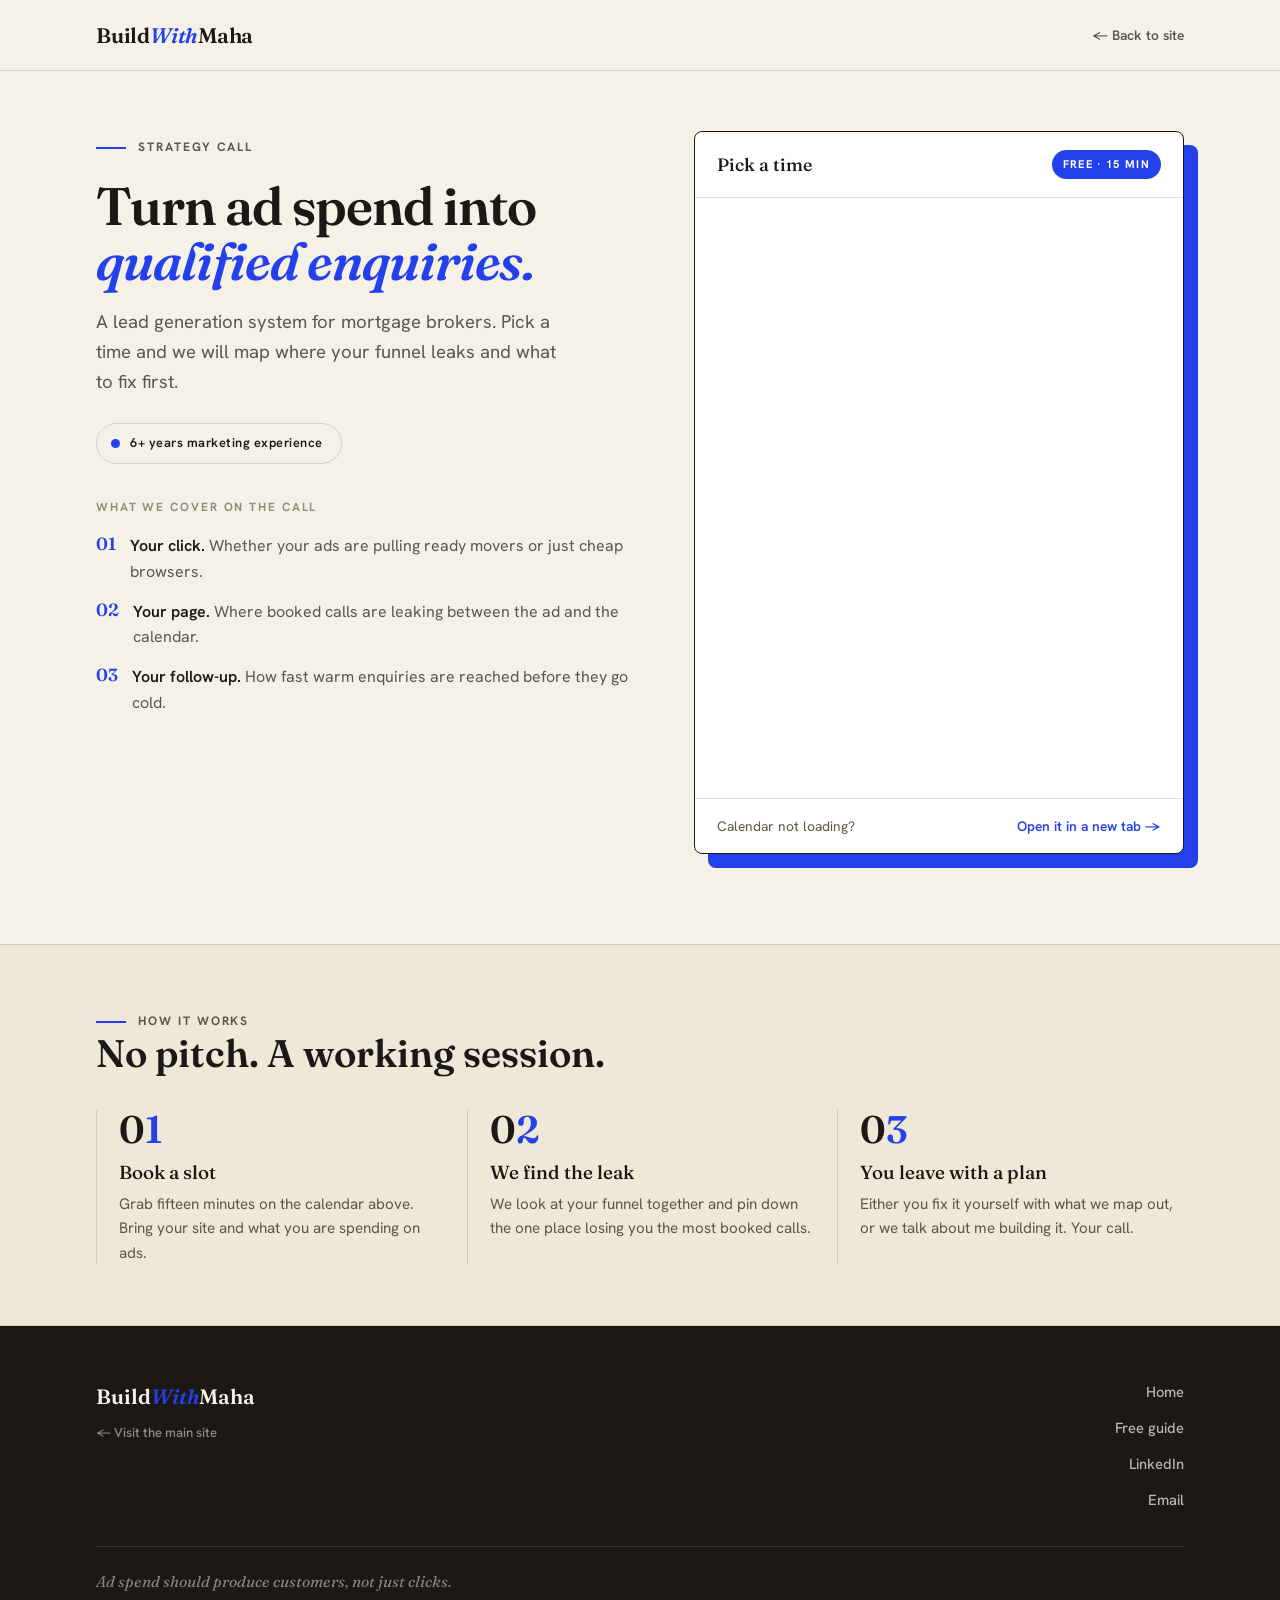
==== book/index.html @ 5791f084 "Add files via upload" ====
<!DOCTYPE html>
<html lang="en">
<head>
<meta charset="UTF-8">
<meta name="viewport" content="width=device-width, initial-scale=1.0">
<title>Book a Strategy Call | BuildWithMaha</title>
<meta name="description" content="Turn ad spend into qualified enquiries. Book a strategy call to map the lead generation system for your mortgage brokerage.">

<meta property="og:title" content="Book a Strategy Call | BuildWithMaha">
<meta property="og:description" content="Turn ad spend into qualified enquiries. A lead generation system for mortgage brokers.">
<meta property="og:image" content="assets/featured.png">
<meta property="og:type" content="website">

<link rel="preconnect" href="https://fonts.googleapis.com">
<link rel="preconnect" href="https://fonts.gstatic.com" crossorigin>
<link href="https://fonts.googleapis.com/css2?family=Fraunces:ital,wght@0,400;0,500;0,600;0,700;1,400;1,500;1,600&family=Hanken+Grotesk:wght@400;500;600;700&display=swap" rel="stylesheet">

<style>
:root{
  --paper:#F6F1E7; --paper-2:#EFE8D8;
  --ink:#1B1815; --ink-soft:#5C564C; --ink-faint:#938B7E;
  --cream:#F6F1E7; --blue:#2440EA; --line:rgba(27,24,21,0.14);
  --ease:cubic-bezier(.2,.7,.2,1);
}
*{margin:0;padding:0;box-sizing:border-box;}
html{scroll-behavior:smooth;}
body{ font-family:'Hanken Grotesk',sans-serif; color:var(--ink); background:var(--paper); -webkit-font-smoothing:antialiased; line-height:1.62;}
img{max-width:100%;display:block;}
a{color:inherit;}
.wrap{ max-width:1140px; margin:0 auto; padding:0 26px;}

.label{ font-family:'Hanken Grotesk'; font-weight:700; font-size:0.76rem; letter-spacing:.16em; text-transform:uppercase; color:var(--ink-soft); display:inline-flex; align-items:center; gap:12px;}
.label::before{ content:""; width:30px; height:2px; background:var(--blue); display:inline-block;}

h1,h2,h3,h4{ font-family:'Fraunces',serif; font-weight:500; color:var(--ink); line-height:1.1;}
em{ font-family:'Fraunces',serif; font-style:italic;}

.btn{ font-family:'Hanken Grotesk'; font-weight:600; font-size:0.95rem; padding:15px 28px; border:1px solid var(--ink); border-radius:6px; background:var(--ink); color:var(--cream); cursor:pointer; text-decoration:none; display:inline-block; transition:transform .35s var(--ease), box-shadow .35s var(--ease);}
.btn:hover{ box-shadow:6px 6px 0 var(--blue); transform:translate(-1px,-1px);}
.btn.blue{ background:var(--blue); border-color:var(--blue); color:#fff;}
.btn.blue:hover{ box-shadow:6px 6px 0 var(--ink);}
.btn.ghost{ background:transparent; color:var(--ink);}
.btn.ghost:hover{ box-shadow:6px 6px 0 var(--blue);}

/* NAV */
.nav{ border-bottom:1px solid var(--line); background:var(--paper);}
.nav .wrap{ display:flex; justify-content:space-between; align-items:center; height:70px;}
.brandmark{ font-family:'Fraunces',serif; font-weight:600; font-size:1.32rem; letter-spacing:-0.01em; color:var(--ink); text-decoration:none;}
.brandmark em{ color:var(--blue); font-style:italic;}
.nav-back{ font-family:'Hanken Grotesk'; font-weight:600; font-size:0.86rem; color:var(--ink-soft); text-decoration:none;}
.nav-back:hover{ color:var(--blue);}

/* HERO */
.hero{ padding:60px 0 26px;}
.hero-grid{ display:grid; grid-template-columns:1fr .9fr; gap:54px; align-items:start;}
.hero h1{ font-size:clamp(2.1rem,4.4vw,3.3rem); font-weight:600; letter-spacing:-0.02em; margin:20px 0 0; line-height:1.05;}
.hero h1 em{ color:var(--blue);}
.hero .sub{ font-size:1.16rem; color:var(--ink-soft); margin-top:18px; max-width:480px;}
.trust{ display:inline-flex; align-items:center; gap:10px; margin-top:26px; border:1px solid var(--line); border-radius:100px; padding:9px 18px 9px 14px; font-family:'Hanken Grotesk'; font-weight:600; font-size:0.8rem; letter-spacing:.04em; color:var(--ink);}
.trust .dot{ width:9px; height:9px; border-radius:50%; background:var(--blue);}

/* what you get */
.cover{ margin-top:34px;}
.cover .clab{ font-family:'Hanken Grotesk'; font-weight:700; font-size:0.74rem; letter-spacing:.16em; text-transform:uppercase; color:var(--ink-faint); margin-bottom:16px;}
.glist{ list-style:none; display:flex; flex-direction:column; gap:14px;}
.glist li{ display:flex; gap:14px; align-items:flex-start; font-size:1rem; color:var(--ink-soft);}
.glist li .n{ font-family:'Fraunces',serif; font-weight:600; font-size:1.1rem; color:var(--blue); line-height:1.3; flex-shrink:0;}
.glist li b{ color:var(--ink); font-weight:600;}

/* calendly card */
.cal-wrap{ }
.cal-card{ border:1px solid var(--ink); border-radius:8px; background:#fff; box-shadow:14px 14px 0 var(--blue); overflow:hidden; min-height:640px;}
.cal-head{ padding:18px 22px; border-bottom:1px solid var(--line); display:flex; justify-content:space-between; align-items:center; gap:12px;}
.cal-head .t{ font-family:'Fraunces',serif; font-weight:500; font-size:1.12rem;}
.cal-head .free{ font-family:'Hanken Grotesk'; font-weight:700; font-size:0.7rem; letter-spacing:.12em; text-transform:uppercase; color:#fff; background:var(--blue); padding:5px 11px; border-radius:100px;}
.calendly-inline-widget{ min-width:300px; height:600px;}
.cal-fallback{ padding:16px 22px; border-top:1px solid var(--line); font-family:'Hanken Grotesk'; font-size:0.86rem; color:var(--ink-soft); display:flex; align-items:center; justify-content:space-between; gap:14px; flex-wrap:wrap;}
.cal-fallback a{ color:var(--blue); font-weight:600; text-decoration:none;}

/* steps band */
.band{ background:var(--paper-2); border-top:1px solid var(--line); border-bottom:1px solid var(--line); padding:60px 0; margin-top:64px;}
.band h2{ font-size:clamp(1.7rem,3.6vw,2.4rem); font-weight:600;}
.steps{ display:grid; grid-template-columns:repeat(3,1fr); gap:24px; margin-top:36px;}
.step{ border-left:1px solid var(--line); padding-left:22px;}
.step .sn{ font-family:'Fraunces',serif; font-weight:600; font-size:2.4rem; line-height:1; color:var(--ink);}
.step .sn em{ color:var(--blue); font-style:normal;}
.step h4{ font-family:'Fraunces',serif; font-weight:500; font-size:1.18rem; margin:14px 0 8px;}
.step p{ font-family:'Hanken Grotesk'; font-size:0.95rem; color:var(--ink-soft);}

/* FOOTER */
.foot{ background:var(--ink); color:rgba(246,241,231,.72); padding:54px 0 46px;}
.foot .top{ display:flex; justify-content:space-between; align-items:flex-start; flex-wrap:wrap; gap:28px;}
.foot .fb{ font-family:'Fraunces',serif; font-weight:600; font-size:1.3rem; color:var(--cream); text-decoration:none;}
.foot .fb em{ color:var(--blue); font-style:italic;}
.foot .fb .vs{ display:block; font-family:'Hanken Grotesk'; font-weight:500; font-size:0.82rem; color:rgba(246,241,231,.55); margin-top:8px;}
.foot .links{ display:flex; flex-direction:column; gap:12px; font-family:'Hanken Grotesk'; font-weight:500; font-size:0.92rem; text-align:right;}
.foot .links a{ color:rgba(246,241,231,.72); text-decoration:none;}
.foot .links a:hover{ color:var(--blue);}
.foot .tagline{ font-family:'Fraunces',serif; font-style:italic; font-size:0.98rem; color:rgba(246,241,231,.5); border-top:1px solid rgba(246,241,231,.14); padding-top:22px; margin-top:34px;}

@media(max-width:880px){
  .hero-grid{ grid-template-columns:1fr; gap:38px;}
  .steps{ grid-template-columns:1fr; gap:18px;}
  .step{ border-left:none; border-top:1px solid var(--line); padding-left:0; padding-top:16px;}
  .cal-card{ box-shadow:8px 8px 0 var(--blue);}
  .foot .links{ text-align:left;}
}
</style>
</head>
<body>

<nav class="nav">
  <div class="wrap">
    <a href="/" class="brandmark">Build<em>With</em>Maha</a>
    <a href="/" class="nav-back">&larr; Back to site</a>
  </div>
</nav>

<header class="hero">
  <div class="wrap">
    <div class="hero-grid">
      <div>
        <span class="label">Strategy Call</span>
        <h1>Turn ad spend into <em>qualified enquiries.</em></h1>
        <p class="sub">A lead generation system for mortgage brokers. Pick a time and we will map where your funnel leaks and what to fix first.</p>
        <div class="trust"><span class="dot"></span> 6+ years marketing experience</div>

        <div class="cover">
          <div class="clab">What we cover on the call</div>
          <ul class="glist">
            <li><span class="n">01</span><div><b>Your click.</b> Whether your ads are pulling ready movers or just cheap browsers.</div></li>
            <li><span class="n">02</span><div><b>Your page.</b> Where booked calls are leaking between the ad and the calendar.</div></li>
            <li><span class="n">03</span><div><b>Your follow-up.</b> How fast warm enquiries are reached before they go cold.</div></li>
          </ul>
        </div>
      </div>

      <div class="cal-wrap">
        <div class="cal-card">
          <div class="cal-head">
            <span class="t">Pick a time</span>
            <span class="free">Free &middot; 15 min</span>
          </div>
          <!-- Calendly inline widget -->
          <div class="calendly-inline-widget" data-url="https://calendly.com/devminfo98/15-minute-growth-infrastructure-conversion-audit?hide_gdpr_banner=1&background_color=ffffff&text_color=1b1815&primary_color=2440ea"></div>
          <div class="cal-fallback">
            <span>Calendar not loading?</span>
            <a href="https://calendly.com/devminfo98/15-minute-growth-infrastructure-conversion-audit" target="_blank" rel="noopener">Open it in a new tab &rarr;</a>
          </div>
        </div>
      </div>
    </div>
  </div>
</header>

<section class="band">
  <div class="wrap">
    <span class="label">How it works</span>
    <h2>No pitch. A working session.</h2>
    <div class="steps">
      <div class="step">
        <div class="sn">0<em>1</em></div>
        <h4>Book a slot</h4>
        <p>Grab fifteen minutes on the calendar above. Bring your site and what you are spending on ads.</p>
      </div>
      <div class="step">
        <div class="sn">0<em>2</em></div>
        <h4>We find the leak</h4>
        <p>We look at your funnel together and pin down the one place losing you the most booked calls.</p>
      </div>
      <div class="step">
        <div class="sn">0<em>3</em></div>
        <h4>You leave with a plan</h4>
        <p>Either you fix it yourself with what we map out, or we talk about me building it. Your call.</p>
      </div>
    </div>
  </div>
</section>

<footer class="foot">
  <div class="wrap">
    <div class="top">
      <a href="/" class="fb">Build<em>With</em>Maha<span class="vs">&larr; Visit the main site</span></a>
      <div class="links">
        <a href="/">Home</a>
        <a href="/guide">Free guide</a>
        <a href="https://www.linkedin.com/in/buildwithmaha" target="_blank" rel="noopener">LinkedIn</a>
        <a href="mailto:devminfo98@gmail.com">Email</a>
      </div>
    </div>
    <div class="tagline">Ad spend should produce customers, not just clicks.</div>
  </div>
</footer>

<script type="text/javascript" src="https://assets.calendly.com/assets/external/widget.js" async></script>
</body>
</html>
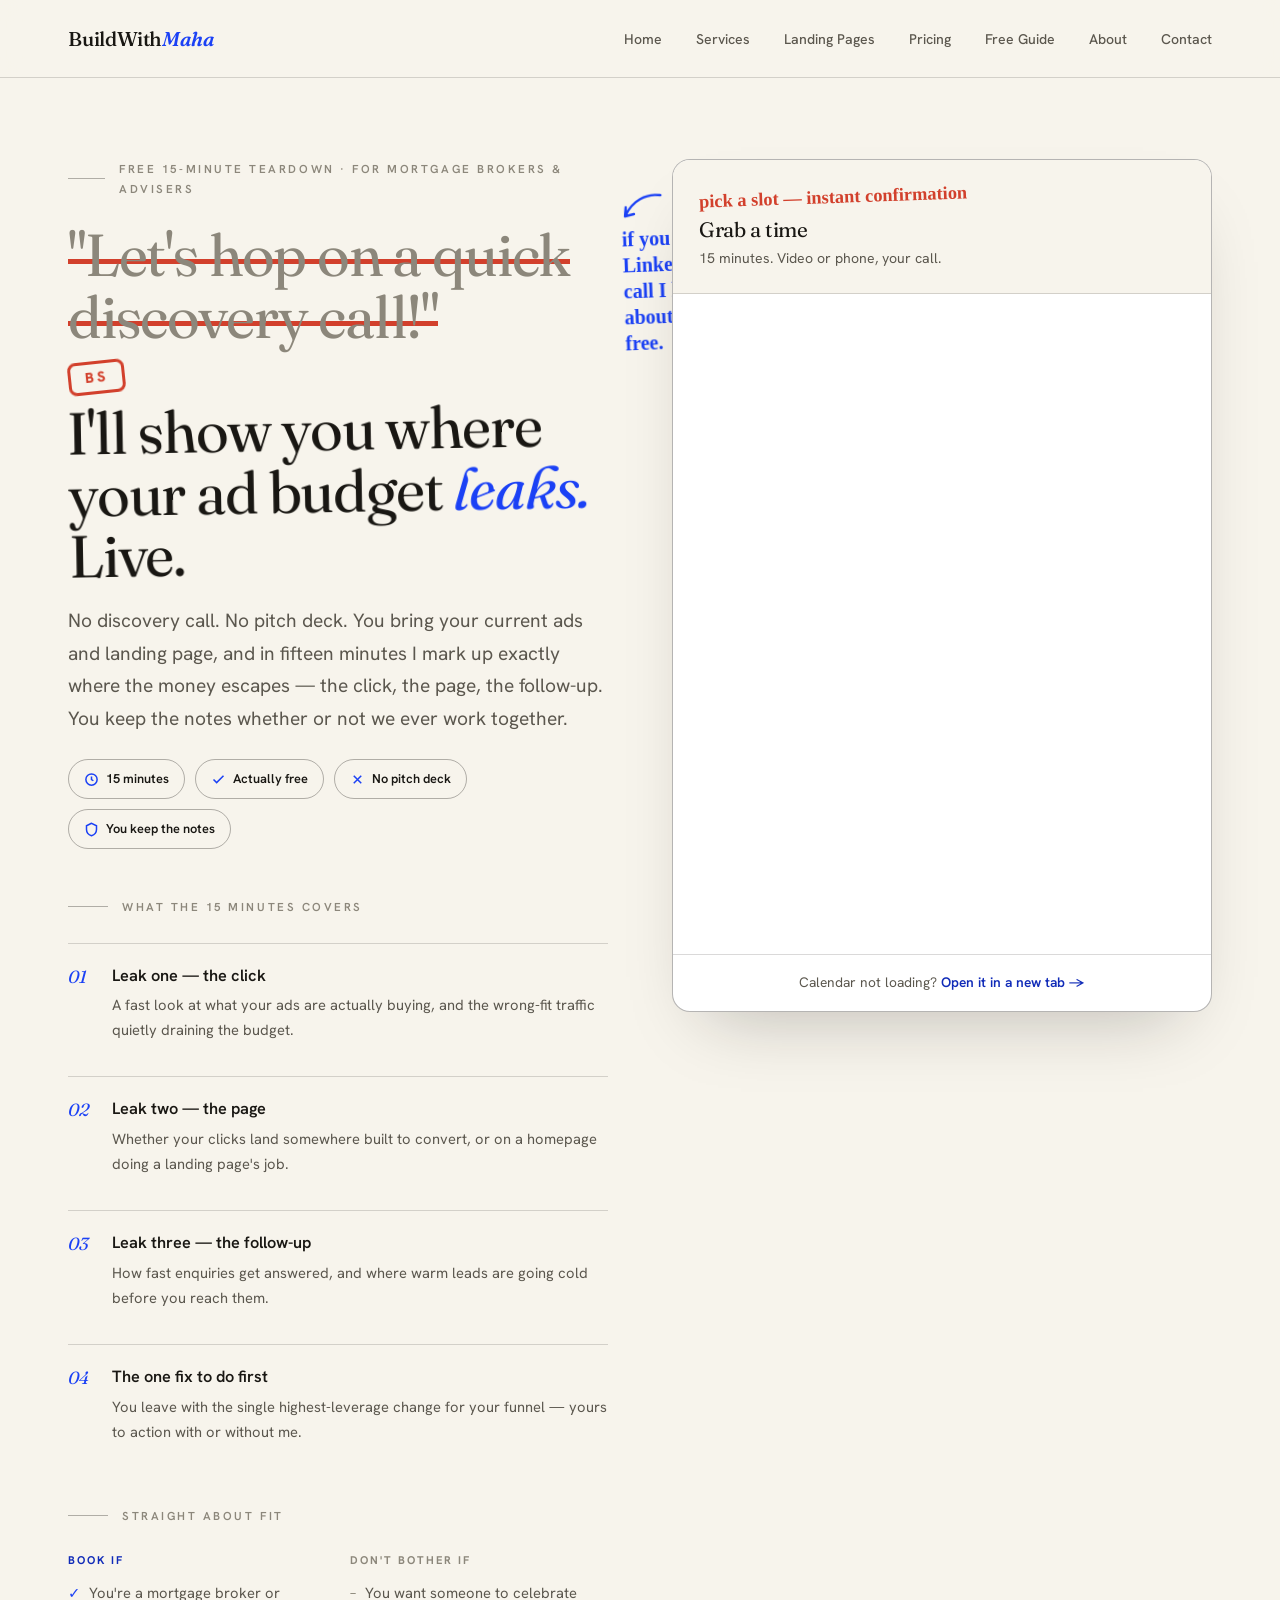
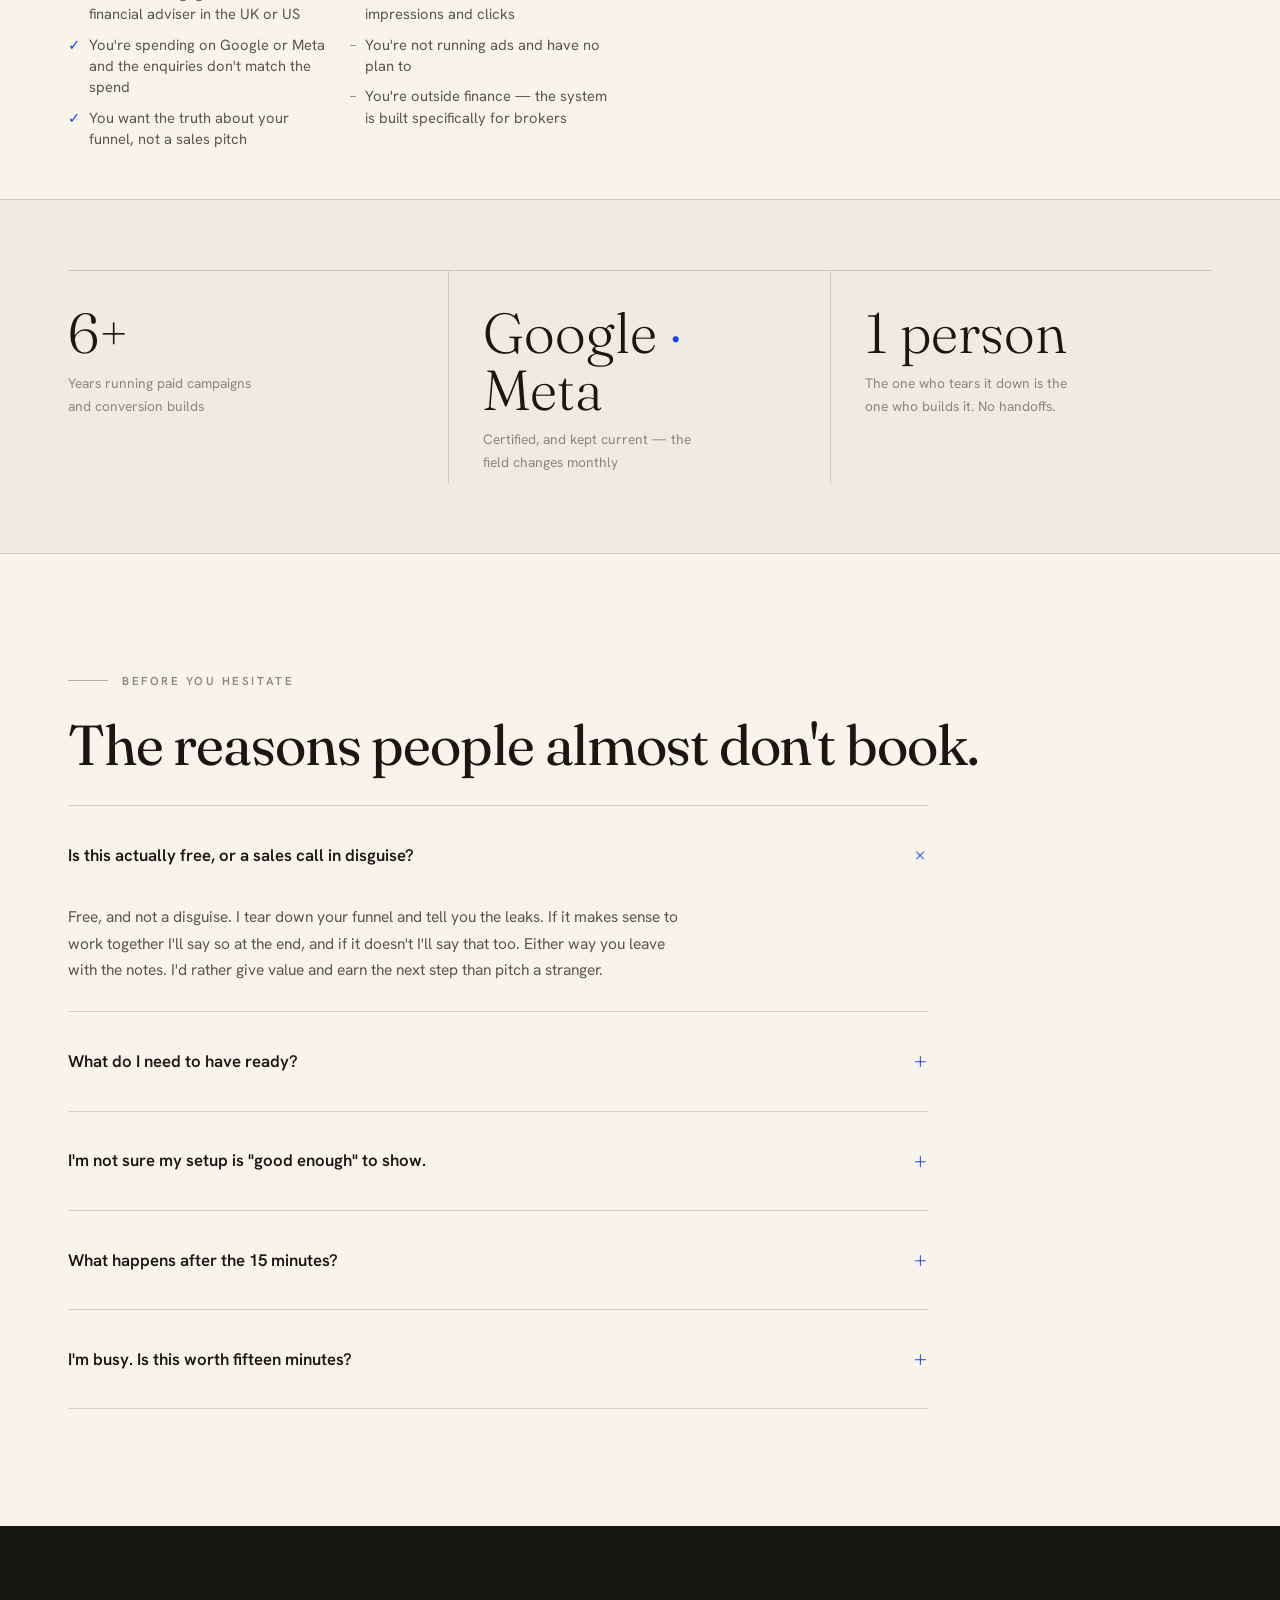
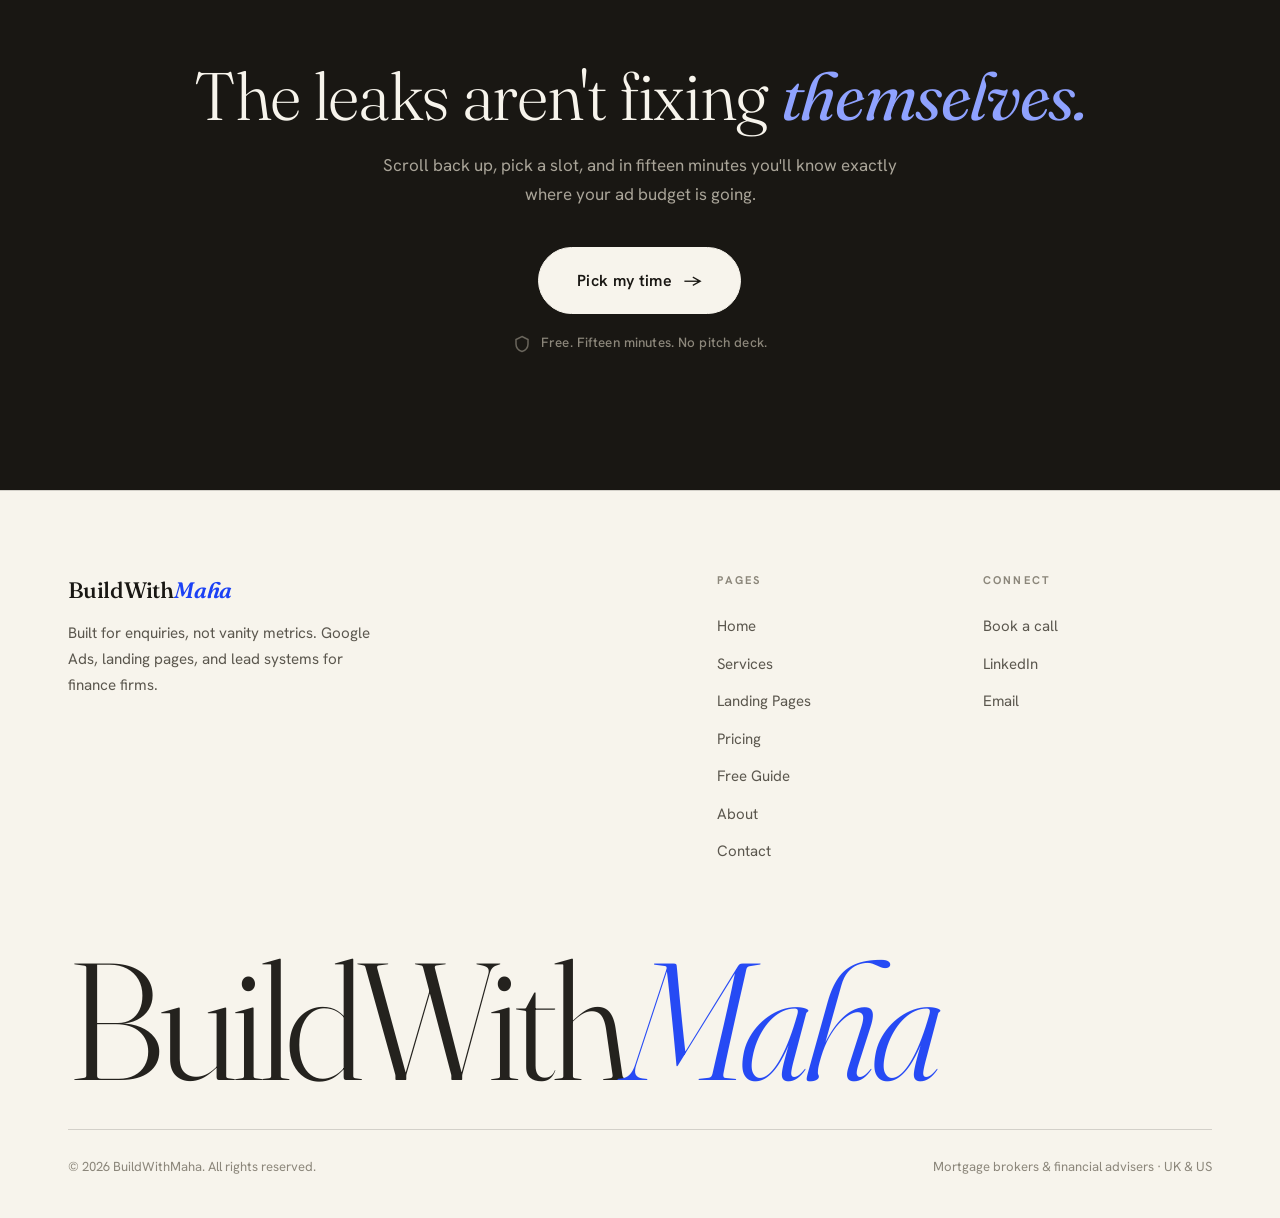
==== commit 941b92a7: "Add files via upload" ====
--- a/book/index.html
+++ b/book/index.html
@@ -2,196 +2,238 @@
 <html lang="en">
 <head>
 <meta charset="UTF-8">
-<meta name="viewport" content="width=device-width, initial-scale=1.0">
-<title>Book a Strategy Call | BuildWithMaha</title>
-<meta name="description" content="Turn ad spend into qualified enquiries. Book a strategy call to map the lead generation system for your mortgage brokerage.">
-
-<meta property="og:title" content="Book a Strategy Call | BuildWithMaha">
-<meta property="og:description" content="Turn ad spend into qualified enquiries. A lead generation system for mortgage brokers.">
-<meta property="og:image" content="assets/featured.png">
+<meta name="viewport" content="width=device-width, initial-scale=1">
+<title>Book your free 15-minute teardown — BuildWithMaha</title>
+<meta name="description" content="Book a free 15-minute teardown of your mortgage ad funnel. I'll show you exactly where your budget leaks — the click, the page, the follow-up — live on the call. No pitch deck.">
+
+<meta property="og:title" content="Book your free 15-minute funnel teardown — BuildWithMaha">
+<meta property="og:description" content="I'll show you exactly where your ad budget leaks, live on a 15-minute call. For mortgage brokers and advisers. No pitch, no pressure.">
 <meta property="og:type" content="website">
-
-<link rel="preconnect" href="https://fonts.googleapis.com">
-<link rel="preconnect" href="https://fonts.gstatic.com" crossorigin>
-<link href="https://fonts.googleapis.com/css2?family=Fraunces:ital,wght@0,400;0,500;0,600;0,700;1,400;1,500;1,600&family=Hanken+Grotesk:wght@400;500;600;700&display=swap" rel="stylesheet">
-
+<meta property="og:url" content="https://buildwithmaha.com/book">
+<meta name="twitter:card" content="summary_large_image">
+
+<link rel="stylesheet" href="/styles.css">
 <style>
-:root{
-  --paper:#F6F1E7; --paper-2:#EFE8D8;
-  --ink:#1B1815; --ink-soft:#5C564C; --ink-faint:#938B7E;
-  --cream:#F6F1E7; --blue:#2440EA; --line:rgba(27,24,21,0.14);
-  --ease:cubic-bezier(.2,.7,.2,1);
-}
-*{margin:0;padding:0;box-sizing:border-box;}
-html{scroll-behavior:smooth;}
-body{ font-family:'Hanken Grotesk',sans-serif; color:var(--ink); background:var(--paper); -webkit-font-smoothing:antialiased; line-height:1.62;}
-img{max-width:100%;display:block;}
-a{color:inherit;}
-.wrap{ max-width:1140px; margin:0 auto; padding:0 26px;}
-
-.label{ font-family:'Hanken Grotesk'; font-weight:700; font-size:0.76rem; letter-spacing:.16em; text-transform:uppercase; color:var(--ink-soft); display:inline-flex; align-items:center; gap:12px;}
-.label::before{ content:""; width:30px; height:2px; background:var(--blue); display:inline-block;}
-
-h1,h2,h3,h4{ font-family:'Fraunces',serif; font-weight:500; color:var(--ink); line-height:1.1;}
-em{ font-family:'Fraunces',serif; font-style:italic;}
-
-.btn{ font-family:'Hanken Grotesk'; font-weight:600; font-size:0.95rem; padding:15px 28px; border:1px solid var(--ink); border-radius:6px; background:var(--ink); color:var(--cream); cursor:pointer; text-decoration:none; display:inline-block; transition:transform .35s var(--ease), box-shadow .35s var(--ease);}
-.btn:hover{ box-shadow:6px 6px 0 var(--blue); transform:translate(-1px,-1px);}
-.btn.blue{ background:var(--blue); border-color:var(--blue); color:#fff;}
-.btn.blue:hover{ box-shadow:6px 6px 0 var(--ink);}
-.btn.ghost{ background:transparent; color:var(--ink);}
-.btn.ghost:hover{ box-shadow:6px 6px 0 var(--blue);}
-
-/* NAV */
-.nav{ border-bottom:1px solid var(--line); background:var(--paper);}
-.nav .wrap{ display:flex; justify-content:space-between; align-items:center; height:70px;}
-.brandmark{ font-family:'Fraunces',serif; font-weight:600; font-size:1.32rem; letter-spacing:-0.01em; color:var(--ink); text-decoration:none;}
-.brandmark em{ color:var(--blue); font-style:italic;}
-.nav-back{ font-family:'Hanken Grotesk'; font-weight:600; font-size:0.86rem; color:var(--ink-soft); text-decoration:none;}
-.nav-back:hover{ color:var(--blue);}
-
-/* HERO */
-.hero{ padding:60px 0 26px;}
-.hero-grid{ display:grid; grid-template-columns:1fr .9fr; gap:54px; align-items:start;}
-.hero h1{ font-size:clamp(2.1rem,4.4vw,3.3rem); font-weight:600; letter-spacing:-0.02em; margin:20px 0 0; line-height:1.05;}
-.hero h1 em{ color:var(--blue);}
-.hero .sub{ font-size:1.16rem; color:var(--ink-soft); margin-top:18px; max-width:480px;}
-.trust{ display:inline-flex; align-items:center; gap:10px; margin-top:26px; border:1px solid var(--line); border-radius:100px; padding:9px 18px 9px 14px; font-family:'Hanken Grotesk'; font-weight:600; font-size:0.8rem; letter-spacing:.04em; color:var(--ink);}
-.trust .dot{ width:9px; height:9px; border-radius:50%; background:var(--blue);}
-
-/* what you get */
-.cover{ margin-top:34px;}
-.cover .clab{ font-family:'Hanken Grotesk'; font-weight:700; font-size:0.74rem; letter-spacing:.16em; text-transform:uppercase; color:var(--ink-faint); margin-bottom:16px;}
-.glist{ list-style:none; display:flex; flex-direction:column; gap:14px;}
-.glist li{ display:flex; gap:14px; align-items:flex-start; font-size:1rem; color:var(--ink-soft);}
-.glist li .n{ font-family:'Fraunces',serif; font-weight:600; font-size:1.1rem; color:var(--blue); line-height:1.3; flex-shrink:0;}
-.glist li b{ color:var(--ink); font-weight:600;}
-
-/* calendly card */
-.cal-wrap{ }
-.cal-card{ border:1px solid var(--ink); border-radius:8px; background:#fff; box-shadow:14px 14px 0 var(--blue); overflow:hidden; min-height:640px;}
-.cal-head{ padding:18px 22px; border-bottom:1px solid var(--line); display:flex; justify-content:space-between; align-items:center; gap:12px;}
-.cal-head .t{ font-family:'Fraunces',serif; font-weight:500; font-size:1.12rem;}
-.cal-head .free{ font-family:'Hanken Grotesk'; font-weight:700; font-size:0.7rem; letter-spacing:.12em; text-transform:uppercase; color:#fff; background:var(--blue); padding:5px 11px; border-radius:100px;}
-.calendly-inline-widget{ min-width:300px; height:600px;}
-.cal-fallback{ padding:16px 22px; border-top:1px solid var(--line); font-family:'Hanken Grotesk'; font-size:0.86rem; color:var(--ink-soft); display:flex; align-items:center; justify-content:space-between; gap:14px; flex-wrap:wrap;}
-.cal-fallback a{ color:var(--blue); font-weight:600; text-decoration:none;}
-
-/* steps band */
-.band{ background:var(--paper-2); border-top:1px solid var(--line); border-bottom:1px solid var(--line); padding:60px 0; margin-top:64px;}
-.band h2{ font-size:clamp(1.7rem,3.6vw,2.4rem); font-weight:600;}
-.steps{ display:grid; grid-template-columns:repeat(3,1fr); gap:24px; margin-top:36px;}
-.step{ border-left:1px solid var(--line); padding-left:22px;}
-.step .sn{ font-family:'Fraunces',serif; font-weight:600; font-size:2.4rem; line-height:1; color:var(--ink);}
-.step .sn em{ color:var(--blue); font-style:normal;}
-.step h4{ font-family:'Fraunces',serif; font-weight:500; font-size:1.18rem; margin:14px 0 8px;}
-.step p{ font-family:'Hanken Grotesk'; font-size:0.95rem; color:var(--ink-soft);}
-
-/* FOOTER */
-.foot{ background:var(--ink); color:rgba(246,241,231,.72); padding:54px 0 46px;}
-.foot .top{ display:flex; justify-content:space-between; align-items:flex-start; flex-wrap:wrap; gap:28px;}
-.foot .fb{ font-family:'Fraunces',serif; font-weight:600; font-size:1.3rem; color:var(--cream); text-decoration:none;}
-.foot .fb em{ color:var(--blue); font-style:italic;}
-.foot .fb .vs{ display:block; font-family:'Hanken Grotesk'; font-weight:500; font-size:0.82rem; color:rgba(246,241,231,.55); margin-top:8px;}
-.foot .links{ display:flex; flex-direction:column; gap:12px; font-family:'Hanken Grotesk'; font-weight:500; font-size:0.92rem; text-align:right;}
-.foot .links a{ color:rgba(246,241,231,.72); text-decoration:none;}
-.foot .links a:hover{ color:var(--blue);}
-.foot .tagline{ font-family:'Fraunces',serif; font-style:italic; font-size:0.98rem; color:rgba(246,241,231,.5); border-top:1px solid rgba(246,241,231,.14); padding-top:22px; margin-top:34px;}
-
-@media(max-width:880px){
-  .hero-grid{ grid-template-columns:1fr; gap:38px;}
-  .steps{ grid-template-columns:1fr; gap:18px;}
-  .step{ border-left:none; border-top:1px solid var(--line); padding-left:0; padding-top:16px;}
-  .cal-card{ box-shadow:8px 8px 0 var(--blue);}
-  .foot .links{ text-align:left;}
-}
+  .book-hero{padding:clamp(60px,9vh,110px) 0 50px}
+  .book-grid{display:grid;grid-template-columns:1fr 1fr;gap:clamp(36px,5vw,72px);align-items:start}
+  .cal-card{
+    border:1px solid var(--hair-strong);background:#fff;border-radius:18px;overflow:hidden;
+    box-shadow:0 34px 70px -34px rgba(25,23,19,.28);position:sticky;top:100px;
+  }
+  .cal-head{padding:22px 26px;border-bottom:1px solid var(--hair);background:var(--paper)}
+  .cal-head .proof-tag{margin-bottom:4px}
+  .cal-head h3{font-size:1.3rem;margin:0}
+  .cal-head p{font-size:.88rem;color:var(--ink-soft);margin-top:4px}
+  .calendly-inline-widget{min-width:320px;height:660px}
+  .cal-fallback{padding:16px 26px;border-top:1px solid var(--hair);font-size:.86rem;color:var(--ink-soft);text-align:center}
+  .cal-fallback a{color:var(--accent-deep);font-weight:600}
+
+  .pill-row{display:flex;flex-wrap:wrap;gap:10px;margin:24px 0 0}
+  .pill{font-size:.8rem;font-weight:600;color:var(--ink);border:1px solid var(--hair-strong);
+    border-radius:999px;padding:8px 15px;display:inline-flex;gap:7px;align-items:center}
+  .pill svg{color:var(--accent)}
+
+  .cover{display:grid;gap:16px;margin-top:6px}
+  .cover-item{display:grid;grid-template-columns:30px 1fr;gap:14px;padding:18px 0;border-top:1px solid var(--hair)}
+  .cover-item .n{font-family:'Fraunces',serif;font-style:italic;color:var(--accent);font-size:1.1rem}
+  .cover-item h4{font-size:1.02rem;font-weight:600;margin-bottom:3px}
+  .cover-item p{font-size:.92rem;color:var(--ink-soft);margin:0}
+
+  .who{display:grid;grid-template-columns:1fr 1fr;gap:24px;margin-top:14px}
+  .who .col h5{font-size:.7rem;font-weight:700;letter-spacing:.18em;text-transform:uppercase;margin-bottom:12px}
+  .who .yes h5{color:var(--accent-deep)}
+  .who .no h5{color:var(--ink-faint)}
+  .who ul{list-style:none;display:grid;gap:9px}
+  .who li{font-size:.92rem;color:var(--ink-soft);display:flex;gap:9px;line-height:1.45}
+  .who .yes li::before{content:"✓";color:var(--accent);font-weight:800;flex:none}
+  .who .no li::before{content:"–";color:var(--ink-faint);flex:none}
+
+  @media (max-width:980px){
+    .book-grid{grid-template-columns:1fr}
+    .cal-card{position:relative;top:0;order:-1}
+    .who{grid-template-columns:1fr}
+  }
 </style>
 </head>
 <body>
 
-<nav class="nav">
-  <div class="wrap">
-    <a href="/" class="brandmark">Build<em>With</em>Maha</a>
-    <a href="/" class="nav-back">&larr; Back to site</a>
-  </div>
-</nav>
-
-<header class="hero">
-  <div class="wrap">
-    <div class="hero-grid">
-      <div>
-        <span class="label">Strategy Call</span>
-        <h1>Turn ad spend into <em>qualified enquiries.</em></h1>
-        <p class="sub">A lead generation system for mortgage brokers. Pick a time and we will map where your funnel leaks and what to fix first.</p>
-        <div class="trust"><span class="dot"></span> 6+ years marketing experience</div>
-
-        <div class="cover">
-          <div class="clab">What we cover on the call</div>
-          <ul class="glist">
-            <li><span class="n">01</span><div><b>Your click.</b> Whether your ads are pulling ready movers or just cheap browsers.</div></li>
-            <li><span class="n">02</span><div><b>Your page.</b> Where booked calls are leaking between the ad and the calendar.</div></li>
-            <li><span class="n">03</span><div><b>Your follow-up.</b> How fast warm enquiries are reached before they go cold.</div></li>
-          </ul>
-        </div>
-      </div>
-
-      <div class="cal-wrap">
-        <div class="cal-card">
-          <div class="cal-head">
-            <span class="t">Pick a time</span>
-            <span class="free">Free &middot; 15 min</span>
+<header class="nav">
+  <div class="wrap nav-inner">
+    <a class="logo" href="/">BuildWith<b>Maha</b></a>
+    <ul class="nav-links">
+      <li><a href="/">Home</a></li>
+      <li><a href="/services">Services</a></li>
+      <li><a href="/landing-pages">Landing Pages</a></li>
+      <li><a href="/pricing">Pricing</a></li>
+      <li><a href="/guide">Free Guide</a></li>
+      <li><a href="/about">About</a></li>
+      <li><a href="/contact">Contact</a></li>
+    </ul>
+    <button class="burger" aria-label="Menu">☰</button>
+  </div>
+</header>
+
+<section class="book-hero">
+  <div class="wrap">
+    <div class="book-grid">
+
+      <!-- LEFT: the pitch -->
+      <div class="page-gutter">
+        <span class="eyebrow">Free 15-minute teardown · for mortgage brokers &amp; advisers</span>
+        <h1 class="reveal struck-on-view" style="font-size:clamp(2.1rem,5.2vw,3.7rem);max-width:20ch">
+          <span class="strike">"Let's hop on a quick discovery call!"</span>
+          <span class="bs-stamp" aria-hidden="true">BS</span>
+          <span class="truth truth-delay serif">I'll show you where your ad budget <em>leaks.</em> Live.</span>
+        </h1>
+        <p class="lead reveal" style="margin-top:22px">No discovery call. No pitch deck. You bring your current ads and landing page, and in fifteen minutes I mark up exactly where the money escapes — the click, the page, the follow-up. You keep the notes whether or not we ever work together.</p>
+
+        <div class="pill-row reveal">
+          <span class="pill"><svg width="15" height="15" viewBox="0 0 24 24" fill="none" stroke="currentColor" stroke-width="2.4"><circle cx="12" cy="12" r="9"/><path d="M12 7v5l3 2"/></svg> 15 minutes</span>
+          <span class="pill"><svg width="15" height="15" viewBox="0 0 24 24" fill="none" stroke="currentColor" stroke-width="2.4"><path d="M20 6 9 17l-5-5"/></svg> Actually free</span>
+          <span class="pill"><svg width="15" height="15" viewBox="0 0 24 24" fill="none" stroke="currentColor" stroke-width="2.4"><path d="M18 6 6 18M6 6l12 12"/></svg> No pitch deck</span>
+          <span class="pill"><svg width="15" height="15" viewBox="0 0 24 24" fill="none" stroke="currentColor" stroke-width="2.4"><path d="M12 2 4 6v6c0 5 3.5 8.5 8 10 4.5-1.5 8-5 8-10V6z"/></svg> You keep the notes</span>
+        </div>
+
+        <div class="mnote gutter-r reveal" style="margin-top:30px">
+          <svg class="arrow" viewBox="0 0 42 30"><path d="M40 4 C26 2, 12 8, 4 24 M4 24 l1 -9 M4 24 l9 -2"/></svg>
+          if you came from my LinkedIn: this is the call I keep talking about. 15 mins, real, free.
+        </div>
+
+        <!-- WHAT WE COVER -->
+        <div style="margin-top:48px">
+          <span class="eyebrow reveal">What the 15 minutes covers</span>
+          <div class="cover">
+            <div class="cover-item reveal"><div class="n">01</div><div><h4>Leak one — the click</h4><p>A fast look at what your ads are actually buying, and the wrong-fit traffic quietly draining the budget.</p></div></div>
+            <div class="cover-item reveal"><div class="n">02</div><div><h4>Leak two — the page</h4><p>Whether your clicks land somewhere built to convert, or on a homepage doing a landing page's job.</p></div></div>
+            <div class="cover-item reveal"><div class="n">03</div><div><h4>Leak three — the follow-up</h4><p>How fast enquiries get answered, and where warm leads are going cold before you reach them.</p></div></div>
+            <div class="cover-item reveal"><div class="n">04</div><div><h4>The one fix to do first</h4><p>You leave with the single highest-leverage change for your funnel — yours to action with or without me.</p></div></div>
           </div>
-          <!-- Calendly inline widget -->
-          <div class="calendly-inline-widget" data-url="https://calendly.com/devminfo98/15-minute-growth-infrastructure-conversion-audit?hide_gdpr_banner=1&background_color=ffffff&text_color=1b1815&primary_color=2440ea"></div>
-          <div class="cal-fallback">
-            <span>Calendar not loading?</span>
-            <a href="https://calendly.com/devminfo98/15-minute-growth-infrastructure-conversion-audit" target="_blank" rel="noopener">Open it in a new tab &rarr;</a>
+        </div>
+
+        <!-- WHO IT'S FOR -->
+        <div style="margin-top:44px">
+          <span class="eyebrow reveal">Straight about fit</span>
+          <div class="who reveal">
+            <div class="col yes">
+              <h5>Book if</h5>
+              <ul>
+                <li>You're a mortgage broker or financial adviser in the UK or US</li>
+                <li>You're spending on Google or Meta and the enquiries don't match the spend</li>
+                <li>You want the truth about your funnel, not a sales pitch</li>
+              </ul>
+            </div>
+            <div class="col no">
+              <h5>Don't bother if</h5>
+              <ul>
+                <li>You want someone to celebrate impressions and clicks</li>
+                <li>You're not running ads and have no plan to</li>
+                <li>You're outside finance — the system is built specifically for brokers</li>
+              </ul>
+            </div>
           </div>
         </div>
       </div>
-    </div>
-  </div>
-</header>
-
-<section class="band">
-  <div class="wrap">
-    <span class="label">How it works</span>
-    <h2>No pitch. A working session.</h2>
-    <div class="steps">
-      <div class="step">
-        <div class="sn">0<em>1</em></div>
-        <h4>Book a slot</h4>
-        <p>Grab fifteen minutes on the calendar above. Bring your site and what you are spending on ads.</p>
-      </div>
-      <div class="step">
-        <div class="sn">0<em>2</em></div>
-        <h4>We find the leak</h4>
-        <p>We look at your funnel together and pin down the one place losing you the most booked calls.</p>
-      </div>
-      <div class="step">
-        <div class="sn">0<em>3</em></div>
-        <h4>You leave with a plan</h4>
-        <p>Either you fix it yourself with what we map out, or we talk about me building it. Your call.</p>
-      </div>
+
+      <!-- RIGHT: the calendar -->
+      <div class="cal-card reveal" id="bookCard">
+        <div class="cal-head">
+          <span class="proof-tag">pick a slot — instant confirmation</span>
+          <h3>Grab a time</h3>
+          <p>15 minutes. Video or phone, your call.</p>
+        </div>
+        <div class="calendly-inline-widget" data-url="https://calendly.com/devminfo98/15-minute-growth-infrastructure-conversion-audit?hide_gdpr_banner=1&primary_color=1b41f5"></div>
+        <div class="cal-fallback">
+          Calendar not loading? <a href="https://calendly.com/devminfo98/15-minute-growth-infrastructure-conversion-audit" target="_blank" rel="noopener">Open it in a new tab →</a>
+        </div>
+      </div>
+
     </div>
   </div>
 </section>
 
-<footer class="foot">
-  <div class="wrap">
-    <div class="top">
-      <a href="/" class="fb">Build<em>With</em>Maha<span class="vs">&larr; Visit the main site</span></a>
-      <div class="links">
-        <a href="/">Home</a>
-        <a href="/guide">Free guide</a>
-        <a href="https://www.linkedin.com/in/buildwithmaha" target="_blank" rel="noopener">LinkedIn</a>
-        <a href="mailto:devminfo98@gmail.com">Email</a>
-      </div>
-    </div>
-    <div class="tagline">Ad spend should produce customers, not just clicks.</div>
+<!-- TRUST STRIP -->
+<section class="section-deep section-tight">
+  <div class="wrap">
+    <div class="metrics reveal" style="margin-top:0">
+      <div class="metric">
+        <div class="num"><span data-count="6" data-suffix="+">0</span></div>
+        <p>Years running paid campaigns and conversion builds</p>
+      </div>
+      <div class="metric">
+        <div class="num">Google <span style="color:var(--accent)">·</span> Meta</div>
+        <p>Certified, and kept current — the field changes monthly</p>
+      </div>
+      <div class="metric">
+        <div class="num"><span data-count="1">0</span> person</div>
+        <p>The one who tears it down is the one who builds it. No handoffs.</p>
+      </div>
+    </div>
+  </div>
+</section>
+
+<!-- FAQ: kills the reasons people don't book -->
+<section>
+  <div class="wrap">
+    <span class="eyebrow reveal">Before you hesitate</span>
+    <h2 class="reveal">The reasons people almost don't book.</h2>
+    <div class="faq reveal" style="margin-top:30px">
+      <details open>
+        <summary>Is this actually free, or a sales call in disguise?</summary>
+        <div class="a">Free, and not a disguise. I tear down your funnel and tell you the leaks. If it makes sense to work together I'll say so at the end, and if it doesn't I'll say that too. Either way you leave with the notes. I'd rather give value and earn the next step than pitch a stranger.</div>
+      </details>
+      <details>
+        <summary>What do I need to have ready?</summary>
+        <div class="a">Just access to your current ads (Google or Meta) and the page they point to. If you've got an old account you're not sure about, bring it anyway — that's often where the clearest leak is hiding. Nothing to prepare or write up beforehand.</div>
+      </details>
+      <details>
+        <summary>I'm not sure my setup is "good enough" to show.</summary>
+        <div class="a">That's exactly the point of a teardown. The messier it is, the more there is to find and the more the call is worth to you. There's no judgement — I've seen every version of this, and the goal is to fix it, not grade it.</div>
+      </details>
+      <details>
+        <summary>What happens after the 15 minutes?</summary>
+        <div class="a">You'll know your three leaks and the first fix to make. If you want to handle it yourself, the notes are yours. If you'd rather I build it, we talk about which plan fits — starting from a one-time setup and a monthly retainer, with a first-lead-in-30-days guarantee. No pressure to decide on the call.</div>
+      </details>
+      <details>
+        <summary>I'm busy. Is this worth fifteen minutes?</summary>
+        <div class="a">If you're spending money on ads that aren't turning into booked clients, fifteen minutes to find out why is the highest-return quarter-hour in your week. And it's capped at fifteen — I respect the clock.</div>
+      </details>
+    </div>
+  </div>
+</section>
+
+<!-- FINAL CTA -->
+<div class="cta-band">
+  <div class="wrap reveal">
+    <h2 style="max-width:24ch;margin:0 auto">The leaks aren't fixing <em>themselves.</em></h2>
+    <p>Scroll back up, pick a slot, and in fifteen minutes you'll know exactly where your ad budget is going.</p>
+    <a class="btn btn-primary btn-big" href="#bookCard" onclick="document.getElementById('bookCard').scrollIntoView({behavior:'smooth'});return false;">Pick my time <span class="arr">→</span></a>
+    <div class="risk-note">
+      <svg width="18" height="18" viewBox="0 0 24 24" fill="none" stroke="currentColor" stroke-width="2"><path d="M12 2l8 4v6c0 5-3.5 8.5-8 10-4.5-1.5-8-5-8-10V6l8-4z"/></svg>
+      Free. Fifteen minutes. No pitch deck.
+    </div>
+  </div>
+</div>
+
+<footer class="ft">
+  <div class="wrap">
+    <div class="ft-top">
+      <div class="ft-tag">
+        <a class="logo" href="/" style="font-size:1.4rem">BuildWith<b>Maha</b></a>
+        <p style="margin-top:12px">Built for enquiries, not vanity metrics. Google Ads, landing pages, and lead systems for finance firms.</p>
+      </div>
+      <div class="ft-cols">
+        <div><h4>Pages</h4><a href="/">Home</a><a href="/services">Services</a><a href="/landing-pages">Landing Pages</a><a href="/pricing">Pricing</a><a href="/guide">Free Guide</a><a href="/about">About</a><a href="/contact">Contact</a></div>
+        <div><h4>Connect</h4><a href="/book">Book a call</a><a href="https://www.linkedin.com/in/buildwithmaha" target="_blank" rel="noopener">LinkedIn</a><a href="mailto:dev@buildwithmaha.com">Email</a></div>
+      </div>
+    </div>
+    <div class="wordmark">BuildWith<b>Maha</b></div>
+    <div class="ft-legal"><span>&copy; <span id="year">2026</span> BuildWithMaha. All rights reserved.</span><span>Mortgage brokers &amp; financial advisers · UK &amp; US</span></div>
   </div>
 </footer>
 
-<script type="text/javascript" src="https://assets.calendly.com/assets/external/widget.js" async></script>
+<div class="sticky-cta"><a class="btn btn-primary" href="#bookCard" onclick="document.getElementById('bookCard').scrollIntoView({behavior:'smooth'});return false;">Pick my time →</a></div>
+
+<script src="/script.js"></script>
+<script src="https://assets.calendly.com/assets/external/widget.js" async></script>
 </body>
 </html>
--- a/styles.css
+++ b/styles.css
@@ -0,0 +1,682 @@
+/* ============================================================
+   BuildWithMaha — design system v4 "Ridge"
+   Inspired by quiet, premium finance design:
+   hairline rules · generous air · one drawn line as signature
+   Fraunces (display) · Hanken Grotesk (body)
+   ============================================================ */
+
+@import url('https://fonts.googleapis.com/css2?family=Fraunces:ital,opsz,wght@0,9..144,300;0,9..144,400;0,9..144,500;0,9..144,600;1,9..144,300;1,9..144,400;1,9..144,500&family=Hanken+Grotesk:wght@400;500;600;700&display=swap');
+
+:root{
+  --paper:#F7F4EC;
+  --paper-deep:#EFEBE0;
+  --ink:#191713;
+  --ink-soft:#5B574E;
+  --ink-faint:#8C877B;
+  --accent:#1B41F5;
+  --accent-deep:#102BB8;
+  --hair:rgba(25,23,19,.16);
+  --hair-strong:rgba(25,23,19,.32);
+  --wrap:1240px;
+  --nav-h:78px;
+  --ease:cubic-bezier(.22,1,.36,1);
+}
+
+*{margin:0;padding:0;box-sizing:border-box}
+html{scroll-behavior:smooth}
+body{
+  background:var(--paper);color:var(--ink);
+  font-family:'Hanken Grotesk',system-ui,sans-serif;
+  font-size:17px;line-height:1.7;
+  -webkit-font-smoothing:antialiased;
+  overflow-x:hidden;
+}
+::selection{background:var(--accent);color:#fff}
+img{max-width:100%;display:block}
+a{color:inherit;text-decoration:none}
+
+.wrap{max-width:var(--wrap);margin:0 auto;padding:0 clamp(22px,4vw,48px)}
+
+/* ---------- type ---------- */
+h1,h2,h3,.serif{font-family:'Fraunces',serif;font-weight:400;line-height:1.04;letter-spacing:-.02em}
+h1{font-size:clamp(2.9rem,7.5vw,6rem)}
+h2{font-size:clamp(2rem,4.4vw,3.6rem);margin-bottom:26px}
+h3{font-size:clamp(1.25rem,2vw,1.6rem);line-height:1.25;margin-bottom:12px}
+h1 em,h2 em,.serif em{font-style:italic;font-weight:400;color:var(--accent)}
+.lead{font-size:clamp(1.05rem,1.5vw,1.3rem);color:var(--ink-soft);max-width:58ch;font-weight:400}
+.muted{color:var(--ink-soft)}
+
+.eyebrow{
+  display:flex;align-items:center;gap:14px;
+  font-size:.72rem;font-weight:600;letter-spacing:.22em;text-transform:uppercase;
+  color:var(--ink-faint);margin-bottom:26px;
+}
+.eyebrow::before{content:"";width:40px;height:1px;background:var(--hair-strong)}
+
+/* ---------- intro line ---------- */
+.curtain{
+  position:fixed;inset:0;z-index:3000;background:var(--paper);
+  display:flex;align-items:center;justify-content:center;flex-direction:column;gap:26px;
+  transition:opacity .8s ease .2s,visibility .8s;
+}
+.curtain .line{width:0;height:1px;background:var(--ink);animation:linegrow 1.1s var(--ease) .1s forwards}
+.curtain .serif{font-size:clamp(1.1rem,2.4vw,1.6rem);font-style:italic;opacity:0;animation:fadeup .8s var(--ease) .5s forwards}
+.curtain.done{opacity:0;visibility:hidden}
+@keyframes linegrow{to{width:min(420px,70vw)}}
+@keyframes fadeup{from{opacity:0;transform:translateY(12px)}to{opacity:1;transform:none}}
+
+/* ---------- nav ---------- */
+.nav{
+  position:sticky;top:0;z-index:1000;height:var(--nav-h);
+  background:color-mix(in srgb,var(--paper) 86%,transparent);
+  backdrop-filter:blur(12px);
+  border-bottom:1px solid var(--hair);
+  transition:height .3s var(--ease);
+}
+.nav-inner{display:flex;align-items:center;justify-content:space-between;height:100%}
+.logo{font-family:'Fraunces',serif;font-size:1.25rem;font-weight:500;letter-spacing:-.01em}
+.logo b{color:var(--accent);font-weight:600;font-style:italic}
+.nav-links{display:flex;align-items:center;gap:34px;list-style:none}
+.nav-links a{font-size:.88rem;font-weight:500;color:var(--ink-soft);position:relative;padding:4px 0;transition:color .25s}
+.nav-links a:hover,.nav-links a.active{color:var(--ink)}
+.nav-links a:not(.btn)::after{
+  content:"";position:absolute;left:0;bottom:0;height:1px;width:0;background:var(--accent);
+  transition:width .35s var(--ease);
+}
+.nav-links a:not(.btn):hover::after,.nav-links a.active:not(.btn)::after{width:100%}
+.burger{display:none;background:none;border:1px solid var(--hair-strong);border-radius:99px;
+  width:46px;height:40px;font-size:1rem;cursor:pointer;color:var(--ink)}
+
+/* ---------- buttons ---------- */
+.btn{
+  display:inline-flex;align-items:center;justify-content:center;gap:12px;
+  font-family:'Hanken Grotesk',sans-serif;font-weight:600;font-size:.92rem;letter-spacing:.02em;
+  padding:16px 30px;border-radius:999px;border:1px solid var(--ink);
+  cursor:pointer;position:relative;overflow:hidden;
+  transition:color .35s var(--ease),border-color .35s,transform .35s var(--ease);
+  will-change:transform;background:transparent;color:var(--ink);
+}
+.btn::before{
+  content:"";position:absolute;inset:0;background:var(--ink);border-radius:999px;
+  transform:scaleY(0);transform-origin:bottom;transition:transform .4s var(--ease);z-index:0;
+}
+.btn>*{position:relative;z-index:1}
+.btn:hover::before{transform:scaleY(1)}
+.btn:hover{color:var(--paper)}
+.btn-primary{background:var(--ink);color:var(--paper)}
+.btn-primary::before{background:var(--accent);transform:scaleY(0)}
+.btn-primary:hover{color:#fff;border-color:var(--accent)}
+.btn-ghost{background:transparent}
+.btn .arr{transition:transform .3s var(--ease)}
+.btn:hover .arr{transform:translateX(6px)}
+.btn-big{padding:19px 38px;font-size:1rem}
+
+.risk-note{
+  display:flex;align-items:center;gap:10px;margin-top:18px;
+  font-size:.84rem;font-weight:500;color:var(--ink-faint);letter-spacing:.01em;
+}
+.risk-note svg{flex:none;opacity:.7}
+
+/* ---------- hero ---------- */
+.hero{padding:clamp(80px,12vh,140px) 0 70px;position:relative}
+.hero .lead{margin-top:30px}
+.hero-cta{display:flex;flex-wrap:wrap;gap:18px;align-items:center;margin-top:42px}
+
+.kinetic .w{display:inline-block;overflow:hidden;vertical-align:bottom;padding-bottom:.08em;margin-bottom:-.08em}
+.kinetic .w>span{display:inline-block;transform:translateY(110%);transition:transform .9s var(--ease)}
+.kinetic.in .w>span{transform:none}
+
+.stamp{position:absolute;right:48px;top:96px;width:140px;height:140px;display:grid;place-items:center;opacity:.92}
+.stamp svg{position:absolute;inset:0;animation:spin 22s linear infinite}
+.stamp svg text{font-family:'Hanken Grotesk';font-size:10px;font-weight:600;letter-spacing:.26em;fill:var(--ink-faint)}
+.stamp .core{
+  width:58px;height:58px;border-radius:50%;background:var(--accent);color:#fff;
+  display:grid;place-items:center;font-size:1.2rem;transition:transform .3s var(--ease);
+}
+.stamp:hover .core{transform:scale(1.1)}
+@keyframes spin{to{transform:rotate(360deg)}}
+
+/* metrics: hairline columns */
+.metrics{
+  display:grid;grid-template-columns:repeat(3,1fr);margin-top:80px;
+  border-top:1px solid var(--hair);
+}
+.metric{padding:34px 34px 8px 0;border-right:1px solid var(--hair)}
+.metric:last-child{border-right:0}
+.metric:not(:first-child){padding-left:34px}
+.metric .num{font-family:'Fraunces',serif;font-weight:300;font-size:clamp(2.4rem,4.4vw,3.8rem);line-height:1}
+.metric .num em{font-style:normal;color:var(--accent)}
+.metric p{font-size:.86rem;color:var(--ink-faint);margin-top:10px;max-width:26ch}
+
+/* ---------- marquee: thin elegant ticker ---------- */
+.marquee{
+  border-top:1px solid var(--hair);border-bottom:1px solid var(--hair);
+  overflow:hidden;padding:18px 0;white-space:nowrap;background:var(--paper);
+}
+.marquee-track{display:inline-flex;gap:64px;animation:mq 36s linear infinite;will-change:transform}
+.marquee:hover .marquee-track{animation-play-state:paused}
+.marquee span{font-family:'Fraunces',serif;font-style:italic;font-size:1.05rem;color:var(--ink-soft)}
+.marquee b{color:var(--accent);font-style:normal;font-weight:400;font-size:.8rem;align-self:center}
+@keyframes mq{to{transform:translateX(-50%)}}
+
+/* ---------- sections ---------- */
+section{padding:clamp(90px,13vh,150px) 0}
+.section-tight{padding:70px 0}
+.section-deep{background:var(--paper-deep);border-top:1px solid var(--hair);border-bottom:1px solid var(--hair)}
+.section-ink{background:var(--ink);color:var(--paper)}
+.section-ink .lead,.section-ink .muted{color:#A9A498}
+
+/* ---------- the ridge (signature) ---------- */
+.ridge-wrap{position:relative;margin:50px 0 10px}
+.ridge{width:100%;height:auto;display:block;overflow:visible}
+.ridge .path{
+  fill:none;stroke:var(--ink);stroke-width:1.6;
+  stroke-linecap:round;stroke-linejoin:round;
+}
+.ridge .leakdot{fill:var(--accent);opacity:0;transition:opacity .6s}
+.ridge .leakdot.on{opacity:1}
+.ridge .leaklbl{
+  font-family:'Hanken Grotesk';font-size:11px;font-weight:600;letter-spacing:.18em;
+  fill:var(--ink-faint);opacity:0;transition:opacity .6s .15s;text-transform:uppercase;
+}
+.ridge .leaklbl.on{opacity:1}
+.ridge .traveler{fill:var(--accent)}
+
+/* ---------- leak rows: editorial list ---------- */
+.leak-row{
+  display:grid;grid-template-columns:110px 1fr;gap:clamp(20px,4vw,60px);align-items:start;
+  padding:52px 0;border-top:1px solid var(--hair);
+}
+.leak-row:last-of-type{border-bottom:1px solid var(--hair)}
+.leak-no{
+  font-family:'Fraunces',serif;font-weight:300;font-size:clamp(2.6rem,5vw,4.2rem);line-height:1;
+  color:var(--ink-faint);transition:color .5s var(--ease);font-style:italic;
+}
+.leak-row.lit .leak-no{color:var(--accent)}
+.leak-row h3{font-size:clamp(1.4rem,2.4vw,1.9rem)}
+.leak-row .fix{
+  display:inline-flex;align-items:center;gap:10px;margin-top:16px;
+  font-size:.86rem;font-weight:600;color:var(--ink);
+  border-bottom:1px solid var(--hair-strong);padding-bottom:3px;
+}
+.drip{display:none}
+
+/* ---------- funnel math: hairline ledger ---------- */
+.math-board{
+  display:grid;grid-template-columns:repeat(7,auto);gap:clamp(10px,2.5vw,34px);
+  align-items:center;justify-content:start;
+  border-top:1px solid var(--hair);border-bottom:1px solid var(--hair);
+  padding:44px 0;
+}
+.math-step{text-align:left}
+.math-step .num{font-family:'Fraunces',serif;font-weight:300;font-size:clamp(2rem,4.6vw,3.6rem);line-height:1}
+.math-step .num em{font-style:normal;color:var(--accent)}
+.math-step p{font-size:.74rem;font-weight:600;color:var(--ink-faint);margin-top:8px;letter-spacing:.16em;text-transform:uppercase}
+.math-arrow{font-family:'Fraunces',serif;font-size:1.6rem;color:var(--ink-faint);font-weight:300}
+
+/* ---------- cards: borderless, hairline-top, motion list ---------- */
+.grid{display:grid;gap:0}
+.grid-2{grid-template-columns:1fr 1fr;gap:clamp(28px,4vw,64px)}
+.grid-3{grid-template-columns:repeat(3,1fr);gap:clamp(24px,3vw,48px)}
+.card{
+  background:transparent;border:0;border-top:1px solid var(--hair);
+  padding:34px 0 10px;position:relative;
+  transition:transform .45s var(--ease);
+}
+.card::before{
+  content:"";position:absolute;top:-1px;left:0;height:1px;width:0;background:var(--accent);
+  transition:width .6s var(--ease);
+}
+.card:hover::before{width:100%}
+.card:hover{transform:translateY(-4px)}
+.card .num{
+  font-size:.72rem;font-weight:600;letter-spacing:.2em;
+  text-transform:uppercase;color:var(--ink-faint);margin-bottom:16px;
+}
+.card p{color:var(--ink-soft);font-size:.97rem}
+
+/* services index page: full-width motion rows */
+.svc-rows .card{padding:44px 0 36px;display:grid;grid-template-columns:160px 1fr;gap:clamp(18px,4vw,60px)}
+.svc-rows .card .num{margin:0;padding-top:8px}
+.svc-rows .card h3{font-size:clamp(1.4rem,2.4vw,1.9rem)}
+
+/* ---------- process steps ---------- */
+.steps{display:grid}
+.step{
+  display:grid;grid-template-columns:90px 1fr;gap:clamp(18px,3vw,44px);padding:40px 0;
+  border-top:1px solid var(--hair);counter-increment:step;
+}
+.steps{counter-reset:step}
+.step:last-child{border-bottom:1px solid var(--hair)}
+.step::before{
+  content:counter(step,decimal-leading-zero);
+  font-family:'Fraunces',serif;font-weight:300;font-style:italic;font-size:1.9rem;color:var(--ink-faint);
+}
+.step h3{font-size:1.25rem}
+.step p{color:var(--ink-soft);font-size:.97rem;margin-top:6px;max-width:62ch}
+
+/* ---------- pricing ---------- */
+.price-grid{display:grid;grid-template-columns:repeat(3,1fr);gap:0;border:1px solid var(--hair)}
+.price-card{
+  background:var(--paper);padding:clamp(30px,3.4vw,48px);display:flex;flex-direction:column;
+  border-right:1px solid var(--hair);position:relative;
+  transition:background .4s;
+}
+.price-card:last-child{border-right:0}
+.price-card:hover{background:#fff}
+.price-card.featured{background:var(--ink);color:var(--paper)}
+.price-card.featured:hover{background:#221F1A}
+.price-card.featured p,.price-card.featured li{color:#A9A498}
+.flag{
+  position:absolute;top:22px;right:22px;
+  font-size:.66rem;font-weight:700;letter-spacing:.18em;text-transform:uppercase;
+  color:var(--accent);border:1px solid var(--accent);border-radius:99px;padding:6px 13px;
+}
+.price-card.featured .flag{color:#8FA2FF;border-color:#8FA2FF}
+.price-card .tier{font-size:.72rem;font-weight:700;letter-spacing:.22em;text-transform:uppercase;color:var(--ink-faint);margin-bottom:18px}
+.price-card.featured .tier{color:#8FA2FF}
+.price{font-family:'Fraunces',serif;font-weight:300;font-size:clamp(2.4rem,3.4vw,3.2rem);line-height:1}
+.price small{font-family:'Hanken Grotesk';font-size:.9rem;font-weight:500;opacity:.6}
+.price-card ul{list-style:none;margin:28px 0 32px;display:grid;gap:13px;flex:1}
+.price-card li{display:flex;gap:12px;font-size:.93rem;color:var(--ink-soft);line-height:1.5}
+.price-card li::before{content:"—";color:var(--accent);flex:none}
+.price-card.featured li::before{color:#8FA2FF}
+.onboard-note{
+  border-top:1px solid var(--hair);border-bottom:1px solid var(--hair);
+  padding:22px 0;margin-bottom:54px;font-size:.97rem;color:var(--ink-soft);
+}
+.onboard-note b{color:var(--ink)}
+.guarantee{
+  margin-top:70px;border-top:1px solid var(--hair-strong);
+  padding-top:44px;display:grid;grid-template-columns:auto 1fr;gap:clamp(20px,3vw,44px);align-items:start;
+}
+.guarantee .badge{
+  width:66px;height:66px;border-radius:50%;border:1px solid var(--ink);
+  display:grid;place-items:center;font-size:1.4rem;color:var(--accent);
+}
+.guarantee h3{font-size:clamp(1.4rem,2.4vw,1.9rem)}
+.guarantee p{color:var(--ink-soft);font-size:.98rem;max-width:70ch}
+
+/* ---------- anatomy ---------- */
+.anatomy{display:grid;grid-template-columns:minmax(320px,440px) 1fr;gap:clamp(36px,5vw,80px);align-items:start}
+.phone{
+  position:sticky;top:110px;border:1px solid var(--hair-strong);border-radius:20px;
+  background:#fff;overflow:hidden;box-shadow:0 30px 60px -30px rgba(25,23,19,.25);
+}
+.phone-bar{border-bottom:1px solid var(--hair);color:var(--ink-faint);font-size:.72rem;font-weight:600;
+  letter-spacing:.08em;padding:11px 18px;display:flex;justify-content:space-between;background:var(--paper)}
+.ph-block{padding:20px 22px;border-bottom:1px dashed var(--hair);transition:background .4s,box-shadow .4s}
+.ph-block:last-child{border-bottom:0}
+.ph-block.hot{background:#EFF2FF;box-shadow:inset 3px 0 0 var(--accent)}
+.ph-block .tag{font-size:.62rem;font-weight:700;letter-spacing:.18em;text-transform:uppercase;color:var(--accent);margin-bottom:6px}
+.ph-h{font-family:'Fraunces',serif;font-weight:500;font-size:1.04rem;line-height:1.3}
+.ph-sub{font-size:.8rem;color:var(--ink-soft);margin-top:5px;line-height:1.55}
+.ph-btn{margin-top:12px;background:var(--ink);color:#fff;border-radius:99px;
+  font-size:.78rem;font-weight:700;padding:10px 18px;display:inline-block}
+.ph-field{margin-top:8px;border:1px solid var(--hair-strong);border-radius:8px;background:var(--paper);
+  font-size:.78rem;color:var(--ink-faint);padding:9px 13px}
+.ph-proof{display:flex;gap:8px;margin-top:8px;font-size:.74rem;color:var(--ink-soft);align-items:center}
+.anatomy-notes .note{padding:36px 0;border-top:1px solid var(--hair)}
+.anatomy-notes .note .num{font-family:'Fraunces',serif;font-style:italic;font-weight:400;color:var(--accent);font-size:1.1rem;margin-bottom:10px}
+.fivesec{display:grid;grid-template-columns:repeat(3,1fr);gap:clamp(24px,3vw,48px);margin-top:40px}
+
+/* ---------- FAQ ---------- */
+.faq{display:grid;max-width:860px}
+.faq details{border-top:1px solid var(--hair)}
+.faq details:last-child{border-bottom:1px solid var(--hair)}
+.faq summary{
+  cursor:pointer;list-style:none;display:flex;justify-content:space-between;gap:18px;
+  align-items:center;padding:26px 0;font-weight:600;font-size:1.05rem;
+  transition:color .25s;
+}
+.faq summary:hover{color:var(--accent)}
+.faq summary::-webkit-details-marker{display:none}
+.faq summary::after{content:"+";font-family:'Fraunces',serif;font-weight:300;font-size:1.7rem;color:var(--accent);transition:transform .35s var(--ease)}
+.faq details[open] summary::after{transform:rotate(45deg)}
+.faq .a{padding:0 0 28px;color:var(--ink-soft);font-size:.97rem;max-width:68ch}
+
+/* ---------- CTA band ---------- */
+.cta-band{
+  background:var(--ink);color:var(--paper);
+  padding:clamp(100px,15vh,160px) 0;text-align:center;position:relative;overflow:hidden;
+}
+.cta-band h2{color:var(--paper);font-size:clamp(2.2rem,5.4vw,4.2rem);font-weight:300}
+.cta-band h2 em{color:#8FA2FF}
+.cta-band p{color:#A9A498;max-width:52ch;margin:20px auto 38px}
+.cta-band .btn-primary{background:var(--paper);color:var(--ink);border-color:var(--paper)}
+.cta-band .btn-primary::before{background:var(--accent)}
+.cta-band .btn-primary:hover{color:#fff;border-color:var(--accent)}
+.cta-band .risk-note{justify-content:center;color:#8C877B}
+
+/* ---------- forms ---------- */
+.form{display:grid;gap:26px;max-width:620px}
+.form label{font-size:.74rem;font-weight:700;letter-spacing:.16em;text-transform:uppercase;color:var(--ink-faint);display:block;margin-bottom:9px}
+.form input,.form select,.form textarea{
+  width:100%;padding:14px 2px;border:0;border-bottom:1px solid var(--hair-strong);border-radius:0;
+  background:transparent;font-family:inherit;font-size:1.02rem;color:var(--ink);
+  transition:border-color .3s;
+}
+.form input:focus,.form select:focus,.form textarea:focus{outline:none;border-bottom-color:var(--accent)}
+.form textarea{min-height:110px;resize:vertical}
+
+/* ---------- footer ---------- */
+.ft{border-top:1px solid var(--hair);padding:80px 0 40px;overflow:hidden}
+.ft-top{display:grid;grid-template-columns:1.2fr 1fr;gap:56px}
+.ft-tag p{color:var(--ink-soft);font-size:.95rem;max-width:36ch}
+.ft-cols{display:grid;grid-template-columns:1fr 1fr;gap:36px}
+.ft-cols h4{font-size:.7rem;font-weight:700;letter-spacing:.2em;text-transform:uppercase;margin-bottom:18px;color:var(--ink-faint)}
+.ft-cols a{display:block;padding:6px 0;font-size:.94rem;color:var(--ink-soft);transition:color .25s,transform .25s var(--ease)}
+.ft-cols a:hover{color:var(--accent);transform:translateX(5px)}
+.wordmark{
+  font-family:'Fraunces',serif;font-weight:300;letter-spacing:-.04em;
+  font-size:clamp(3.6rem,13vw,11rem);line-height:.95;margin:70px 0 30px;
+  color:var(--ink);user-select:none;white-space:nowrap;opacity:.95;
+}
+.wordmark b{color:var(--accent);font-weight:300;font-style:italic}
+.ft-legal{display:flex;justify-content:space-between;gap:16px;flex-wrap:wrap;
+  font-size:.82rem;color:var(--ink-faint);border-top:1px solid var(--hair);padding-top:26px}
+
+/* ---------- sticky mobile CTA ---------- */
+.sticky-cta{
+  position:fixed;left:16px;right:16px;bottom:16px;z-index:1500;
+  display:none;justify-content:center;
+  transform:translateY(150%);transition:transform .5s var(--ease);
+}
+.sticky-cta.show{transform:none}
+.sticky-cta .btn{width:100%;max-width:480px;box-shadow:0 18px 40px -16px rgba(25,23,19,.45)}
+
+/* ---------- reveal framework ---------- */
+.reveal{opacity:0;transform:translateY(34px);transition:opacity 1s var(--ease),transform 1s var(--ease)}
+.reveal.in{opacity:1;transform:none}
+.reveal-l{opacity:0;transform:translateX(-34px);transition:opacity 1s var(--ease),transform 1s var(--ease)}
+.reveal-l.in{opacity:1;transform:none}
+[data-stagger]>*{opacity:0;transform:translateY(30px);transition:opacity .9s var(--ease),transform .9s var(--ease)}
+[data-stagger].in>*{opacity:1;transform:none}
+[data-stagger].in>*:nth-child(1){transition-delay:.06s}
+[data-stagger].in>*:nth-child(2){transition-delay:.18s}
+[data-stagger].in>*:nth-child(3){transition-delay:.3s}
+[data-stagger].in>*:nth-child(4){transition-delay:.42s}
+[data-stagger].in>*:nth-child(5){transition-delay:.54s}
+[data-stagger].in>*:nth-child(6){transition-delay:.66s}
+[data-stagger].in>*:nth-child(7){transition-delay:.78s}
+
+/* parallax helper */
+[data-prlx]{will-change:transform}
+
+/* ---------- responsive ---------- */
+@media (max-width:980px){
+  .grid-3{grid-template-columns:1fr 1fr}
+  .price-grid{grid-template-columns:1fr;border:0;gap:1px;background:var(--hair)}
+  .price-card{border:0}
+  .anatomy{grid-template-columns:1fr}
+  .phone{position:relative;top:0;max-width:440px;margin:0 auto}
+  .math-board{grid-template-columns:1fr 1fr;gap:30px}
+  .math-arrow{display:none}
+  .stamp{display:none}
+  .svc-rows .card{grid-template-columns:1fr;gap:10px}
+}
+@media (max-width:760px){
+  section{padding:72px 0}
+  .hero{padding:64px 0 50px}
+  .grid-2,.grid-3{grid-template-columns:1fr}
+  .metrics{grid-template-columns:1fr}
+  .metric{border-right:0;border-bottom:1px solid var(--hair);padding:26px 0}
+  .metric:last-child{border-bottom:0}
+  .metric:not(:first-child){padding-left:0}
+  .nav-links{
+    position:fixed;inset:var(--nav-h) 0 auto 0;background:var(--paper);
+    border-bottom:1px solid var(--hair-strong);flex-direction:column;align-items:flex-start;
+    padding:28px;gap:20px;display:none;
+  }
+  .nav-links.open{display:flex}
+  .burger{display:block}
+  .ft-top{grid-template-columns:1fr}
+  .fivesec{grid-template-columns:1fr}
+  .guarantee{grid-template-columns:1fr}
+  .leak-row{grid-template-columns:1fr;gap:10px}
+  .sticky-cta{display:flex}
+  .step{grid-template-columns:54px 1fr;gap:18px}
+}
+
+/* ---------- reduced motion ---------- */
+@media (prefers-reduced-motion:reduce){
+  *,*::before,*::after{animation:none!important;transition:none!important}
+  .reveal,.reveal-l,[data-stagger]>*{opacity:1;transform:none}
+  .kinetic .w>span{transform:none}
+  .curtain{display:none}
+  html{scroll-behavior:auto}
+  .ridge .path{stroke-dashoffset:0!important;stroke-dasharray:none!important}
+  .ridge .leakdot,.ridge .leaklbl{opacity:1}
+}
+
+a:focus-visible,button:focus-visible,input:focus-visible,textarea:focus-visible,select:focus-visible,summary:focus-visible{
+  outline:2px solid var(--accent);outline-offset:4px;border-radius:4px;
+}
+
+/* ============================================================
+   v5 "REDLINE" — the site as a live teardown
+   red proofreader marks · handwritten truth · BS stamps
+   ============================================================ */
+@import url('https://fonts.googleapis.com/css2?family=Caveat:wght@500;600;700&display=swap');
+
+:root{
+  --red:#D2402C;
+  --pen:#1B41F5;
+}
+
+.hand{font-family:'Caveat',cursive;font-weight:600;color:var(--pen);letter-spacing:0}
+
+/* ---------- strikethrough that draws itself ---------- */
+.strike{
+  position:relative;display:inline;
+  background-image:linear-gradient(var(--red),var(--red));
+  background-repeat:no-repeat;
+  background-position:0 60%;
+  background-size:0% .09em;
+  transition:background-size .55s cubic-bezier(.6,0,.3,1),color .5s .3s;
+  padding-bottom:.02em;
+}
+.struck .strike{background-size:100% .09em;color:var(--ink-faint)}
+.strike::after{display:none}
+
+/* sequential strikes inside one block */
+.struck .strike:nth-of-type(1){transition-delay:.15s,.3s}
+.struck .strike:nth-of-type(2){transition-delay:.55s,.7s}
+.struck .strike:nth-of-type(3){transition-delay:.95s,1.1s}
+.struck .strike:nth-of-type(4){transition-delay:1.35s,1.5s}
+.struck .strike:nth-of-type(5){transition-delay:1.75s,1.9s}
+
+/* the handwritten correction that follows a strike */
+.truth{
+  display:block;opacity:0;transform:translateY(14px) rotate(-1deg);
+  transition:opacity .7s var(--ease),transform .7s var(--ease);
+}
+.struck .truth{opacity:1;transform:rotate(-1deg)}
+.truth-delay{transition-delay:1s}
+.struck .truth-delay{transition-delay:1.9s}
+
+/* ---------- BS stamp ---------- */
+.bs-stamp{
+  display:table;margin:14px 0 4px;font-family:'Hanken Grotesk';font-weight:800;
+  font-size:.9rem;letter-spacing:.2em;color:var(--red);
+  border:3px solid var(--red);border-radius:8px;padding:6px 14px;
+  transform:rotate(-6deg) scale(1.4);opacity:0;text-transform:uppercase;
+}
+.struck .bs-stamp,.in .bs-stamp{
+  animation:stamp .4s cubic-bezier(.5,1.7,.4,1) forwards;
+}
+.struck .bs-stamp{animation-delay:1.2s}
+@keyframes stamp{
+  0%{transform:rotate(-6deg) scale(1.4);opacity:0}
+  60%{transform:rotate(-6deg) scale(.94);opacity:1}
+  100%{transform:rotate(-6deg) scale(1);opacity:1}
+}
+
+/* ---------- margin notes (the reviewer reading along) ---------- */
+.page-gutter{position:relative}
+.mnote{
+  font-family:'Caveat',cursive;font-weight:600;font-size:1.25rem;line-height:1.3;
+  color:var(--pen);max-width:200px;
+  opacity:0;transform:translateY(12px) rotate(-2deg);
+  transition:opacity .8s var(--ease) .2s,transform .8s var(--ease) .2s;
+}
+.mnote.in{opacity:1;transform:rotate(-2deg)}
+.mnote .arrow{display:block;width:42px;height:30px;margin-bottom:4px}
+.mnote .arrow path{fill:none;stroke:var(--pen);stroke-width:2.4;stroke-linecap:round}
+@media (min-width:1280px){
+  .mnote.gutter-r{position:absolute;right:calc((100vw - var(--wrap))/2 * -1 + 28px);right:-215px;top:0}
+  .mnote.gutter-l{position:absolute;left:-215px;top:0}
+}
+@media (max-width:1279px){
+  .mnote{margin:18px 0 6px}
+}
+
+/* ---------- BS/Truth ledger ---------- */
+.bst{border-top:1px solid var(--hair)}
+.bst-row{
+  display:grid;grid-template-columns:1fr 1fr;gap:clamp(24px,4vw,70px);
+  padding:46px 0;border-bottom:1px solid var(--hair);
+}
+.bst-row .side-label{
+  font-size:.68rem;font-weight:700;letter-spacing:.24em;text-transform:uppercase;margin-bottom:14px;
+}
+.bst-row .bs .side-label{color:var(--red)}
+.bst-row .tr .side-label{color:var(--pen)}
+.bst-row .bs p{
+  font-family:'Fraunces',serif;font-size:clamp(1.15rem,2vw,1.5rem);font-style:italic;
+  color:var(--ink-faint);line-height:1.4;
+}
+.bst-row .tr p{font-size:1.02rem;color:var(--ink);line-height:1.65}
+.bst-row .tr p b{color:var(--pen)}
+@media (max-width:760px){.bst-row{grid-template-columns:1fr;gap:18px}}
+
+/* ---------- redline circle (drawn around a word) ---------- */
+.circled{position:relative;display:inline-block}
+.circled svg{
+  position:absolute;inset:-14% -8%;width:116%;height:128%;overflow:visible;pointer-events:none;
+}
+.circled svg path{
+  fill:none;stroke:var(--red);stroke-width:2.6;stroke-linecap:round;
+  stroke-dasharray:1000;stroke-dashoffset:1000;
+}
+.in .circled svg path,.struck .circled svg path{
+  transition:stroke-dashoffset 1s cubic-bezier(.6,0,.3,1) .4s;stroke-dashoffset:0;
+}
+
+/* ---------- proof annotations on UI pieces ---------- */
+.proof-tag{
+  font-family:'Caveat',cursive;font-weight:600;font-size:1.15rem;color:var(--red);
+  transform:rotate(-2deg);display:inline-block;
+}
+
+/* curtain v5 */
+.curtain .pen-line{width:0;height:2px;background:var(--red);animation:linegrow 1s var(--ease) .15s forwards;transform:rotate(-.6deg)}
+.curtain .hand{font-size:clamp(1.4rem,3.4vw,2.2rem);opacity:0;animation:fadeup .7s var(--ease) .55s forwards}
+
+@media (prefers-reduced-motion:reduce){
+  .strike::after{width:102%}
+  .strike{color:var(--ink-faint)}
+  .truth,.mnote{opacity:1;transform:none}
+  .bs-stamp{opacity:1;transform:rotate(-8deg) scale(1);animation:none}
+  .circled svg path{stroke-dashoffset:0}
+}
+
+/* ============================================================
+   v5.3 — mobile animation + positioning polish
+   ============================================================ */
+@media (max-width:1279px){
+  /* margin notes become a real annotation card, not loose text */
+  .mnote{
+    position:relative!important;right:auto!important;left:auto!important;top:auto!important;
+    max-width:none;transform:none!important;
+    margin:22px 0 6px;padding:14px 16px 14px 18px;
+    border-left:2px solid var(--pen);background:color-mix(in srgb,var(--pen) 5%,transparent);
+    border-radius:0 12px 12px 0;font-size:1.15rem;line-height:1.35;
+    clear:both;
+  }
+  .mnote.in{transform:none!important}
+  .mnote .arrow{display:none}
+  .mnote::before{
+    content:"\270E";position:absolute;left:-1px;top:-14px;
+    font-family:'Hanken Grotesk';font-size:.8rem;color:var(--pen);
+    background:var(--paper);padding:0 4px;
+  }
+}
+
+@media (max-width:760px){
+  /* hero: let long struck lines breathe + scale the BS stamp down */
+  .hero h1{font-size:clamp(2rem,8.5vw,2.9rem)!important;line-height:1.12}
+  .hero .truth{font-size:clamp(2.1rem,9vw,3rem)!important}
+  .bs-stamp{font-size:.74rem;padding:5px 11px;border-width:2px}
+
+  /* strikes: thicker line so it reads at small sizes */
+  .strike::after{height:.11em;min-height:3px}
+
+  /* BS/Truth ledger: clearer divide between the two sides on one column */
+  .bst-row{position:relative;padding:34px 0}
+  .bst-row .tr{border-top:1px dashed var(--hair);padding-top:20px}
+
+  /* leak rows: number sits inline, smaller, coloured */
+  .leak-no{font-size:2.4rem}
+  .leak-row{padding:36px 0}
+
+  /* ridge: give the drawn line more height so dips are visible on a narrow screen */
+  .ridge-wrap{margin:34px -8px 6px;overflow:visible}
+  .ridge{min-height:150px}
+
+  /* math ledger: 2x2 grid reads better than a cramped row */
+  .math-board{grid-template-columns:1fr 1fr;gap:24px 18px;padding:34px 0}
+  .math-step{text-align:center}
+
+  /* services rows: tighten the stacked meta blocks */
+  .svc{padding:40px 0}
+  .svc .meta{gap:14px}
+
+  /* guide opt-in: not sticky on mobile (it was already relative), add breathing room */
+  .optin{margin-top:8px}
+
+  /* sticky CTA shouldn't cover the footer legal text */
+  .ft{padding-bottom:96px}
+
+  /* curtain text smaller so it never wraps awkwardly */
+  .curtain .hand{font-size:clamp(1.2rem,5.5vw,1.7rem);padding:0 24px;text-align:center}
+
+  /* reduce parallax drift on mobile (feels jittery on touch scroll) */
+  [data-prlx]{transform:none!important}
+
+  /* tap targets: comfortable min height */
+  .nav-links a,.faq summary{min-height:44px;display:flex;align-items:center}
+  .btn{min-height:48px}
+}
+
+/* mobile nav: animate the dropdown instead of hard show/hide */
+@media (max-width:760px){
+  .nav-links{
+    display:flex!important;
+    max-height:0;overflow:hidden;padding-top:0;padding-bottom:0;
+    transition:max-height .4s var(--ease),padding .4s var(--ease);
+    pointer-events:none;
+  }
+  .nav-links.open{max-height:80vh;padding-top:28px;padding-bottom:28px;pointer-events:auto}
+  .nav-links li{opacity:0;transform:translateX(-12px);transition:opacity .3s,transform .3s}
+  .nav-links.open li{opacity:1;transform:none}
+  .nav-links.open li:nth-child(1){transition-delay:.05s}
+  .nav-links.open li:nth-child(2){transition-delay:.10s}
+  .nav-links.open li:nth-child(3){transition-delay:.15s}
+  .nav-links.open li:nth-child(4){transition-delay:.20s}
+  .nav-links.open li:nth-child(5){transition-delay:.25s}
+  .nav-links.open li:nth-child(6){transition-delay:.30s}
+  .nav-links.open li:nth-child(7){transition-delay:.35s}
+  .nav-links.open li:nth-child(8){transition-delay:.40s}
+  .burger.x{background:var(--ink);color:var(--paper)}
+  /* the CTA button keeps its own colours inside the mobile menu */
+  .nav-links .nav-cta a.btn,.nav-links a.btn-primary{color:var(--paper)!important}
+  .nav-links .nav-cta a.btn:hover,.nav-links a.btn-primary:hover{color:#fff!important}
+  .nav-links .nav-cta{margin-top:10px}
+}
+
+/* honour reduced motion for all the above */
+@media (prefers-reduced-motion:reduce){
+  .nav-links li{opacity:1;transform:none}
+  [data-prlx]{transform:none!important}
+}
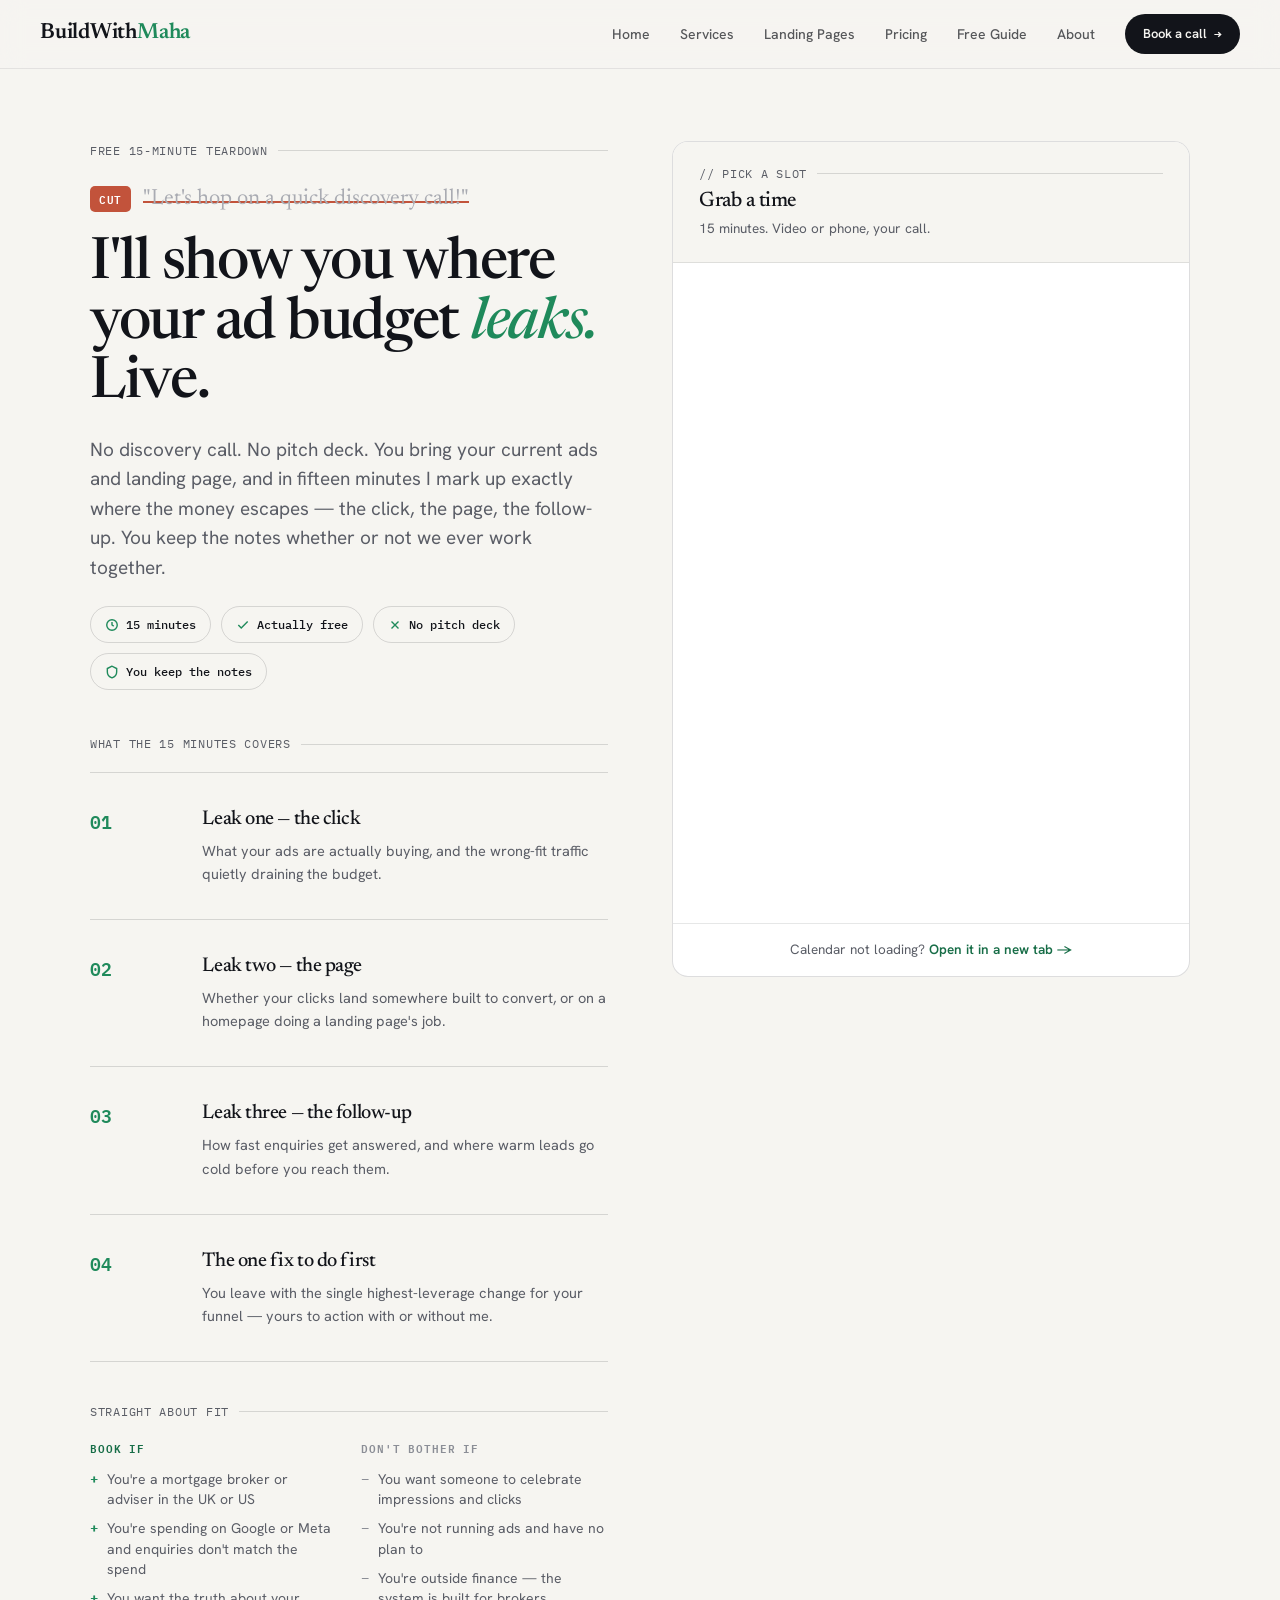
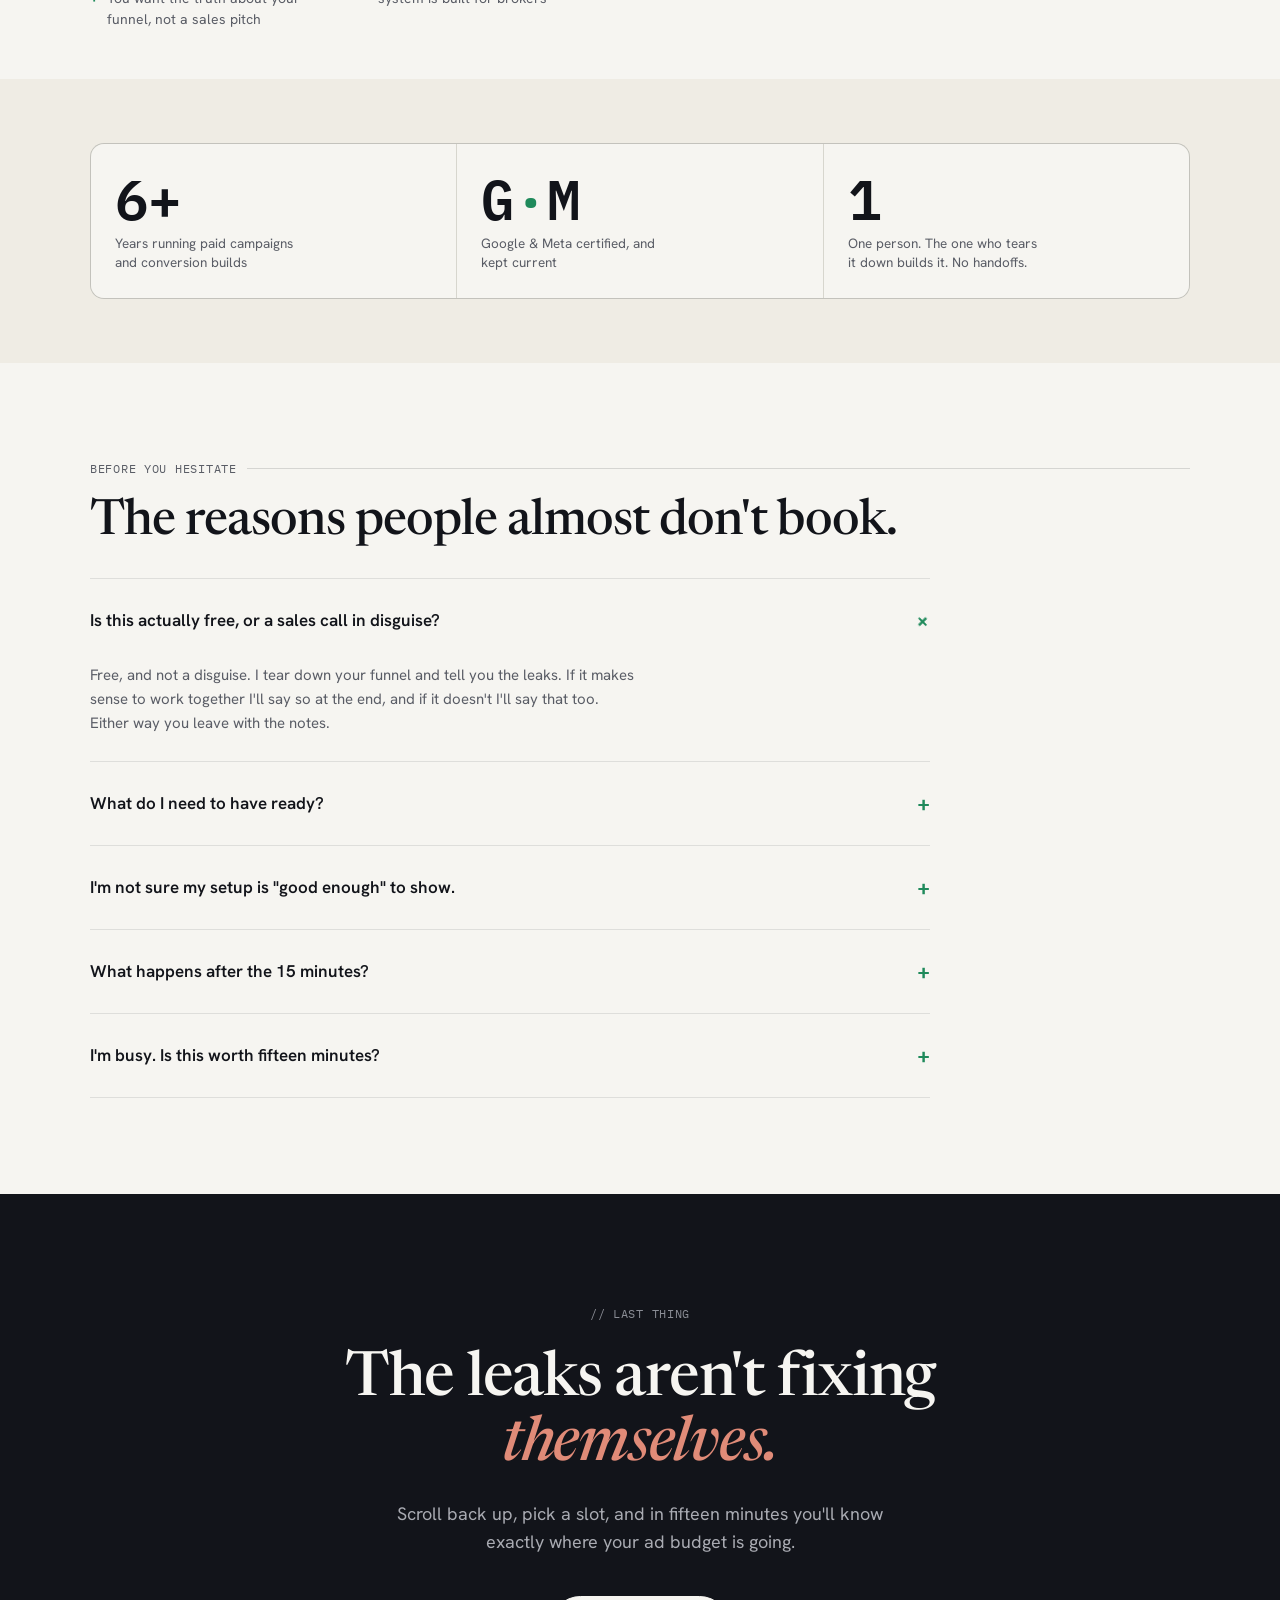
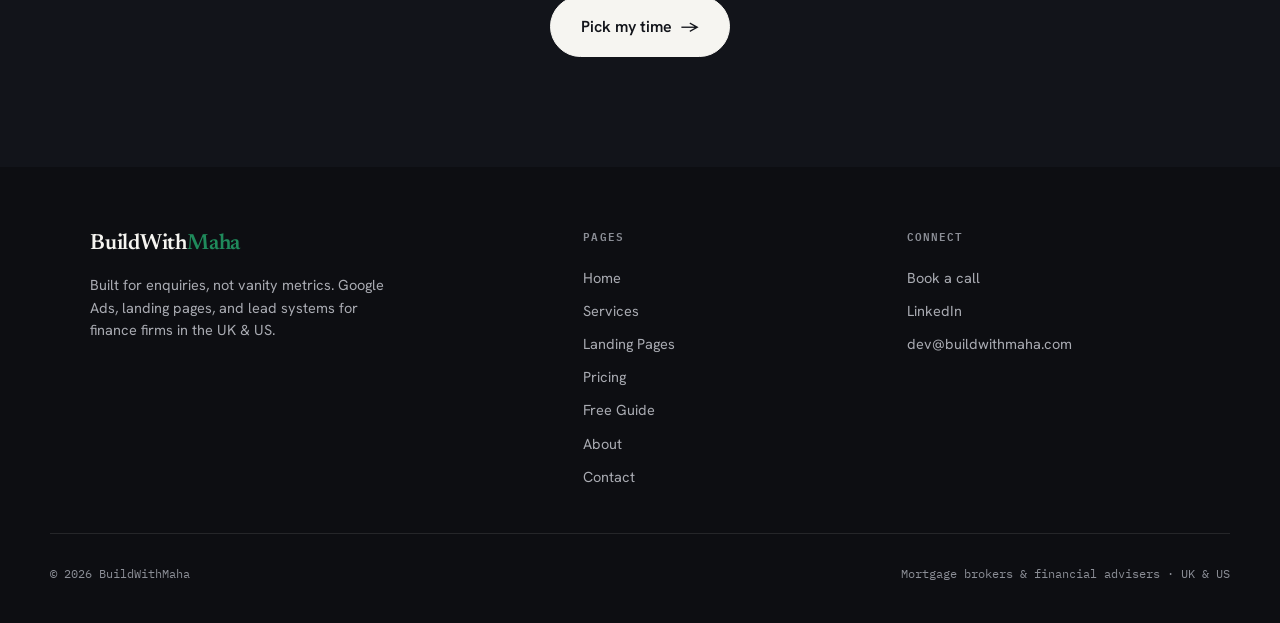
==== commit ad088a94: "Add files via upload" ====
--- a/book/index.html
+++ b/book/index.html
@@ -1,239 +1,107 @@
 <!DOCTYPE html>
-<html lang="en">
-<head>
-<meta charset="UTF-8">
-<meta name="viewport" content="width=device-width, initial-scale=1">
-<title>Book your free 15-minute teardown — BuildWithMaha</title>
-<meta name="description" content="Book a free 15-minute teardown of your mortgage ad funnel. I'll show you exactly where your budget leaks — the click, the page, the follow-up — live on the call. No pitch deck.">
-
+<html lang="en"><head>
+<meta charset="UTF-8"><meta name="viewport" content="width=device-width, initial-scale=1">
+<title>Book your free 15-minute teardown — BuildWithMaha</title><meta name="description" content="Book a free 15-minute teardown of your mortgage ad funnel. I'll show you exactly where your budget leaks, live on the call. No pitch deck.">
 <meta property="og:title" content="Book your free 15-minute funnel teardown — BuildWithMaha">
 <meta property="og:description" content="I'll show you exactly where your ad budget leaks, live on a 15-minute call. For mortgage brokers and advisers. No pitch, no pressure.">
-<meta property="og:type" content="website">
 <meta property="og:url" content="https://buildwithmaha.com/book">
-<meta name="twitter:card" content="summary_large_image">
+<link rel="stylesheet" href="/styles.css"><style>
+.book-grid{display:grid;grid-template-columns:1fr 1fr;gap:clamp(36px,5vw,68px);align-items:start}
+.cal-card{border:1px solid var(--line-2);background:#fff;border-radius:16px;overflow:hidden;position:sticky;top:90px}
+.cal-head{padding:22px 26px;border-bottom:1px solid var(--line);background:var(--paper)}
+.cal-head h3{font-size:21px;margin:0}.cal-head p{font-size:13.5px;color:var(--ink-soft);margin-top:4px}
+.calendly-inline-widget{width:100%;min-width:0;height:660px}
+.cal-fallback{padding:15px 26px;border-top:1px solid var(--line);font-size:13.5px;color:var(--ink-soft);text-align:center}
+.cal-fallback a{color:var(--green-deep);font-weight:600}
+.pill-row{display:flex;flex-wrap:wrap;gap:10px;margin-top:24px}
+.pill{font-family:'IBM Plex Mono',monospace;font-size:12px;font-weight:500;color:var(--ink);border:1px solid var(--line-2);border-radius:999px;padding:8px 14px;display:inline-flex;gap:7px;align-items:center}
+.pill svg{color:var(--green)}
+.who{display:grid;grid-template-columns:1fr 1fr;gap:24px;margin-top:14px}
+.who h5{font-family:'IBM Plex Mono',monospace;font-size:11px;font-weight:600;letter-spacing:.08em;text-transform:uppercase;margin-bottom:12px}
+.who .yes h5{color:var(--green-deep)}.who .no h5{color:var(--ink-faint)}
+.who ul{list-style:none;display:grid;gap:9px}
+.who li{font-size:14px;color:var(--ink-soft);display:flex;gap:9px;line-height:1.45}
+.who .yes li::before{content:"+";color:var(--green);font-weight:700;font-family:'IBM Plex Mono',monospace}
+.who .no li::before{content:"\2013";color:var(--ink-faint);font-family:'IBM Plex Mono',monospace}
+@media (max-width:900px){.book-grid{grid-template-columns:1fr}.cal-card{position:relative;top:0;order:-1}.who{grid-template-columns:1fr}}
+</style></head><body>
+<nav class="nav">
+  <a class="logo" href="/">BuildWith<b>Maha</b></a>
+  <ul class="nav-links">
+    <li><a href="/">Home</a></li>
+    <li><a href="/services">Services</a></li>
+    <li><a href="/landing-pages">Landing Pages</a></li>
+    <li><a href="/pricing">Pricing</a></li>
+    <li><a href="/guide">Free Guide</a></li>
+    <li><a href="/about">About</a></li>
+    <li class="nav-cta"><a href="/book">Book a call <span class="m">&rarr;</span></a></li>
+  </ul>
+  <button class="burger" aria-label="Menu">&#9776;</button>
+</nav>
 
-<link rel="stylesheet" href="/styles.css">
-<style>
-  .book-hero{padding:clamp(60px,9vh,110px) 0 50px}
-  .book-grid{display:grid;grid-template-columns:1fr 1fr;gap:clamp(36px,5vw,72px);align-items:start}
-  .cal-card{
-    border:1px solid var(--hair-strong);background:#fff;border-radius:18px;overflow:hidden;
-    box-shadow:0 34px 70px -34px rgba(25,23,19,.28);position:sticky;top:100px;
-  }
-  .cal-head{padding:22px 26px;border-bottom:1px solid var(--hair);background:var(--paper)}
-  .cal-head .proof-tag{margin-bottom:4px}
-  .cal-head h3{font-size:1.3rem;margin:0}
-  .cal-head p{font-size:.88rem;color:var(--ink-soft);margin-top:4px}
-  .calendly-inline-widget{min-width:320px;height:660px}
-  .cal-fallback{padding:16px 26px;border-top:1px solid var(--hair);font-size:.86rem;color:var(--ink-soft);text-align:center}
-  .cal-fallback a{color:var(--accent-deep);font-weight:600}
-
-  .pill-row{display:flex;flex-wrap:wrap;gap:10px;margin:24px 0 0}
-  .pill{font-size:.8rem;font-weight:600;color:var(--ink);border:1px solid var(--hair-strong);
-    border-radius:999px;padding:8px 15px;display:inline-flex;gap:7px;align-items:center}
-  .pill svg{color:var(--accent)}
-
-  .cover{display:grid;gap:16px;margin-top:6px}
-  .cover-item{display:grid;grid-template-columns:30px 1fr;gap:14px;padding:18px 0;border-top:1px solid var(--hair)}
-  .cover-item .n{font-family:'Fraunces',serif;font-style:italic;color:var(--accent);font-size:1.1rem}
-  .cover-item h4{font-size:1.02rem;font-weight:600;margin-bottom:3px}
-  .cover-item p{font-size:.92rem;color:var(--ink-soft);margin:0}
-
-  .who{display:grid;grid-template-columns:1fr 1fr;gap:24px;margin-top:14px}
-  .who .col h5{font-size:.7rem;font-weight:700;letter-spacing:.18em;text-transform:uppercase;margin-bottom:12px}
-  .who .yes h5{color:var(--accent-deep)}
-  .who .no h5{color:var(--ink-faint)}
-  .who ul{list-style:none;display:grid;gap:9px}
-  .who li{font-size:.92rem;color:var(--ink-soft);display:flex;gap:9px;line-height:1.45}
-  .who .yes li::before{content:"✓";color:var(--accent);font-weight:800;flex:none}
-  .who .no li::before{content:"–";color:var(--ink-faint);flex:none}
-
-  @media (max-width:980px){
-    .book-grid{grid-template-columns:1fr}
-    .cal-card{position:relative;top:0;order:-1}
-    .who{grid-template-columns:1fr}
-  }
-</style>
-</head>
-<body>
-
-<header class="nav">
-  <div class="wrap nav-inner">
-    <a class="logo" href="/">BuildWith<b>Maha</b></a>
-    <ul class="nav-links">
-      <li><a href="/">Home</a></li>
-      <li><a href="/services">Services</a></li>
-      <li><a href="/landing-pages">Landing Pages</a></li>
-      <li><a href="/pricing">Pricing</a></li>
-      <li><a href="/guide">Free Guide</a></li>
-      <li><a href="/about">About</a></li>
-      <li><a href="/contact">Contact</a></li>
-    </ul>
-    <button class="burger" aria-label="Menu">☰</button>
-  </div>
-</header>
-
-<section class="book-hero">
-  <div class="wrap">
-    <div class="book-grid">
-
-      <!-- LEFT: the pitch -->
-      <div class="page-gutter">
-        <span class="eyebrow">Free 15-minute teardown · for mortgage brokers &amp; advisers</span>
-        <h1 class="reveal struck-on-view" style="font-size:clamp(2.1rem,5.2vw,3.7rem);max-width:20ch">
-          <span class="strike">"Let's hop on a quick discovery call!"</span>
-          <span class="bs-stamp" aria-hidden="true">BS</span>
-          <span class="truth truth-delay serif">I'll show you where your ad budget <em>leaks.</em> Live.</span>
-        </h1>
-        <p class="lead reveal" style="margin-top:22px">No discovery call. No pitch deck. You bring your current ads and landing page, and in fifteen minutes I mark up exactly where the money escapes — the click, the page, the follow-up. You keep the notes whether or not we ever work together.</p>
-
-        <div class="pill-row reveal">
-          <span class="pill"><svg width="15" height="15" viewBox="0 0 24 24" fill="none" stroke="currentColor" stroke-width="2.4"><circle cx="12" cy="12" r="9"/><path d="M12 7v5l3 2"/></svg> 15 minutes</span>
-          <span class="pill"><svg width="15" height="15" viewBox="0 0 24 24" fill="none" stroke="currentColor" stroke-width="2.4"><path d="M20 6 9 17l-5-5"/></svg> Actually free</span>
-          <span class="pill"><svg width="15" height="15" viewBox="0 0 24 24" fill="none" stroke="currentColor" stroke-width="2.4"><path d="M18 6 6 18M6 6l12 12"/></svg> No pitch deck</span>
-          <span class="pill"><svg width="15" height="15" viewBox="0 0 24 24" fill="none" stroke="currentColor" stroke-width="2.4"><path d="M12 2 4 6v6c0 5 3.5 8.5 8 10 4.5-1.5 8-5 8-10V6z"/></svg> You keep the notes</span>
-        </div>
-
-        <div class="mnote gutter-r reveal" style="margin-top:30px">
-          <svg class="arrow" viewBox="0 0 42 30"><path d="M40 4 C26 2, 12 8, 4 24 M4 24 l1 -9 M4 24 l9 -2"/></svg>
-          if you came from my LinkedIn: this is the call I keep talking about. 15 mins, real, free.
-        </div>
-
-        <!-- WHAT WE COVER -->
-        <div style="margin-top:48px">
-          <span class="eyebrow reveal">What the 15 minutes covers</span>
-          <div class="cover">
-            <div class="cover-item reveal"><div class="n">01</div><div><h4>Leak one — the click</h4><p>A fast look at what your ads are actually buying, and the wrong-fit traffic quietly draining the budget.</p></div></div>
-            <div class="cover-item reveal"><div class="n">02</div><div><h4>Leak two — the page</h4><p>Whether your clicks land somewhere built to convert, or on a homepage doing a landing page's job.</p></div></div>
-            <div class="cover-item reveal"><div class="n">03</div><div><h4>Leak three — the follow-up</h4><p>How fast enquiries get answered, and where warm leads are going cold before you reach them.</p></div></div>
-            <div class="cover-item reveal"><div class="n">04</div><div><h4>The one fix to do first</h4><p>You leave with the single highest-leverage change for your funnel — yours to action with or without me.</p></div></div>
-          </div>
-        </div>
-
-        <!-- WHO IT'S FOR -->
-        <div style="margin-top:44px">
-          <span class="eyebrow reveal">Straight about fit</span>
-          <div class="who reveal">
-            <div class="col yes">
-              <h5>Book if</h5>
-              <ul>
-                <li>You're a mortgage broker or financial adviser in the UK or US</li>
-                <li>You're spending on Google or Meta and the enquiries don't match the spend</li>
-                <li>You want the truth about your funnel, not a sales pitch</li>
-              </ul>
-            </div>
-            <div class="col no">
-              <h5>Don't bother if</h5>
-              <ul>
-                <li>You want someone to celebrate impressions and clicks</li>
-                <li>You're not running ads and have no plan to</li>
-                <li>You're outside finance — the system is built specifically for brokers</li>
-              </ul>
-            </div>
-          </div>
-        </div>
+<section class="hero" style="padding-bottom:50px"><div class="wrap"><div class="book-grid">
+  <div>
+    <div class="eyebrow">Free 15-minute teardown</div>
+    <div class="struck-on-view">
+      <div class="cut-line"><span class="cut-tag">Cut</span><span class="cut-text">"Let's hop on a quick discovery call!"</span></div>
+    </div>
+    <h1 style="font-size:clamp(34px,5vw,58px);max-width:16ch;margin-top:18px">I'll show you where your ad budget <em>leaks.</em> Live.</h1>
+    <p class="lead" style="margin-top:22px">No discovery call. No pitch deck. You bring your current ads and landing page, and in fifteen minutes I mark up exactly where the money escapes &mdash; the click, the page, the follow-up. You keep the notes whether or not we ever work together.</p>
+    <div class="pill-row">
+      <span class="pill"><svg width="14" height="14" viewBox="0 0 24 24" fill="none" stroke="currentColor" stroke-width="2.4"><circle cx="12" cy="12" r="9"/><path d="M12 7v5l3 2"/></svg> 15 minutes</span>
+      <span class="pill"><svg width="14" height="14" viewBox="0 0 24 24" fill="none" stroke="currentColor" stroke-width="2.4"><path d="M20 6 9 17l-5-5"/></svg> Actually free</span>
+      <span class="pill"><svg width="14" height="14" viewBox="0 0 24 24" fill="none" stroke="currentColor" stroke-width="2.4"><path d="M18 6 6 18M6 6l12 12"/></svg> No pitch deck</span>
+      <span class="pill"><svg width="14" height="14" viewBox="0 0 24 24" fill="none" stroke="currentColor" stroke-width="2.4"><path d="M12 2 4 6v6c0 5 3.5 8.5 8 10 4.5-1.5 8-5 8-10V6z"/></svg> You keep the notes</span>
+    </div>
+    <div style="margin-top:44px">
+      <div class="eyebrow reveal">What the 15 minutes covers</div>
+      <div class="steps">
+        <div class="step reveal"><div class="sn">01</div><div><h3>Leak one &mdash; the click</h3><p>What your ads are actually buying, and the wrong-fit traffic quietly draining the budget.</p></div></div>
+        <div class="step reveal"><div class="sn">02</div><div><h3>Leak two &mdash; the page</h3><p>Whether your clicks land somewhere built to convert, or on a homepage doing a landing page's job.</p></div></div>
+        <div class="step reveal"><div class="sn">03</div><div><h3>Leak three &mdash; the follow-up</h3><p>How fast enquiries get answered, and where warm leads go cold before you reach them.</p></div></div>
+        <div class="step reveal"><div class="sn">04</div><div><h3>The one fix to do first</h3><p>You leave with the single highest-leverage change for your funnel &mdash; yours to action with or without me.</p></div></div>
       </div>
-
-      <!-- RIGHT: the calendar -->
-      <div class="cal-card reveal" id="bookCard">
-        <div class="cal-head">
-          <span class="proof-tag">pick a slot — instant confirmation</span>
-          <h3>Grab a time</h3>
-          <p>15 minutes. Video or phone, your call.</p>
-        </div>
-        <div class="calendly-inline-widget" data-url="https://calendly.com/devminfo98/15-minute-growth-infrastructure-conversion-audit?hide_gdpr_banner=1&primary_color=1b41f5"></div>
-        <div class="cal-fallback">
-          Calendar not loading? <a href="https://calendly.com/devminfo98/15-minute-growth-infrastructure-conversion-audit" target="_blank" rel="noopener">Open it in a new tab →</a>
-        </div>
-      </div>
-
     </div>
-  </div>
-</section>
-
-<!-- TRUST STRIP -->
-<section class="section-deep section-tight">
-  <div class="wrap">
-    <div class="metrics reveal" style="margin-top:0">
-      <div class="metric">
-        <div class="num"><span data-count="6" data-suffix="+">0</span></div>
-        <p>Years running paid campaigns and conversion builds</p>
-      </div>
-      <div class="metric">
-        <div class="num">Google <span style="color:var(--accent)">·</span> Meta</div>
-        <p>Certified, and kept current — the field changes monthly</p>
-      </div>
-      <div class="metric">
-        <div class="num"><span data-count="1">0</span> person</div>
-        <p>The one who tears it down is the one who builds it. No handoffs.</p>
+    <div style="margin-top:40px">
+      <div class="eyebrow reveal">Straight about fit</div>
+      <div class="who reveal">
+        <div class="yes"><h5>Book if</h5><ul><li>You're a mortgage broker or adviser in the UK or US</li><li>You're spending on Google or Meta and enquiries don't match the spend</li><li>You want the truth about your funnel, not a sales pitch</li></ul></div>
+        <div class="no"><h5>Don't bother if</h5><ul><li>You want someone to celebrate impressions and clicks</li><li>You're not running ads and have no plan to</li><li>You're outside finance &mdash; the system is built for brokers</li></ul></div>
       </div>
     </div>
   </div>
-</section>
-
-<!-- FAQ: kills the reasons people don't book -->
-<section>
-  <div class="wrap">
-    <span class="eyebrow reveal">Before you hesitate</span>
-    <h2 class="reveal">The reasons people almost don't book.</h2>
-    <div class="faq reveal" style="margin-top:30px">
-      <details open>
-        <summary>Is this actually free, or a sales call in disguise?</summary>
-        <div class="a">Free, and not a disguise. I tear down your funnel and tell you the leaks. If it makes sense to work together I'll say so at the end, and if it doesn't I'll say that too. Either way you leave with the notes. I'd rather give value and earn the next step than pitch a stranger.</div>
-      </details>
-      <details>
-        <summary>What do I need to have ready?</summary>
-        <div class="a">Just access to your current ads (Google or Meta) and the page they point to. If you've got an old account you're not sure about, bring it anyway — that's often where the clearest leak is hiding. Nothing to prepare or write up beforehand.</div>
-      </details>
-      <details>
-        <summary>I'm not sure my setup is "good enough" to show.</summary>
-        <div class="a">That's exactly the point of a teardown. The messier it is, the more there is to find and the more the call is worth to you. There's no judgement — I've seen every version of this, and the goal is to fix it, not grade it.</div>
-      </details>
-      <details>
-        <summary>What happens after the 15 minutes?</summary>
-        <div class="a">You'll know your three leaks and the first fix to make. If you want to handle it yourself, the notes are yours. If you'd rather I build it, we talk about which plan fits — starting from a one-time setup and a monthly retainer, with a first-lead-in-30-days guarantee. No pressure to decide on the call.</div>
-      </details>
-      <details>
-        <summary>I'm busy. Is this worth fifteen minutes?</summary>
-        <div class="a">If you're spending money on ads that aren't turning into booked clients, fifteen minutes to find out why is the highest-return quarter-hour in your week. And it's capped at fifteen — I respect the clock.</div>
-      </details>
-    </div>
+  <div class="cal-card reveal" id="bookCard">
+    <div class="cal-head"><div class="eyebrow" style="margin-bottom:6px">// pick a slot</div><h3>Grab a time</h3><p>15 minutes. Video or phone, your call.</p></div>
+    <div class="calendly-inline-widget" data-url="https://calendly.com/devminfo98/15-minute-growth-infrastructure-conversion-audit?hide_gdpr_banner=1&primary_color=1f8a5b"></div>
+    <div class="cal-fallback">Calendar not loading? <a href="https://calendly.com/devminfo98/15-minute-growth-infrastructure-conversion-audit" target="_blank" rel="noopener">Open it in a new tab &rarr;</a></div>
   </div>
-</section>
-
-<!-- FINAL CTA -->
-<div class="cta-band">
-  <div class="wrap reveal">
-    <h2 style="max-width:24ch;margin:0 auto">The leaks aren't fixing <em>themselves.</em></h2>
-    <p>Scroll back up, pick a slot, and in fifteen minutes you'll know exactly where your ad budget is going.</p>
-    <a class="btn btn-primary btn-big" href="#bookCard" onclick="document.getElementById('bookCard').scrollIntoView({behavior:'smooth'});return false;">Pick my time <span class="arr">→</span></a>
-    <div class="risk-note">
-      <svg width="18" height="18" viewBox="0 0 24 24" fill="none" stroke="currentColor" stroke-width="2"><path d="M12 2l8 4v6c0 5-3.5 8.5-8 10-4.5-1.5-8-5-8-10V6l8-4z"/></svg>
-      Free. Fifteen minutes. No pitch deck.
-    </div>
+</div></div></section>
+<section class="section-band" style="padding:64px 0"><div class="wrap"><div class="stats reveal" style="margin-top:0">
+  <div class="stat"><div class="n"><span data-count="6" data-suffix="+">0</span></div><p>Years running paid campaigns and conversion builds</p></div>
+  <div class="stat"><div class="n">G<span style="color:var(--green)">&middot;</span>M</div><p>Google &amp; Meta certified, and kept current</p></div>
+  <div class="stat"><div class="n"><span data-count="1">0</span></div><p>One person. The one who tears it down builds it. No handoffs.</p></div>
+</div></div></section>
+<section><div class="wrap">
+  <div class="eyebrow reveal">Before you hesitate</div>
+  <h2 class="reveal">The reasons people almost don't book.</h2>
+  <div class="faq reveal">
+    <details open><summary>Is this actually free, or a sales call in disguise?</summary><div class="a">Free, and not a disguise. I tear down your funnel and tell you the leaks. If it makes sense to work together I'll say so at the end, and if it doesn't I'll say that too. Either way you leave with the notes.</div></details>
+    <details><summary>What do I need to have ready?</summary><div class="a">Just access to your current ads (Google or Meta) and the page they point to. If you've got an old account you're unsure about, bring it &mdash; that's often where the clearest leak is hiding.</div></details>
+    <details><summary>I'm not sure my setup is "good enough" to show.</summary><div class="a">That's exactly the point of a teardown. The messier it is, the more there is to find. No judgement &mdash; the goal is to fix it, not grade it.</div></details>
+    <details><summary>What happens after the 15 minutes?</summary><div class="a">You'll know your three leaks and the first fix to make. If you want to handle it yourself, the notes are yours. If you'd rather I build it, we talk about which plan fits. No pressure to decide on the call.</div></details>
+    <details><summary>I'm busy. Is this worth fifteen minutes?</summary><div class="a">If you're spending money on ads that aren't turning into booked clients, fifteen minutes to find out why is the highest-return quarter-hour in your week. And it's capped at fifteen.</div></details>
   </div>
-</div>
-
+</div></section>
+<div class="cta-band"><div class="wrap reveal"><div class="kicker">// last thing</div><h2 style="max-width:18ch;margin-left:auto;margin-right:auto">The leaks aren't fixing <em>themselves.</em></h2><p>Scroll back up, pick a slot, and in fifteen minutes you'll know exactly where your ad budget is going.</p><a class="btn btn-primary btn-big" href="#bookCard" onclick="document.getElementById('bookCard').scrollIntoView({behavior:'smooth'});return false;">Pick my time <span class="arr">&rarr;</span></a></div></div>
 <footer class="ft">
-  <div class="wrap">
-    <div class="ft-top">
-      <div class="ft-tag">
-        <a class="logo" href="/" style="font-size:1.4rem">BuildWith<b>Maha</b></a>
-        <p style="margin-top:12px">Built for enquiries, not vanity metrics. Google Ads, landing pages, and lead systems for finance firms.</p>
-      </div>
-      <div class="ft-cols">
-        <div><h4>Pages</h4><a href="/">Home</a><a href="/services">Services</a><a href="/landing-pages">Landing Pages</a><a href="/pricing">Pricing</a><a href="/guide">Free Guide</a><a href="/about">About</a><a href="/contact">Contact</a></div>
-        <div><h4>Connect</h4><a href="/book">Book a call</a><a href="https://www.linkedin.com/in/buildwithmaha" target="_blank" rel="noopener">LinkedIn</a><a href="mailto:dev@buildwithmaha.com">Email</a></div>
-      </div>
-    </div>
-    <div class="wordmark">BuildWith<b>Maha</b></div>
-    <div class="ft-legal"><span>&copy; <span id="year">2026</span> BuildWithMaha. All rights reserved.</span><span>Mortgage brokers &amp; financial advisers · UK &amp; US</span></div>
+  <div class="wrap ft-top">
+    <div class="ft-tag"><div class="logo">BuildWith<b>Maha</b></div><p>Built for enquiries, not vanity metrics. Google Ads, landing pages, and lead systems for finance firms in the UK &amp; US.</p></div>
+    <div><h4>Pages</h4><a href="/">Home</a><a href="/services">Services</a><a href="/landing-pages">Landing Pages</a><a href="/pricing">Pricing</a><a href="/guide">Free Guide</a><a href="/about">About</a><a href="/contact">Contact</a></div>
+    <div><h4>Connect</h4><a href="/book">Book a call</a><a href="https://www.linkedin.com/in/buildwithmaha" target="_blank" rel="noopener">LinkedIn</a><a href="mailto:dev@buildwithmaha.com">dev@buildwithmaha.com</a></div>
   </div>
+  <div class="ft-legal"><span>&copy; <span id="year">2026</span> BuildWithMaha</span><span>Mortgage brokers &amp; financial advisers &middot; UK &amp; US</span></div>
 </footer>
-
-<div class="sticky-cta"><a class="btn btn-primary" href="#bookCard" onclick="document.getElementById('bookCard').scrollIntoView({behavior:'smooth'});return false;">Pick my time →</a></div>
-
+<div class="sticky-cta"><a class="btn btn-primary" href="#bookCard" onclick="document.getElementById('bookCard').scrollIntoView({behavior:'smooth'});return false;">Pick my time &rarr;</a></div>
 <script src="/script.js"></script>
 <script src="https://assets.calendly.com/assets/external/widget.js" async></script>
-</body>
-</html>
+</body></html>
--- a/styles.css
+++ b/styles.css
@@ -1,682 +1,386 @@
 /* ============================================================
-   BuildWithMaha — design system v4 "Ridge"
-   Inspired by quiet, premium finance design:
-   hairline rules · generous air · one drawn line as signature
-   Fraunces (display) · Hanken Grotesk (body)
+   BuildWithMaha — design system v6 "Ledger"
+   From uploaded reference. Newsreader serif · IBM Plex Mono ·
+   Hanken Grotesk · warm paper · green accent · terracotta cut.
    ============================================================ */
 
-@import url('https://fonts.googleapis.com/css2?family=Fraunces:ital,opsz,wght@0,9..144,300;0,9..144,400;0,9..144,500;0,9..144,600;1,9..144,300;1,9..144,400;1,9..144,500&family=Hanken+Grotesk:wght@400;500;600;700&display=swap');
+@import url('https://fonts.googleapis.com/css2?family=Newsreader:ital,opsz,wght@0,6..72,400;0,6..72,500;0,6..72,600;1,6..72,400;1,6..72,500&family=Hanken+Grotesk:wght@400;500;600;700;800&family=IBM+Plex+Mono:wght@400;500;600&display=swap');
 
 :root{
-  --paper:#F7F4EC;
-  --paper-deep:#EFEBE0;
-  --ink:#191713;
-  --ink-soft:#5B574E;
-  --ink-faint:#8C877B;
-  --accent:#1B41F5;
-  --accent-deep:#102BB8;
-  --hair:rgba(25,23,19,.16);
-  --hair-strong:rgba(25,23,19,.32);
-  --wrap:1240px;
-  --nav-h:78px;
+  --paper:#F6F5F1;
+  --paper-2:#efece4;        /* band */
+  --ink:#12141A;
+  --ink-2:#26282f;
+  --ink-soft:#5a5d66;
+  --ink-faint:#8b8e96;
+  --ink-fainter:#a9abb2;
+  --green:#1f8a5b;          /* accent */
+  --green-deep:#176d47;
+  --terra:#c2533b;          /* the cut / strike */
+  --terra-soft:#e08b78;
+  --footer:#0d0e12;
+  --line:rgba(18,20,26,0.1);
+  --line-2:rgba(18,20,26,0.14);
+  --wrap:1180px;
+  --nav-h:69px;
   --ease:cubic-bezier(.22,1,.36,1);
 }
 
-*{margin:0;padding:0;box-sizing:border-box}
+*{box-sizing:border-box;margin:0;padding:0}
 html{scroll-behavior:smooth}
 body{
   background:var(--paper);color:var(--ink);
   font-family:'Hanken Grotesk',system-ui,sans-serif;
-  font-size:17px;line-height:1.7;
-  -webkit-font-smoothing:antialiased;
+  font-size:16.5px;line-height:1.6;-webkit-font-smoothing:antialiased;
   overflow-x:hidden;
 }
-::selection{background:var(--accent);color:#fff}
+::selection{background:var(--ink);color:var(--paper)}
 img{max-width:100%;display:block}
 a{color:inherit;text-decoration:none}
 
-.wrap{max-width:var(--wrap);margin:0 auto;padding:0 clamp(22px,4vw,48px)}
+.wrap{max-width:var(--wrap);margin:0 auto;padding:0 40px}
 
 /* ---------- type ---------- */
-h1,h2,h3,.serif{font-family:'Fraunces',serif;font-weight:400;line-height:1.04;letter-spacing:-.02em}
-h1{font-size:clamp(2.9rem,7.5vw,6rem)}
-h2{font-size:clamp(2rem,4.4vw,3.6rem);margin-bottom:26px}
-h3{font-size:clamp(1.25rem,2vw,1.6rem);line-height:1.25;margin-bottom:12px}
-h1 em,h2 em,.serif em{font-style:italic;font-weight:400;color:var(--accent)}
-.lead{font-size:clamp(1.05rem,1.5vw,1.3rem);color:var(--ink-soft);max-width:58ch;font-weight:400}
+h1,h2,h3,.serif{font-family:'Newsreader',serif;font-weight:500;line-height:1.04;letter-spacing:-0.022em}
+h1{font-size:clamp(40px,6.4vw,82px);line-height:1.02}
+h2{font-size:clamp(30px,4vw,50px);line-height:1.05;letter-spacing:-0.02em;margin-bottom:16px}
+h3{font-size:clamp(19px,2.2vw,24px);line-height:1.2;margin-bottom:8px}
+h1 em,h2 em,h3 em,.serif em{font-style:italic;color:var(--green);font-weight:500}
+.lead{font-size:clamp(16px,1.6vw,19px);line-height:1.55;color:var(--ink-soft);max-width:56ch}
 .muted{color:var(--ink-soft)}
-
+.mono{font-family:'IBM Plex Mono',monospace}
+
+/* section label: mono uppercase + trailing rule */
 .eyebrow{
-  display:flex;align-items:center;gap:14px;
-  font-size:.72rem;font-weight:600;letter-spacing:.22em;text-transform:uppercase;
-  color:var(--ink-faint);margin-bottom:26px;
-}
-.eyebrow::before{content:"";width:40px;height:1px;background:var(--hair-strong)}
-
-/* ---------- intro line ---------- */
+  display:flex;align-items:center;gap:10px;margin-bottom:18px;
+  font-family:'IBM Plex Mono',monospace;font-size:12px;letter-spacing:.06em;
+  text-transform:uppercase;color:var(--ink-soft);
+}
+.eyebrow::after{content:"";flex:1;height:1px;background:var(--line-2)}
+.eyebrow.center{justify-content:center}
+.eyebrow.center::after{display:none}
+.eyebrow.center::before{content:"";width:34px;height:1px;background:var(--line-2)}
+
+/* pill eyebrow (hero) */
+.tagpill{
+  display:inline-flex;align-items:center;gap:9px;margin-bottom:30px;
+  font-family:'IBM Plex Mono',monospace;font-size:12px;letter-spacing:.04em;
+  text-transform:uppercase;color:var(--ink-soft);
+  border:1px solid var(--line-2);padding:7px 13px;border-radius:999px;
+}
+.tagpill .dot{width:6px;height:6px;border-radius:50%;background:var(--green)}
+
+/* ---------- intro curtain ---------- */
 .curtain{
-  position:fixed;inset:0;z-index:3000;background:var(--paper);
-  display:flex;align-items:center;justify-content:center;flex-direction:column;gap:26px;
-  transition:opacity .8s ease .2s,visibility .8s;
-}
-.curtain .line{width:0;height:1px;background:var(--ink);animation:linegrow 1.1s var(--ease) .1s forwards}
-.curtain .serif{font-size:clamp(1.1rem,2.4vw,1.6rem);font-style:italic;opacity:0;animation:fadeup .8s var(--ease) .5s forwards}
+  position:fixed;inset:0;z-index:3000;background:var(--ink);
+  display:flex;align-items:center;justify-content:center;gap:14px;flex-direction:column;
+  transition:opacity .7s ease .2s,visibility .7s;
+}
+.curtain .mono{color:var(--terra-soft);font-size:13px;letter-spacing:.1em;text-transform:uppercase;opacity:0;animation:bwm-rise .6s var(--ease) .3s forwards}
+.curtain .serif{color:var(--paper);font-size:clamp(20px,3vw,30px);font-style:italic;opacity:0;animation:bwm-rise .7s var(--ease) .5s forwards}
 .curtain.done{opacity:0;visibility:hidden}
-@keyframes linegrow{to{width:min(420px,70vw)}}
-@keyframes fadeup{from{opacity:0;transform:translateY(12px)}to{opacity:1;transform:none}}
 
 /* ---------- nav ---------- */
 .nav{
-  position:sticky;top:0;z-index:1000;height:var(--nav-h);
-  background:color-mix(in srgb,var(--paper) 86%,transparent);
-  backdrop-filter:blur(12px);
-  border-bottom:1px solid var(--hair);
-  transition:height .3s var(--ease);
-}
-.nav-inner{display:flex;align-items:center;justify-content:space-between;height:100%}
-.logo{font-family:'Fraunces',serif;font-size:1.25rem;font-weight:500;letter-spacing:-.01em}
-.logo b{color:var(--accent);font-weight:600;font-style:italic}
-.nav-links{display:flex;align-items:center;gap:34px;list-style:none}
-.nav-links a{font-size:.88rem;font-weight:500;color:var(--ink-soft);position:relative;padding:4px 0;transition:color .25s}
-.nav-links a:hover,.nav-links a.active{color:var(--ink)}
-.nav-links a:not(.btn)::after{
-  content:"";position:absolute;left:0;bottom:0;height:1px;width:0;background:var(--accent);
-  transition:width .35s var(--ease);
-}
-.nav-links a:not(.btn):hover::after,.nav-links a.active:not(.btn)::after{width:100%}
-.burger{display:none;background:none;border:1px solid var(--hair-strong);border-radius:99px;
-  width:46px;height:40px;font-size:1rem;cursor:pointer;color:var(--ink)}
+  position:sticky;top:0;z-index:50;
+  display:flex;align-items:center;justify-content:space-between;
+  padding:0 40px;height:var(--nav-h);
+  background:rgba(246,245,241,0.82);backdrop-filter:blur(12px);
+  border-bottom:1px solid rgba(18,20,26,0.08);
+}
+.nav-inner{display:contents}
+.logo{font-family:'Newsreader',serif;font-size:22px;font-weight:600;letter-spacing:-.01em}
+.logo b{color:var(--green);font-weight:600}
+.nav-links{display:flex;align-items:center;gap:30px;list-style:none;font-size:14px;font-weight:500}
+.nav-links a{color:var(--ink);opacity:.7;transition:opacity .2s,color .2s}
+.nav-links a:hover,.nav-links a.active{opacity:1;color:var(--green)}
+.nav-links a.active{opacity:1}
+.nav-cta a,a.btn-nav{
+  display:inline-flex;align-items:center;gap:7px;background:var(--ink);color:var(--paper)!important;
+  padding:10px 18px;border-radius:999px;font-weight:600;font-size:13px;opacity:1!important;
+  transition:background .25s;
+}
+.nav-cta a:hover{background:var(--green)}
+.nav-cta a .m,a.btn-nav .m{font-family:'IBM Plex Mono',monospace}
+.burger{display:none;background:none;border:1px solid var(--line-2);border-radius:8px;width:42px;height:38px;font-size:1rem;cursor:pointer;color:var(--ink)}
 
 /* ---------- buttons ---------- */
 .btn{
-  display:inline-flex;align-items:center;justify-content:center;gap:12px;
-  font-family:'Hanken Grotesk',sans-serif;font-weight:600;font-size:.92rem;letter-spacing:.02em;
-  padding:16px 30px;border-radius:999px;border:1px solid var(--ink);
-  cursor:pointer;position:relative;overflow:hidden;
-  transition:color .35s var(--ease),border-color .35s,transform .35s var(--ease);
-  will-change:transform;background:transparent;color:var(--ink);
-}
-.btn::before{
-  content:"";position:absolute;inset:0;background:var(--ink);border-radius:999px;
-  transform:scaleY(0);transform-origin:bottom;transition:transform .4s var(--ease);z-index:0;
-}
-.btn>*{position:relative;z-index:1}
-.btn:hover::before{transform:scaleY(1)}
-.btn:hover{color:var(--paper)}
-.btn-primary{background:var(--ink);color:var(--paper)}
-.btn-primary::before{background:var(--accent);transform:scaleY(0)}
-.btn-primary:hover{color:#fff;border-color:var(--accent)}
-.btn-ghost{background:transparent}
-.btn .arr{transition:transform .3s var(--ease)}
-.btn:hover .arr{transform:translateX(6px)}
-.btn-big{padding:19px 38px;font-size:1rem}
-
-.risk-note{
-  display:flex;align-items:center;gap:10px;margin-top:18px;
-  font-size:.84rem;font-weight:500;color:var(--ink-faint);letter-spacing:.01em;
-}
-.risk-note svg{flex:none;opacity:.7}
+  display:inline-flex;align-items:center;justify-content:center;gap:9px;
+  font-family:'Hanken Grotesk',sans-serif;font-weight:600;font-size:15px;
+  padding:14px 24px;border-radius:999px;border:1px solid var(--ink);
+  cursor:pointer;transition:background .25s var(--ease),color .25s,border-color .25s,transform .25s var(--ease);
+  background:transparent;color:var(--ink);
+}
+.btn .m{font-family:'IBM Plex Mono',monospace}
+.btn-primary{background:var(--ink);color:var(--paper);border-color:var(--ink)}
+.btn-primary:hover{background:var(--green);border-color:var(--green);transform:translateY(-2px)}
+.btn-ghost:hover{background:var(--ink);color:var(--paper);transform:translateY(-2px)}
+.btn-big{padding:17px 30px;font-size:16px}
+.btn .arr{transition:transform .25s var(--ease)}
+.btn:hover .arr{transform:translateX(4px)}
+
+.risk-note{display:flex;align-items:center;gap:9px;margin-top:16px;font-size:13.5px;color:var(--ink-faint);font-family:'IBM Plex Mono',monospace;letter-spacing:.02em}
+.risk-note svg{flex:none;color:var(--green)}
 
 /* ---------- hero ---------- */
-.hero{padding:clamp(80px,12vh,140px) 0 70px;position:relative}
-.hero .lead{margin-top:30px}
-.hero-cta{display:flex;flex-wrap:wrap;gap:18px;align-items:center;margin-top:42px}
-
-.kinetic .w{display:inline-block;overflow:hidden;vertical-align:bottom;padding-bottom:.08em;margin-bottom:-.08em}
-.kinetic .w>span{display:inline-block;transform:translateY(110%);transition:transform .9s var(--ease)}
-.kinetic.in .w>span{transform:none}
-
-.stamp{position:absolute;right:48px;top:96px;width:140px;height:140px;display:grid;place-items:center;opacity:.92}
-.stamp svg{position:absolute;inset:0;animation:spin 22s linear infinite}
-.stamp svg text{font-family:'Hanken Grotesk';font-size:10px;font-weight:600;letter-spacing:.26em;fill:var(--ink-faint)}
-.stamp .core{
-  width:58px;height:58px;border-radius:50%;background:var(--accent);color:#fff;
-  display:grid;place-items:center;font-size:1.2rem;transition:transform .3s var(--ease);
-}
-.stamp:hover .core{transform:scale(1.1)}
-@keyframes spin{to{transform:rotate(360deg)}}
-
-/* metrics: hairline columns */
-.metrics{
-  display:grid;grid-template-columns:repeat(3,1fr);margin-top:80px;
-  border-top:1px solid var(--hair);
-}
-.metric{padding:34px 34px 8px 0;border-right:1px solid var(--hair)}
-.metric:last-child{border-right:0}
-.metric:not(:first-child){padding-left:34px}
-.metric .num{font-family:'Fraunces',serif;font-weight:300;font-size:clamp(2.4rem,4.4vw,3.8rem);line-height:1}
-.metric .num em{font-style:normal;color:var(--accent)}
-.metric p{font-size:.86rem;color:var(--ink-faint);margin-top:10px;max-width:26ch}
-
-/* ---------- marquee: thin elegant ticker ---------- */
-.marquee{
-  border-top:1px solid var(--hair);border-bottom:1px solid var(--hair);
-  overflow:hidden;padding:18px 0;white-space:nowrap;background:var(--paper);
-}
-.marquee-track{display:inline-flex;gap:64px;animation:mq 36s linear infinite;will-change:transform}
-.marquee:hover .marquee-track{animation-play-state:paused}
-.marquee span{font-family:'Fraunces',serif;font-style:italic;font-size:1.05rem;color:var(--ink-soft)}
-.marquee b{color:var(--accent);font-style:normal;font-weight:400;font-size:.8rem;align-self:center}
-@keyframes mq{to{transform:translateX(-50%)}}
+.hero{position:relative;padding:72px 0 56px}
+.hero h1{max-width:14ch;margin-bottom:0}
+.hero .lead{margin-top:24px}
+.hero-cta{display:flex;flex-wrap:wrap;gap:14px;align-items:center;margin-top:32px}
+
+/* the cut/strike line (terracotta) */
+.cut-line{display:flex;align-items:baseline;gap:12px;margin:22px 0 0;flex-wrap:wrap}
+.cut-tag{
+  font-family:'IBM Plex Mono',monospace;font-size:11px;font-weight:600;letter-spacing:.06em;
+  text-transform:uppercase;color:#fff;background:var(--terra);padding:4px 9px;border-radius:5px;flex-shrink:0;
+}
+.cut-text{
+  font-family:'Newsreader',serif;font-size:clamp(17px,2.1vw,22px);color:var(--ink-fainter);
+  position:relative;
+  background-image:linear-gradient(var(--terra),var(--terra));
+  background-repeat:no-repeat;background-position:0 58%;background-size:0% 2px;
+  transition:background-size .6s var(--ease) .3s;
+}
+.struck .cut-text{background-size:100% 2px}
+.truth-line{
+  font-family:'Newsreader',serif;font-style:italic;color:var(--green);
+  font-size:clamp(22px,2.6vw,30px);margin-top:14px;display:block;
+  opacity:0;transform:translateY(10px);transition:opacity .7s var(--ease) .8s,transform .7s var(--ease) .8s;
+}
+.struck .truth-line{opacity:1;transform:none}
+
+/* ---------- stat strip ---------- */
+.stats{
+  display:grid;grid-template-columns:repeat(3,1fr);gap:1px;margin-top:54px;
+  background:var(--line);border:1px solid var(--line);border-radius:14px;overflow:hidden;
+}
+.stat{background:var(--paper);padding:26px 24px}
+.stat .n{font-family:'IBM Plex Mono',monospace;font-size:clamp(38px,5vw,56px);font-weight:600;letter-spacing:-.02em;line-height:1}
+.stat .n em{font-style:normal;color:var(--green)}
+.stat p{font-size:13.5px;color:var(--ink-soft);margin-top:8px;line-height:1.4;max-width:24ch}
+
+/* ---------- ticker ---------- */
+.ticker{border-top:1px solid var(--line);border-bottom:1px solid var(--line);background:var(--ink);overflow:hidden;padding:14px 0}
+.ticker-track{display:flex;width:max-content;animation:bwm-marquee 32s linear infinite;font-family:'Newsreader',serif;font-style:italic;font-size:20px;color:var(--paper)}
+.ticker:hover .ticker-track{animation-play-state:paused}
+.ticker span{white-space:nowrap;display:inline-flex;align-items:center}
+.ticker .sep{color:var(--green);padding:0 22px;font-style:normal}
+@keyframes bwm-marquee{from{transform:translateX(0)}to{transform:translateX(-50%)}}
 
 /* ---------- sections ---------- */
-section{padding:clamp(90px,13vh,150px) 0}
-.section-tight{padding:70px 0}
-.section-deep{background:var(--paper-deep);border-top:1px solid var(--hair);border-bottom:1px solid var(--hair)}
+section{padding:96px 0}
+.section-band{background:var(--paper-2)}
 .section-ink{background:var(--ink);color:var(--paper)}
-.section-ink .lead,.section-ink .muted{color:#A9A498}
-
-/* ---------- the ridge (signature) ---------- */
-.ridge-wrap{position:relative;margin:50px 0 10px}
-.ridge{width:100%;height:auto;display:block;overflow:visible}
-.ridge .path{
-  fill:none;stroke:var(--ink);stroke-width:1.6;
-  stroke-linecap:round;stroke-linejoin:round;
-}
-.ridge .leakdot{fill:var(--accent);opacity:0;transition:opacity .6s}
-.ridge .leakdot.on{opacity:1}
-.ridge .leaklbl{
-  font-family:'Hanken Grotesk';font-size:11px;font-weight:600;letter-spacing:.18em;
-  fill:var(--ink-faint);opacity:0;transition:opacity .6s .15s;text-transform:uppercase;
-}
-.ridge .leaklbl.on{opacity:1}
-.ridge .traveler{fill:var(--accent)}
-
-/* ---------- leak rows: editorial list ---------- */
-.leak-row{
-  display:grid;grid-template-columns:110px 1fr;gap:clamp(20px,4vw,60px);align-items:start;
-  padding:52px 0;border-top:1px solid var(--hair);
-}
-.leak-row:last-of-type{border-bottom:1px solid var(--hair)}
-.leak-no{
-  font-family:'Fraunces',serif;font-weight:300;font-size:clamp(2.6rem,5vw,4.2rem);line-height:1;
-  color:var(--ink-faint);transition:color .5s var(--ease);font-style:italic;
-}
-.leak-row.lit .leak-no{color:var(--accent)}
-.leak-row h3{font-size:clamp(1.4rem,2.4vw,1.9rem)}
-.leak-row .fix{
-  display:inline-flex;align-items:center;gap:10px;margin-top:16px;
-  font-size:.86rem;font-weight:600;color:var(--ink);
-  border-bottom:1px solid var(--hair-strong);padding-bottom:3px;
-}
-.drip{display:none}
-
-/* ---------- funnel math: hairline ledger ---------- */
-.math-board{
-  display:grid;grid-template-columns:repeat(7,auto);gap:clamp(10px,2.5vw,34px);
-  align-items:center;justify-content:start;
-  border-top:1px solid var(--hair);border-bottom:1px solid var(--hair);
-  padding:44px 0;
-}
-.math-step{text-align:left}
-.math-step .num{font-family:'Fraunces',serif;font-weight:300;font-size:clamp(2rem,4.6vw,3.6rem);line-height:1}
-.math-step .num em{font-style:normal;color:var(--accent)}
-.math-step p{font-size:.74rem;font-weight:600;color:var(--ink-faint);margin-top:8px;letter-spacing:.16em;text-transform:uppercase}
-.math-arrow{font-family:'Fraunces',serif;font-size:1.6rem;color:var(--ink-faint);font-weight:300}
-
-/* ---------- cards: borderless, hairline-top, motion list ---------- */
-.grid{display:grid;gap:0}
-.grid-2{grid-template-columns:1fr 1fr;gap:clamp(28px,4vw,64px)}
-.grid-3{grid-template-columns:repeat(3,1fr);gap:clamp(24px,3vw,48px)}
-.card{
-  background:transparent;border:0;border-top:1px solid var(--hair);
-  padding:34px 0 10px;position:relative;
-  transition:transform .45s var(--ease);
-}
-.card::before{
-  content:"";position:absolute;top:-1px;left:0;height:1px;width:0;background:var(--accent);
-  transition:width .6s var(--ease);
-}
-.card:hover::before{width:100%}
-.card:hover{transform:translateY(-4px)}
-.card .num{
-  font-size:.72rem;font-weight:600;letter-spacing:.2em;
-  text-transform:uppercase;color:var(--ink-faint);margin-bottom:16px;
-}
-.card p{color:var(--ink-soft);font-size:.97rem}
-
-/* services index page: full-width motion rows */
-.svc-rows .card{padding:44px 0 36px;display:grid;grid-template-columns:160px 1fr;gap:clamp(18px,4vw,60px)}
-.svc-rows .card .num{margin:0;padding-top:8px}
-.svc-rows .card h3{font-size:clamp(1.4rem,2.4vw,1.9rem)}
-
-/* ---------- process steps ---------- */
-.steps{display:grid}
-.step{
-  display:grid;grid-template-columns:90px 1fr;gap:clamp(18px,3vw,44px);padding:40px 0;
-  border-top:1px solid var(--hair);counter-increment:step;
-}
-.steps{counter-reset:step}
-.step:last-child{border-bottom:1px solid var(--hair)}
-.step::before{
-  content:counter(step,decimal-leading-zero);
-  font-family:'Fraunces',serif;font-weight:300;font-style:italic;font-size:1.9rem;color:var(--ink-faint);
-}
-.step h3{font-size:1.25rem}
-.step p{color:var(--ink-soft);font-size:.97rem;margin-top:6px;max-width:62ch}
+.section-ink h2{color:var(--paper)}
+.section-ink .lead,.section-ink .muted{color:var(--ink-fainter)}
+.section-ink .eyebrow{color:var(--ink-faint)}
+.section-ink .eyebrow::after{background:rgba(246,245,241,0.14)}
+
+/* ---------- BS / Truth ledger ---------- */
+.bst{display:grid;gap:0;margin-top:30px;border-top:1px solid var(--line)}
+.bst-row{display:grid;grid-template-columns:1fr 1fr;gap:clamp(24px,4vw,64px);padding:40px 0;border-bottom:1px solid var(--line)}
+.bst-row .lbl{font-family:'IBM Plex Mono',monospace;font-size:11px;letter-spacing:.08em;text-transform:uppercase;margin-bottom:14px}
+.bst-row .bs .lbl{color:var(--terra)}
+.bst-row .tr .lbl{color:var(--green)}
+.bst-row .bs p{font-family:'Newsreader',serif;font-style:italic;font-size:clamp(18px,2vw,23px);color:var(--ink-faint);line-height:1.4}
+.bst-row .tr p{font-size:16px;color:var(--ink);line-height:1.6}
+.bst-row .tr b{color:var(--green-deep);font-weight:700}
+
+/* ---------- three leaks ---------- */
+.leaks-head{display:flex;align-items:flex-end;justify-content:space-between;gap:30px;flex-wrap:wrap}
+.leak-list{margin-top:8px}
+.leak-row{display:grid;grid-template-columns:90px 1fr;gap:clamp(18px,3vw,48px);padding:42px 0;border-top:1px solid var(--line)}
+.leak-row:last-child{border-bottom:1px solid var(--line)}
+.leak-no{font-family:'IBM Plex Mono',monospace;font-size:clamp(34px,4.5vw,52px);font-weight:500;color:var(--ink-fainter);line-height:1;transition:color .5s var(--ease)}
+.leak-row.lit .leak-no{color:var(--terra)}
+.leak-row h3{font-size:clamp(20px,2.4vw,26px)}
+.leak-row .fix{display:inline-flex;align-items:center;gap:9px;margin-top:14px;font-size:14px;font-weight:600;color:var(--green-deep);font-family:'IBM Plex Mono',monospace}
+.leak-row .fix a{color:var(--green-deep);border-bottom:1px solid currentColor}
+
+/* ---------- chart (funnel ridge) ---------- */
+.chart-card{
+  border:1px solid rgba(246,245,241,0.14);border-radius:18px;padding:30px 30px 22px;
+  background:rgba(246,245,241,0.03);margin-bottom:36px;
+}
+.chart-head{display:flex;justify-content:space-between;align-items:baseline;margin-bottom:8px;
+  font-family:'IBM Plex Mono',monospace;font-size:11px;letter-spacing:.05em;text-transform:uppercase;color:var(--ink-faint)}
+.chart svg{width:100%;height:auto;display:block;overflow:visible}
+.chart .baseline{stroke:rgba(31,138,91,0.5);stroke-width:1.5;stroke-dasharray:4 5}
+.chart .funnel{fill:none;stroke:var(--terra);stroke-width:2.5;stroke-linecap:round;stroke-linejoin:round;
+  stroke-dasharray:2600;stroke-dashoffset:2600}
+.chart.in .funnel{animation:bwm-draw 2.4s var(--ease) forwards}
+@keyframes bwm-draw{to{stroke-dashoffset:0}}
+.chart .dip{fill:var(--terra);opacity:0;transition:opacity .5s}
+.chart.in .dip{opacity:1}
+.chart.in .dip:nth-of-type(1){transition-delay:.8s}
+.chart.in .dip:nth-of-type(2){transition-delay:1.4s}
+.chart.in .dip:nth-of-type(3){transition-delay:2s}
+.chart .diplbl{font-family:'IBM Plex Mono',monospace;font-size:13px;fill:var(--ink-fainter)}
+
+/* ---------- maths ledger ---------- */
+.maths-board{display:grid;grid-template-columns:repeat(7,auto);gap:clamp(8px,2vw,26px);align-items:center;
+  justify-content:start;border-top:1px solid var(--line);border-bottom:1px solid var(--line);padding:40px 0;margin-top:8px}
+.maths-step .n{font-family:'IBM Plex Mono',monospace;font-weight:600;font-size:clamp(28px,4vw,46px);line-height:1}
+.maths-step .n em{font-style:normal;color:var(--green)}
+.maths-step p{font-family:'IBM Plex Mono',monospace;font-size:11px;letter-spacing:.06em;text-transform:uppercase;color:var(--ink-faint);margin-top:8px}
+.maths-arrow{font-family:'IBM Plex Mono',monospace;color:var(--ink-faint);font-size:20px}
+
+/* ---------- what I build cards ---------- */
+.build-grid{display:grid;grid-template-columns:repeat(3,1fr);gap:0;margin-top:36px;border-top:1px solid var(--line)}
+.build-card{padding:34px 30px 30px;border-bottom:1px solid var(--line);border-right:1px solid var(--line);position:relative;transition:background .3s}
+.build-card:nth-child(3n){border-right:0}
+.build-card:hover{background:var(--paper-2)}
+.build-card .k{font-family:'IBM Plex Mono',monospace;font-size:11px;letter-spacing:.08em;text-transform:uppercase;color:var(--green);margin-bottom:14px}
+.build-card p{color:var(--ink-soft);font-size:14.5px;margin-top:6px}
+
+/* ---------- how it works ---------- */
+.steps{display:grid;gap:0}
+.step{display:grid;grid-template-columns:74px 1fr;gap:clamp(16px,3vw,40px);padding:34px 0;border-top:1px solid var(--line-2)}
+.step:last-child{border-bottom:1px solid var(--line-2)}
+.step .sn{font-family:'IBM Plex Mono',monospace;font-size:18px;font-weight:600;color:var(--green)}
+.step h3{font-size:20px}
+.step p{color:var(--ink-soft);font-size:14.5px;margin-top:4px;max-width:64ch}
 
 /* ---------- pricing ---------- */
-.price-grid{display:grid;grid-template-columns:repeat(3,1fr);gap:0;border:1px solid var(--hair)}
-.price-card{
-  background:var(--paper);padding:clamp(30px,3.4vw,48px);display:flex;flex-direction:column;
-  border-right:1px solid var(--hair);position:relative;
-  transition:background .4s;
-}
+.price-grid{display:grid;grid-template-columns:repeat(3,1fr);gap:0;border:1px solid var(--line);border-radius:14px;overflow:hidden;margin-top:30px}
+.price-card{background:var(--paper);padding:clamp(28px,3vw,40px);display:flex;flex-direction:column;border-right:1px solid var(--line);position:relative;transition:background .3s}
 .price-card:last-child{border-right:0}
-.price-card:hover{background:#fff}
+.price-card:hover{background:var(--paper-2)}
 .price-card.featured{background:var(--ink);color:var(--paper)}
-.price-card.featured:hover{background:#221F1A}
-.price-card.featured p,.price-card.featured li{color:#A9A498}
-.flag{
-  position:absolute;top:22px;right:22px;
-  font-size:.66rem;font-weight:700;letter-spacing:.18em;text-transform:uppercase;
-  color:var(--accent);border:1px solid var(--accent);border-radius:99px;padding:6px 13px;
-}
-.price-card.featured .flag{color:#8FA2FF;border-color:#8FA2FF}
-.price-card .tier{font-size:.72rem;font-weight:700;letter-spacing:.22em;text-transform:uppercase;color:var(--ink-faint);margin-bottom:18px}
-.price-card.featured .tier{color:#8FA2FF}
-.price{font-family:'Fraunces',serif;font-weight:300;font-size:clamp(2.4rem,3.4vw,3.2rem);line-height:1}
-.price small{font-family:'Hanken Grotesk';font-size:.9rem;font-weight:500;opacity:.6}
-.price-card ul{list-style:none;margin:28px 0 32px;display:grid;gap:13px;flex:1}
-.price-card li{display:flex;gap:12px;font-size:.93rem;color:var(--ink-soft);line-height:1.5}
-.price-card li::before{content:"—";color:var(--accent);flex:none}
-.price-card.featured li::before{color:#8FA2FF}
-.onboard-note{
-  border-top:1px solid var(--hair);border-bottom:1px solid var(--hair);
-  padding:22px 0;margin-bottom:54px;font-size:.97rem;color:var(--ink-soft);
-}
+.price-card.featured p,.price-card.featured li{color:var(--ink-fainter)}
+.price-card .flag{position:absolute;top:20px;right:20px;font-family:'IBM Plex Mono',monospace;font-size:10px;font-weight:600;letter-spacing:.08em;text-transform:uppercase;color:var(--green);border:1px solid var(--green);border-radius:999px;padding:5px 11px}
+.price-card.featured .flag{color:var(--terra-soft);border-color:var(--terra-soft)}
+.price-card .tier{font-family:'IBM Plex Mono',monospace;font-size:12px;letter-spacing:.1em;text-transform:uppercase;color:var(--ink-faint);margin-bottom:16px}
+.price-card.featured .tier{color:var(--terra-soft)}
+.price{font-family:'IBM Plex Mono',monospace;font-weight:600;font-size:clamp(34px,4vw,46px);line-height:1}
+.price small{font-family:'Hanken Grotesk';font-size:14px;font-weight:500;opacity:.6}
+.price-card ul{list-style:none;margin:24px 0 28px;display:grid;gap:11px;flex:1}
+.price-card li{display:flex;gap:10px;font-size:14.5px;color:var(--ink-soft);line-height:1.5}
+.price-card li::before{content:"→";font-family:'IBM Plex Mono',monospace;color:var(--green);flex:none}
+.price-card.featured li::before{color:var(--terra-soft)}
+.onboard-note{border-top:1px solid var(--line);border-bottom:1px solid var(--line);padding:20px 0;margin-bottom:36px;font-size:15px;color:var(--ink-soft)}
 .onboard-note b{color:var(--ink)}
-.guarantee{
-  margin-top:70px;border-top:1px solid var(--hair-strong);
-  padding-top:44px;display:grid;grid-template-columns:auto 1fr;gap:clamp(20px,3vw,44px);align-items:start;
-}
-.guarantee .badge{
-  width:66px;height:66px;border-radius:50%;border:1px solid var(--ink);
-  display:grid;place-items:center;font-size:1.4rem;color:var(--accent);
-}
-.guarantee h3{font-size:clamp(1.4rem,2.4vw,1.9rem)}
-.guarantee p{color:var(--ink-soft);font-size:.98rem;max-width:70ch}
-
-/* ---------- anatomy ---------- */
-.anatomy{display:grid;grid-template-columns:minmax(320px,440px) 1fr;gap:clamp(36px,5vw,80px);align-items:start}
-.phone{
-  position:sticky;top:110px;border:1px solid var(--hair-strong);border-radius:20px;
-  background:#fff;overflow:hidden;box-shadow:0 30px 60px -30px rgba(25,23,19,.25);
-}
-.phone-bar{border-bottom:1px solid var(--hair);color:var(--ink-faint);font-size:.72rem;font-weight:600;
-  letter-spacing:.08em;padding:11px 18px;display:flex;justify-content:space-between;background:var(--paper)}
-.ph-block{padding:20px 22px;border-bottom:1px dashed var(--hair);transition:background .4s,box-shadow .4s}
-.ph-block:last-child{border-bottom:0}
-.ph-block.hot{background:#EFF2FF;box-shadow:inset 3px 0 0 var(--accent)}
-.ph-block .tag{font-size:.62rem;font-weight:700;letter-spacing:.18em;text-transform:uppercase;color:var(--accent);margin-bottom:6px}
-.ph-h{font-family:'Fraunces',serif;font-weight:500;font-size:1.04rem;line-height:1.3}
-.ph-sub{font-size:.8rem;color:var(--ink-soft);margin-top:5px;line-height:1.55}
-.ph-btn{margin-top:12px;background:var(--ink);color:#fff;border-radius:99px;
-  font-size:.78rem;font-weight:700;padding:10px 18px;display:inline-block}
-.ph-field{margin-top:8px;border:1px solid var(--hair-strong);border-radius:8px;background:var(--paper);
-  font-size:.78rem;color:var(--ink-faint);padding:9px 13px}
-.ph-proof{display:flex;gap:8px;margin-top:8px;font-size:.74rem;color:var(--ink-soft);align-items:center}
-.anatomy-notes .note{padding:36px 0;border-top:1px solid var(--hair)}
-.anatomy-notes .note .num{font-family:'Fraunces',serif;font-style:italic;font-weight:400;color:var(--accent);font-size:1.1rem;margin-bottom:10px}
-.fivesec{display:grid;grid-template-columns:repeat(3,1fr);gap:clamp(24px,3vw,48px);margin-top:40px}
+.guarantee{margin-top:60px;border-top:2px solid var(--ink);padding-top:40px;display:grid;grid-template-columns:auto 1fr;gap:clamp(20px,3vw,40px);align-items:start}
+.guarantee .badge{width:60px;height:60px;border-radius:50%;border:1px solid var(--ink);display:grid;place-items:center;font-size:1.3rem;color:var(--green)}
 
 /* ---------- FAQ ---------- */
-.faq{display:grid;max-width:860px}
-.faq details{border-top:1px solid var(--hair)}
-.faq details:last-child{border-bottom:1px solid var(--hair)}
-.faq summary{
-  cursor:pointer;list-style:none;display:flex;justify-content:space-between;gap:18px;
-  align-items:center;padding:26px 0;font-weight:600;font-size:1.05rem;
-  transition:color .25s;
-}
-.faq summary:hover{color:var(--accent)}
+.faq{display:grid;max-width:840px;margin-top:30px}
+.faq details{border-top:1px solid var(--line)}
+.faq details:last-child{border-bottom:1px solid var(--line)}
+.faq summary{cursor:pointer;list-style:none;display:flex;justify-content:space-between;gap:16px;align-items:center;padding:24px 0;font-weight:600;font-size:17px;transition:color .2s}
+.faq summary:hover{color:var(--green)}
 .faq summary::-webkit-details-marker{display:none}
-.faq summary::after{content:"+";font-family:'Fraunces',serif;font-weight:300;font-size:1.7rem;color:var(--accent);transition:transform .35s var(--ease)}
+.faq summary::after{content:"+";font-family:'IBM Plex Mono',monospace;font-size:22px;color:var(--green);transition:transform .3s var(--ease)}
 .faq details[open] summary::after{transform:rotate(45deg)}
-.faq .a{padding:0 0 28px;color:var(--ink-soft);font-size:.97rem;max-width:68ch}
-
-/* ---------- CTA band ---------- */
-.cta-band{
-  background:var(--ink);color:var(--paper);
-  padding:clamp(100px,15vh,160px) 0;text-align:center;position:relative;overflow:hidden;
-}
-.cta-band h2{color:var(--paper);font-size:clamp(2.2rem,5.4vw,4.2rem);font-weight:300}
-.cta-band h2 em{color:#8FA2FF}
-.cta-band p{color:#A9A498;max-width:52ch;margin:20px auto 38px}
+.faq .a{padding:0 0 26px;color:var(--ink-soft);font-size:15px;max-width:68ch}
+.faq .a a{color:var(--green-deep);font-weight:600;border-bottom:1px solid currentColor}
+
+/* ---------- final CTA ---------- */
+.cta-band{background:var(--ink);color:var(--paper);padding:110px 0;text-align:center}
+.cta-band .kicker{font-family:'IBM Plex Mono',monospace;font-size:12px;letter-spacing:.06em;text-transform:uppercase;color:var(--ink-faint);margin-bottom:24px}
+.cta-band h2{color:var(--paper);font-size:clamp(34px,5vw,62px);margin-bottom:22px}
+.cta-band h2 em{color:var(--terra-soft)}
+.cta-band p{font-size:18px;line-height:1.55;color:var(--ink-fainter);max-width:50ch;margin:0 auto 40px}
 .cta-band .btn-primary{background:var(--paper);color:var(--ink);border-color:var(--paper)}
-.cta-band .btn-primary::before{background:var(--accent)}
-.cta-band .btn-primary:hover{color:#fff;border-color:var(--accent)}
-.cta-band .risk-note{justify-content:center;color:#8C877B}
+.cta-band .btn-primary:hover{background:var(--green);color:#fff;border-color:var(--green)}
+.cta-band .risk-note{justify-content:center;color:var(--ink-faint)}
 
 /* ---------- forms ---------- */
-.form{display:grid;gap:26px;max-width:620px}
-.form label{font-size:.74rem;font-weight:700;letter-spacing:.16em;text-transform:uppercase;color:var(--ink-faint);display:block;margin-bottom:9px}
-.form input,.form select,.form textarea{
-  width:100%;padding:14px 2px;border:0;border-bottom:1px solid var(--hair-strong);border-radius:0;
-  background:transparent;font-family:inherit;font-size:1.02rem;color:var(--ink);
-  transition:border-color .3s;
-}
-.form input:focus,.form select:focus,.form textarea:focus{outline:none;border-bottom-color:var(--accent)}
+.form{display:grid;gap:24px;max-width:600px}
+.form label{font-family:'IBM Plex Mono',monospace;font-size:11px;font-weight:600;letter-spacing:.08em;text-transform:uppercase;color:var(--ink-faint);display:block;margin-bottom:8px}
+.form input,.form select,.form textarea{width:100%;padding:13px 0;border:0;border-bottom:1px solid var(--line-2);background:transparent;font-family:inherit;font-size:16px;color:var(--ink);transition:border-color .25s}
+.form input:focus,.form select:focus,.form textarea:focus{outline:none;border-bottom-color:var(--green)}
 .form textarea{min-height:110px;resize:vertical}
 
 /* ---------- footer ---------- */
-.ft{border-top:1px solid var(--hair);padding:80px 0 40px;overflow:hidden}
-.ft-top{display:grid;grid-template-columns:1.2fr 1fr;gap:56px}
-.ft-tag p{color:var(--ink-soft);font-size:.95rem;max-width:36ch}
-.ft-cols{display:grid;grid-template-columns:1fr 1fr;gap:36px}
-.ft-cols h4{font-size:.7rem;font-weight:700;letter-spacing:.2em;text-transform:uppercase;margin-bottom:18px;color:var(--ink-faint)}
-.ft-cols a{display:block;padding:6px 0;font-size:.94rem;color:var(--ink-soft);transition:color .25s,transform .25s var(--ease)}
-.ft-cols a:hover{color:var(--accent);transform:translateX(5px)}
-.wordmark{
-  font-family:'Fraunces',serif;font-weight:300;letter-spacing:-.04em;
-  font-size:clamp(3.6rem,13vw,11rem);line-height:.95;margin:70px 0 30px;
-  color:var(--ink);user-select:none;white-space:nowrap;opacity:.95;
-}
-.wordmark b{color:var(--accent);font-weight:300;font-style:italic}
-.ft-legal{display:flex;justify-content:space-between;gap:16px;flex-wrap:wrap;
-  font-size:.82rem;color:var(--ink-faint);border-top:1px solid var(--hair);padding-top:26px}
+.ft{background:var(--footer);color:var(--ink-fainter);padding:60px 0 40px}
+.ft-top{display:grid;grid-template-columns:1.6fr 1fr 1fr;gap:40px;padding-bottom:40px;border-bottom:1px solid rgba(246,245,241,0.1)}
+.ft .logo{color:var(--paper);margin-bottom:12px}
+.ft .logo b{color:var(--green)}
+.ft-tag p{font-size:14.5px;line-height:1.55;max-width:38ch}
+.ft h4{font-family:'IBM Plex Mono',monospace;font-size:11px;letter-spacing:.1em;text-transform:uppercase;color:var(--ink-faint);margin-bottom:16px;font-weight:600}
+.ft a{display:block;padding:5px 0;font-size:14.5px;color:var(--ink-fainter);transition:color .2s}
+.ft a:hover{color:var(--green)}
+.ft-legal{max-width:var(--wrap);margin:30px auto 0;display:flex;justify-content:space-between;gap:16px;flex-wrap:wrap;font-family:'IBM Plex Mono',monospace;font-size:12px;color:var(--ink-faint)}
 
 /* ---------- sticky mobile CTA ---------- */
-.sticky-cta{
-  position:fixed;left:16px;right:16px;bottom:16px;z-index:1500;
-  display:none;justify-content:center;
-  transform:translateY(150%);transition:transform .5s var(--ease);
-}
+.sticky-cta{position:fixed;left:16px;right:16px;bottom:16px;z-index:60;display:none;justify-content:center;transform:translateY(150%);transition:transform .45s var(--ease)}
 .sticky-cta.show{transform:none}
-.sticky-cta .btn{width:100%;max-width:480px;box-shadow:0 18px 40px -16px rgba(25,23,19,.45)}
-
-/* ---------- reveal framework ---------- */
-.reveal{opacity:0;transform:translateY(34px);transition:opacity 1s var(--ease),transform 1s var(--ease)}
+.sticky-cta .btn{width:100%;max-width:480px;box-shadow:0 16px 34px -14px rgba(18,20,26,.5)}
+
+/* ---------- reveals ---------- */
+.reveal{opacity:0;transform:translateY(20px);transition:opacity .8s var(--ease),transform .8s var(--ease)}
 .reveal.in{opacity:1;transform:none}
-.reveal-l{opacity:0;transform:translateX(-34px);transition:opacity 1s var(--ease),transform 1s var(--ease)}
-.reveal-l.in{opacity:1;transform:none}
-[data-stagger]>*{opacity:0;transform:translateY(30px);transition:opacity .9s var(--ease),transform .9s var(--ease)}
+[data-stagger]>*{opacity:0;transform:translateY(20px);transition:opacity .7s var(--ease),transform .7s var(--ease)}
 [data-stagger].in>*{opacity:1;transform:none}
-[data-stagger].in>*:nth-child(1){transition-delay:.06s}
-[data-stagger].in>*:nth-child(2){transition-delay:.18s}
-[data-stagger].in>*:nth-child(3){transition-delay:.3s}
-[data-stagger].in>*:nth-child(4){transition-delay:.42s}
-[data-stagger].in>*:nth-child(5){transition-delay:.54s}
-[data-stagger].in>*:nth-child(6){transition-delay:.66s}
-[data-stagger].in>*:nth-child(7){transition-delay:.78s}
-
-/* parallax helper */
-[data-prlx]{will-change:transform}
+[data-stagger].in>*:nth-child(1){transition-delay:.05s}
+[data-stagger].in>*:nth-child(2){transition-delay:.13s}
+[data-stagger].in>*:nth-child(3){transition-delay:.21s}
+[data-stagger].in>*:nth-child(4){transition-delay:.29s}
+[data-stagger].in>*:nth-child(5){transition-delay:.37s}
+[data-stagger].in>*:nth-child(6){transition-delay:.45s}
+[data-stagger].in>*:nth-child(7){transition-delay:.53s}
 
 /* ---------- responsive ---------- */
-@media (max-width:980px){
-  .grid-3{grid-template-columns:1fr 1fr}
-  .price-grid{grid-template-columns:1fr;border:0;gap:1px;background:var(--hair)}
-  .price-card{border:0}
-  .anatomy{grid-template-columns:1fr}
-  .phone{position:relative;top:0;max-width:440px;margin:0 auto}
-  .math-board{grid-template-columns:1fr 1fr;gap:30px}
-  .math-arrow{display:none}
-  .stamp{display:none}
-  .svc-rows .card{grid-template-columns:1fr;gap:10px}
+@media (max-width:900px){
+  .build-grid{grid-template-columns:1fr 1fr}
+  .build-card:nth-child(3n){border-right:1px solid var(--line)}
+  .build-card:nth-child(2n){border-right:0}
+  .price-grid{grid-template-columns:1fr}
+  .price-card{border-right:0;border-bottom:1px solid var(--line)}
+  .ft-top{grid-template-columns:1fr 1fr}
 }
 @media (max-width:760px){
-  section{padding:72px 0}
-  .hero{padding:64px 0 50px}
-  .grid-2,.grid-3{grid-template-columns:1fr}
-  .metrics{grid-template-columns:1fr}
-  .metric{border-right:0;border-bottom:1px solid var(--hair);padding:26px 0}
-  .metric:last-child{border-bottom:0}
-  .metric:not(:first-child){padding-left:0}
+  .wrap,.nav{padding-left:22px;padding-right:22px}
+  section{padding:64px 0}
+  .hero{padding:52px 0 44px}
+  .bst-row{grid-template-columns:1fr;gap:16px}
+  .bst-row .tr{border-top:1px dashed var(--line-2);padding-top:18px}
+  .stats{grid-template-columns:1fr}
+  .build-grid{grid-template-columns:1fr}
+  .build-card{border-right:0!important}
+  .maths-board{grid-template-columns:1fr 1fr;gap:24px 16px;justify-content:stretch;text-align:center}
+  .maths-arrow{display:none}
+  .leak-row{grid-template-columns:1fr;gap:8px}
+  .ft-top{grid-template-columns:1fr;gap:30px}
+  .guarantee{grid-template-columns:1fr}
+  .step{grid-template-columns:52px 1fr;gap:16px}
   .nav-links{
     position:fixed;inset:var(--nav-h) 0 auto 0;background:var(--paper);
-    border-bottom:1px solid var(--hair-strong);flex-direction:column;align-items:flex-start;
-    padding:28px;gap:20px;display:none;
+    border-bottom:1px solid var(--line-2);flex-direction:column;align-items:flex-start;
+    padding:0 22px;gap:0;max-height:0;overflow:hidden;pointer-events:none;
+    transition:max-height .4s var(--ease),padding .4s var(--ease);
   }
-  .nav-links.open{display:flex}
+  .nav-links.open{max-height:80vh;padding:24px 22px;pointer-events:auto}
+  .nav-links li{width:100%;padding:9px 0;opacity:0;transform:translateX(-10px);transition:opacity .3s,transform .3s}
+  .nav-links.open li{opacity:1;transform:none}
+  .nav-links.open li:nth-child(1){transition-delay:.05s}
+  .nav-links.open li:nth-child(2){transition-delay:.1s}
+  .nav-links.open li:nth-child(3){transition-delay:.15s}
+  .nav-links.open li:nth-child(4){transition-delay:.2s}
+  .nav-links.open li:nth-child(5){transition-delay:.25s}
+  .nav-links.open li:nth-child(6){transition-delay:.3s}
+  .nav-links.open li:nth-child(7){transition-delay:.35s}
+  .nav-links.open li:nth-child(8){transition-delay:.4s}
+  .nav-cta a{margin-top:8px}
   .burger{display:block}
-  .ft-top{grid-template-columns:1fr}
-  .fivesec{grid-template-columns:1fr}
-  .guarantee{grid-template-columns:1fr}
-  .leak-row{grid-template-columns:1fr;gap:10px}
+  .ft{padding-bottom:96px}
   .sticky-cta{display:flex}
-  .step{grid-template-columns:54px 1fr;gap:18px}
-}
-
-/* ---------- reduced motion ---------- */
+}
+
+/* reduced motion */
 @media (prefers-reduced-motion:reduce){
   *,*::before,*::after{animation:none!important;transition:none!important}
-  .reveal,.reveal-l,[data-stagger]>*{opacity:1;transform:none}
-  .kinetic .w>span{transform:none}
+  .reveal,[data-stagger]>*{opacity:1;transform:none}
+  .cut-text{background-size:100% 2px}
+  .truth-line{opacity:1;transform:none}
+  .chart .funnel{stroke-dashoffset:0}
+  .chart .dip{opacity:1}
   .curtain{display:none}
   html{scroll-behavior:auto}
-  .ridge .path{stroke-dashoffset:0!important;stroke-dasharray:none!important}
-  .ridge .leakdot,.ridge .leaklbl{opacity:1}
 }
 
 a:focus-visible,button:focus-visible,input:focus-visible,textarea:focus-visible,select:focus-visible,summary:focus-visible{
-  outline:2px solid var(--accent);outline-offset:4px;border-radius:4px;
-}
-
-/* ============================================================
-   v5 "REDLINE" — the site as a live teardown
-   red proofreader marks · handwritten truth · BS stamps
-   ============================================================ */
-@import url('https://fonts.googleapis.com/css2?family=Caveat:wght@500;600;700&display=swap');
-
-:root{
-  --red:#D2402C;
-  --pen:#1B41F5;
-}
-
-.hand{font-family:'Caveat',cursive;font-weight:600;color:var(--pen);letter-spacing:0}
-
-/* ---------- strikethrough that draws itself ---------- */
-.strike{
-  position:relative;display:inline;
-  background-image:linear-gradient(var(--red),var(--red));
-  background-repeat:no-repeat;
-  background-position:0 60%;
-  background-size:0% .09em;
-  transition:background-size .55s cubic-bezier(.6,0,.3,1),color .5s .3s;
-  padding-bottom:.02em;
-}
-.struck .strike{background-size:100% .09em;color:var(--ink-faint)}
-.strike::after{display:none}
-
-/* sequential strikes inside one block */
-.struck .strike:nth-of-type(1){transition-delay:.15s,.3s}
-.struck .strike:nth-of-type(2){transition-delay:.55s,.7s}
-.struck .strike:nth-of-type(3){transition-delay:.95s,1.1s}
-.struck .strike:nth-of-type(4){transition-delay:1.35s,1.5s}
-.struck .strike:nth-of-type(5){transition-delay:1.75s,1.9s}
-
-/* the handwritten correction that follows a strike */
-.truth{
-  display:block;opacity:0;transform:translateY(14px) rotate(-1deg);
-  transition:opacity .7s var(--ease),transform .7s var(--ease);
-}
-.struck .truth{opacity:1;transform:rotate(-1deg)}
-.truth-delay{transition-delay:1s}
-.struck .truth-delay{transition-delay:1.9s}
-
-/* ---------- BS stamp ---------- */
-.bs-stamp{
-  display:table;margin:14px 0 4px;font-family:'Hanken Grotesk';font-weight:800;
-  font-size:.9rem;letter-spacing:.2em;color:var(--red);
-  border:3px solid var(--red);border-radius:8px;padding:6px 14px;
-  transform:rotate(-6deg) scale(1.4);opacity:0;text-transform:uppercase;
-}
-.struck .bs-stamp,.in .bs-stamp{
-  animation:stamp .4s cubic-bezier(.5,1.7,.4,1) forwards;
-}
-.struck .bs-stamp{animation-delay:1.2s}
-@keyframes stamp{
-  0%{transform:rotate(-6deg) scale(1.4);opacity:0}
-  60%{transform:rotate(-6deg) scale(.94);opacity:1}
-  100%{transform:rotate(-6deg) scale(1);opacity:1}
-}
-
-/* ---------- margin notes (the reviewer reading along) ---------- */
-.page-gutter{position:relative}
-.mnote{
-  font-family:'Caveat',cursive;font-weight:600;font-size:1.25rem;line-height:1.3;
-  color:var(--pen);max-width:200px;
-  opacity:0;transform:translateY(12px) rotate(-2deg);
-  transition:opacity .8s var(--ease) .2s,transform .8s var(--ease) .2s;
-}
-.mnote.in{opacity:1;transform:rotate(-2deg)}
-.mnote .arrow{display:block;width:42px;height:30px;margin-bottom:4px}
-.mnote .arrow path{fill:none;stroke:var(--pen);stroke-width:2.4;stroke-linecap:round}
-@media (min-width:1280px){
-  .mnote.gutter-r{position:absolute;right:calc((100vw - var(--wrap))/2 * -1 + 28px);right:-215px;top:0}
-  .mnote.gutter-l{position:absolute;left:-215px;top:0}
-}
-@media (max-width:1279px){
-  .mnote{margin:18px 0 6px}
-}
-
-/* ---------- BS/Truth ledger ---------- */
-.bst{border-top:1px solid var(--hair)}
-.bst-row{
-  display:grid;grid-template-columns:1fr 1fr;gap:clamp(24px,4vw,70px);
-  padding:46px 0;border-bottom:1px solid var(--hair);
-}
-.bst-row .side-label{
-  font-size:.68rem;font-weight:700;letter-spacing:.24em;text-transform:uppercase;margin-bottom:14px;
-}
-.bst-row .bs .side-label{color:var(--red)}
-.bst-row .tr .side-label{color:var(--pen)}
-.bst-row .bs p{
-  font-family:'Fraunces',serif;font-size:clamp(1.15rem,2vw,1.5rem);font-style:italic;
-  color:var(--ink-faint);line-height:1.4;
-}
-.bst-row .tr p{font-size:1.02rem;color:var(--ink);line-height:1.65}
-.bst-row .tr p b{color:var(--pen)}
-@media (max-width:760px){.bst-row{grid-template-columns:1fr;gap:18px}}
-
-/* ---------- redline circle (drawn around a word) ---------- */
-.circled{position:relative;display:inline-block}
-.circled svg{
-  position:absolute;inset:-14% -8%;width:116%;height:128%;overflow:visible;pointer-events:none;
-}
-.circled svg path{
-  fill:none;stroke:var(--red);stroke-width:2.6;stroke-linecap:round;
-  stroke-dasharray:1000;stroke-dashoffset:1000;
-}
-.in .circled svg path,.struck .circled svg path{
-  transition:stroke-dashoffset 1s cubic-bezier(.6,0,.3,1) .4s;stroke-dashoffset:0;
-}
-
-/* ---------- proof annotations on UI pieces ---------- */
-.proof-tag{
-  font-family:'Caveat',cursive;font-weight:600;font-size:1.15rem;color:var(--red);
-  transform:rotate(-2deg);display:inline-block;
-}
-
-/* curtain v5 */
-.curtain .pen-line{width:0;height:2px;background:var(--red);animation:linegrow 1s var(--ease) .15s forwards;transform:rotate(-.6deg)}
-.curtain .hand{font-size:clamp(1.4rem,3.4vw,2.2rem);opacity:0;animation:fadeup .7s var(--ease) .55s forwards}
-
-@media (prefers-reduced-motion:reduce){
-  .strike::after{width:102%}
-  .strike{color:var(--ink-faint)}
-  .truth,.mnote{opacity:1;transform:none}
-  .bs-stamp{opacity:1;transform:rotate(-8deg) scale(1);animation:none}
-  .circled svg path{stroke-dashoffset:0}
-}
-
-/* ============================================================
-   v5.3 — mobile animation + positioning polish
-   ============================================================ */
-@media (max-width:1279px){
-  /* margin notes become a real annotation card, not loose text */
-  .mnote{
-    position:relative!important;right:auto!important;left:auto!important;top:auto!important;
-    max-width:none;transform:none!important;
-    margin:22px 0 6px;padding:14px 16px 14px 18px;
-    border-left:2px solid var(--pen);background:color-mix(in srgb,var(--pen) 5%,transparent);
-    border-radius:0 12px 12px 0;font-size:1.15rem;line-height:1.35;
-    clear:both;
-  }
-  .mnote.in{transform:none!important}
-  .mnote .arrow{display:none}
-  .mnote::before{
-    content:"\270E";position:absolute;left:-1px;top:-14px;
-    font-family:'Hanken Grotesk';font-size:.8rem;color:var(--pen);
-    background:var(--paper);padding:0 4px;
-  }
-}
-
-@media (max-width:760px){
-  /* hero: let long struck lines breathe + scale the BS stamp down */
-  .hero h1{font-size:clamp(2rem,8.5vw,2.9rem)!important;line-height:1.12}
-  .hero .truth{font-size:clamp(2.1rem,9vw,3rem)!important}
-  .bs-stamp{font-size:.74rem;padding:5px 11px;border-width:2px}
-
-  /* strikes: thicker line so it reads at small sizes */
-  .strike::after{height:.11em;min-height:3px}
-
-  /* BS/Truth ledger: clearer divide between the two sides on one column */
-  .bst-row{position:relative;padding:34px 0}
-  .bst-row .tr{border-top:1px dashed var(--hair);padding-top:20px}
-
-  /* leak rows: number sits inline, smaller, coloured */
-  .leak-no{font-size:2.4rem}
-  .leak-row{padding:36px 0}
-
-  /* ridge: give the drawn line more height so dips are visible on a narrow screen */
-  .ridge-wrap{margin:34px -8px 6px;overflow:visible}
-  .ridge{min-height:150px}
-
-  /* math ledger: 2x2 grid reads better than a cramped row */
-  .math-board{grid-template-columns:1fr 1fr;gap:24px 18px;padding:34px 0}
-  .math-step{text-align:center}
-
-  /* services rows: tighten the stacked meta blocks */
-  .svc{padding:40px 0}
-  .svc .meta{gap:14px}
-
-  /* guide opt-in: not sticky on mobile (it was already relative), add breathing room */
-  .optin{margin-top:8px}
-
-  /* sticky CTA shouldn't cover the footer legal text */
-  .ft{padding-bottom:96px}
-
-  /* curtain text smaller so it never wraps awkwardly */
-  .curtain .hand{font-size:clamp(1.2rem,5.5vw,1.7rem);padding:0 24px;text-align:center}
-
-  /* reduce parallax drift on mobile (feels jittery on touch scroll) */
-  [data-prlx]{transform:none!important}
-
-  /* tap targets: comfortable min height */
-  .nav-links a,.faq summary{min-height:44px;display:flex;align-items:center}
-  .btn{min-height:48px}
-}
-
-/* mobile nav: animate the dropdown instead of hard show/hide */
-@media (max-width:760px){
-  .nav-links{
-    display:flex!important;
-    max-height:0;overflow:hidden;padding-top:0;padding-bottom:0;
-    transition:max-height .4s var(--ease),padding .4s var(--ease);
-    pointer-events:none;
-  }
-  .nav-links.open{max-height:80vh;padding-top:28px;padding-bottom:28px;pointer-events:auto}
-  .nav-links li{opacity:0;transform:translateX(-12px);transition:opacity .3s,transform .3s}
-  .nav-links.open li{opacity:1;transform:none}
-  .nav-links.open li:nth-child(1){transition-delay:.05s}
-  .nav-links.open li:nth-child(2){transition-delay:.10s}
-  .nav-links.open li:nth-child(3){transition-delay:.15s}
-  .nav-links.open li:nth-child(4){transition-delay:.20s}
-  .nav-links.open li:nth-child(5){transition-delay:.25s}
-  .nav-links.open li:nth-child(6){transition-delay:.30s}
-  .nav-links.open li:nth-child(7){transition-delay:.35s}
-  .nav-links.open li:nth-child(8){transition-delay:.40s}
-  .burger.x{background:var(--ink);color:var(--paper)}
-  /* the CTA button keeps its own colours inside the mobile menu */
-  .nav-links .nav-cta a.btn,.nav-links a.btn-primary{color:var(--paper)!important}
-  .nav-links .nav-cta a.btn:hover,.nav-links a.btn-primary:hover{color:#fff!important}
-  .nav-links .nav-cta{margin-top:10px}
-}
-
-/* honour reduced motion for all the above */
-@media (prefers-reduced-motion:reduce){
-  .nav-links li{opacity:1;transform:none}
-  [data-prlx]{transform:none!important}
-}
+  outline:2px solid var(--green);outline-offset:3px;border-radius:3px;
+}
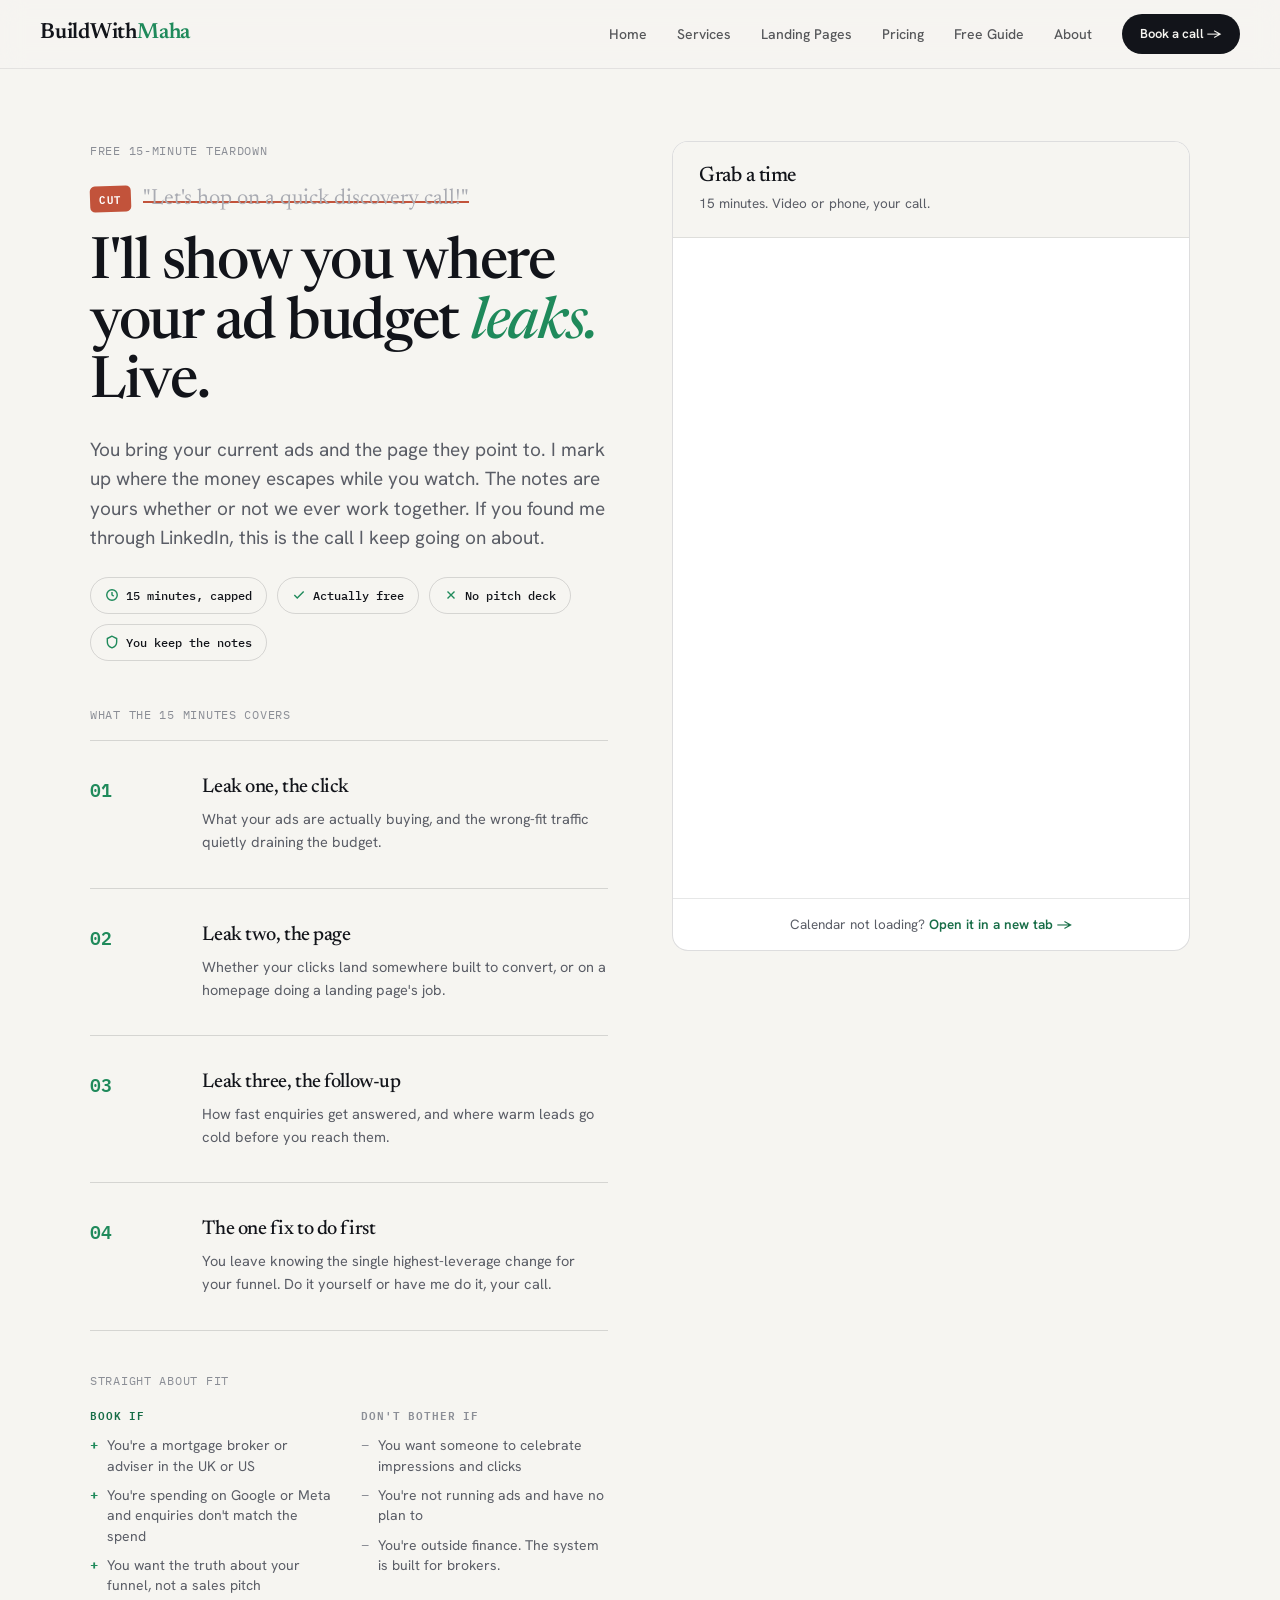
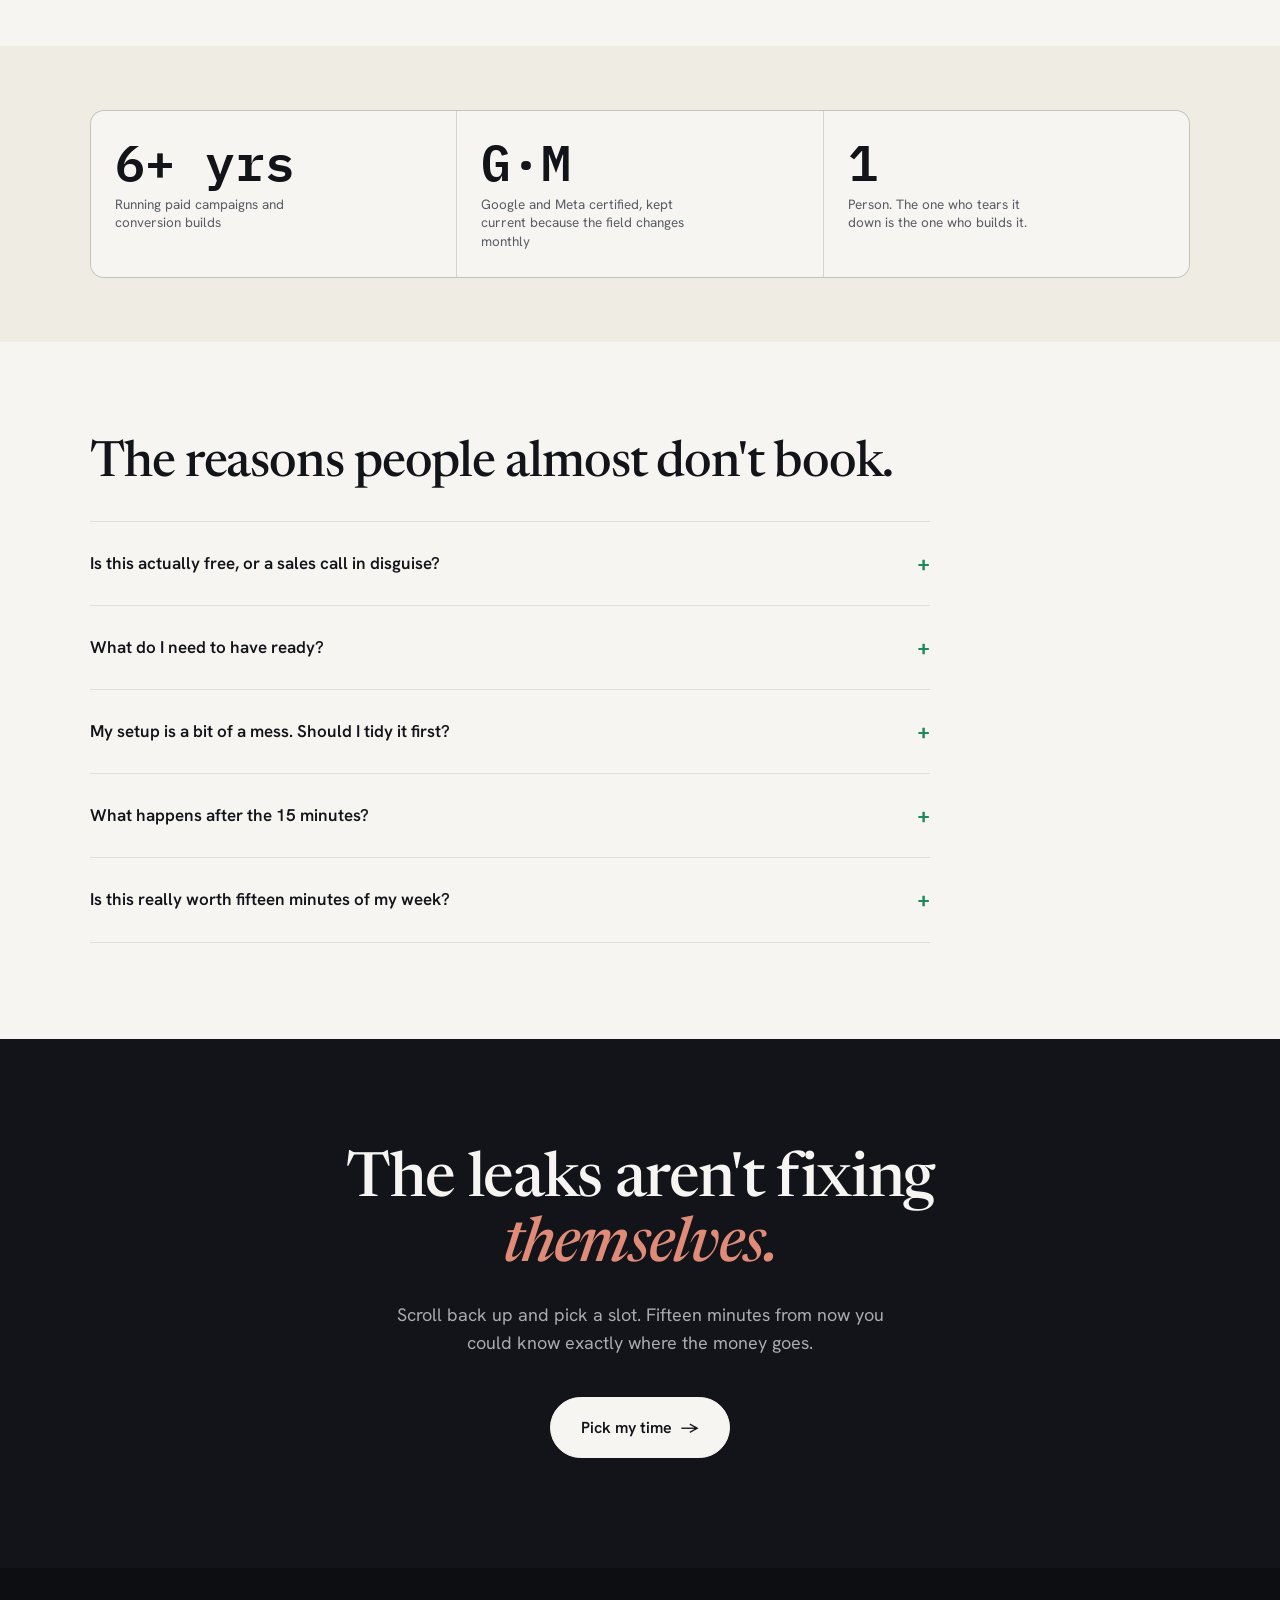
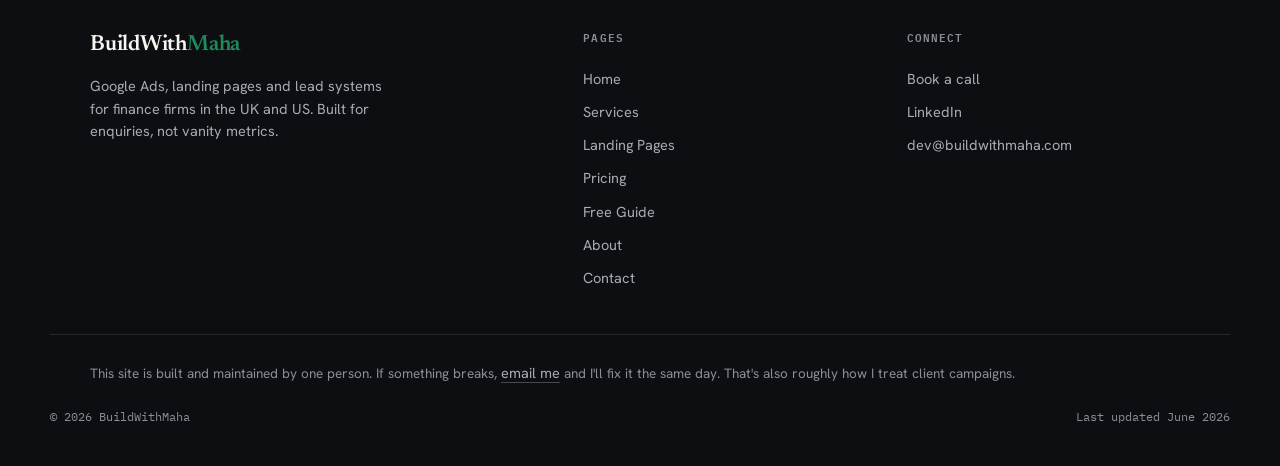
==== commit 3c2eb1be: "Add files via upload" ====
--- a/book/index.html
+++ b/book/index.html
@@ -1,9 +1,10 @@
 <!DOCTYPE html>
 <html lang="en"><head>
 <meta charset="UTF-8"><meta name="viewport" content="width=device-width, initial-scale=1">
-<title>Book your free 15-minute teardown — BuildWithMaha</title><meta name="description" content="Book a free 15-minute teardown of your mortgage ad funnel. I'll show you exactly where your budget leaks, live on the call. No pitch deck.">
-<meta property="og:title" content="Book your free 15-minute funnel teardown — BuildWithMaha">
-<meta property="og:description" content="I'll show you exactly where your ad budget leaks, live on a 15-minute call. For mortgage brokers and advisers. No pitch, no pressure.">
+<title>Book your free 15-minute teardown | BuildWithMaha</title>
+<meta name="description" content="Book a free 15-minute teardown of your mortgage ad funnel. I show you exactly where your budget leaks, live on the call. No pitch deck.">
+<meta property="og:title" content="Book your free 15-minute funnel teardown | BuildWithMaha">
+<meta property="og:description" content="I show you exactly where your ad budget leaks, live on a 15-minute call. For mortgage brokers and advisers. No pitch, no pressure.">
 <meta property="og:url" content="https://buildwithmaha.com/book">
 <link rel="stylesheet" href="/styles.css"><style>
 .book-grid{display:grid;grid-template-columns:1fr 1fr;gap:clamp(36px,5vw,68px);align-items:start}
@@ -14,7 +15,7 @@
 .cal-fallback{padding:15px 26px;border-top:1px solid var(--line);font-size:13.5px;color:var(--ink-soft);text-align:center}
 .cal-fallback a{color:var(--green-deep);font-weight:600}
 .pill-row{display:flex;flex-wrap:wrap;gap:10px;margin-top:24px}
-.pill{font-family:'IBM Plex Mono',monospace;font-size:12px;font-weight:500;color:var(--ink);border:1px solid var(--line-2);border-radius:999px;padding:8px 14px;display:inline-flex;gap:7px;align-items:center}
+.pill{font-family:'IBM Plex Mono',monospace;font-size:12px;font-weight:500;border:1px solid var(--line-2);border-radius:999px;padding:8px 14px;display:inline-flex;gap:7px;align-items:center}
 .pill svg{color:var(--green)}
 .who{display:grid;grid-template-columns:1fr 1fr;gap:24px;margin-top:14px}
 .who h5{font-family:'IBM Plex Mono',monospace;font-size:11px;font-weight:600;letter-spacing:.08em;text-transform:uppercase;margin-bottom:12px}
@@ -34,72 +35,71 @@
     <li><a href="/pricing">Pricing</a></li>
     <li><a href="/guide">Free Guide</a></li>
     <li><a href="/about">About</a></li>
-    <li class="nav-cta"><a href="/book">Book a call <span class="m">&rarr;</span></a></li>
+    <li class="nav-cta"><a href="/book">Book a call &rarr;</a></li>
   </ul>
   <button class="burger" aria-label="Menu">&#9776;</button>
 </nav>
-
 <section class="hero" style="padding-bottom:50px"><div class="wrap"><div class="book-grid">
   <div>
-    <div class="eyebrow">Free 15-minute teardown</div>
+    <p class="smallcap">Free 15-minute teardown</p>
     <div class="struck-on-view">
       <div class="cut-line"><span class="cut-tag">Cut</span><span class="cut-text">"Let's hop on a quick discovery call!"</span></div>
     </div>
     <h1 style="font-size:clamp(34px,5vw,58px);max-width:16ch;margin-top:18px">I'll show you where your ad budget <em>leaks.</em> Live.</h1>
-    <p class="lead" style="margin-top:22px">No discovery call. No pitch deck. You bring your current ads and landing page, and in fifteen minutes I mark up exactly where the money escapes &mdash; the click, the page, the follow-up. You keep the notes whether or not we ever work together.</p>
+    <p class="lead" style="margin-top:22px">You bring your current ads and the page they point to. I mark up where the money escapes while you watch. The notes are yours whether or not we ever work together. If you found me through LinkedIn, this is the call I keep going on about.</p>
     <div class="pill-row">
-      <span class="pill"><svg width="14" height="14" viewBox="0 0 24 24" fill="none" stroke="currentColor" stroke-width="2.4"><circle cx="12" cy="12" r="9"/><path d="M12 7v5l3 2"/></svg> 15 minutes</span>
+      <span class="pill"><svg width="14" height="14" viewBox="0 0 24 24" fill="none" stroke="currentColor" stroke-width="2.4"><circle cx="12" cy="12" r="9"/><path d="M12 7v5l3 2"/></svg> 15 minutes, capped</span>
       <span class="pill"><svg width="14" height="14" viewBox="0 0 24 24" fill="none" stroke="currentColor" stroke-width="2.4"><path d="M20 6 9 17l-5-5"/></svg> Actually free</span>
       <span class="pill"><svg width="14" height="14" viewBox="0 0 24 24" fill="none" stroke="currentColor" stroke-width="2.4"><path d="M18 6 6 18M6 6l12 12"/></svg> No pitch deck</span>
       <span class="pill"><svg width="14" height="14" viewBox="0 0 24 24" fill="none" stroke="currentColor" stroke-width="2.4"><path d="M12 2 4 6v6c0 5 3.5 8.5 8 10 4.5-1.5 8-5 8-10V6z"/></svg> You keep the notes</span>
     </div>
     <div style="margin-top:44px">
-      <div class="eyebrow reveal">What the 15 minutes covers</div>
+      <p class="smallcap">What the 15 minutes covers</p>
       <div class="steps">
-        <div class="step reveal"><div class="sn">01</div><div><h3>Leak one &mdash; the click</h3><p>What your ads are actually buying, and the wrong-fit traffic quietly draining the budget.</p></div></div>
-        <div class="step reveal"><div class="sn">02</div><div><h3>Leak two &mdash; the page</h3><p>Whether your clicks land somewhere built to convert, or on a homepage doing a landing page's job.</p></div></div>
-        <div class="step reveal"><div class="sn">03</div><div><h3>Leak three &mdash; the follow-up</h3><p>How fast enquiries get answered, and where warm leads go cold before you reach them.</p></div></div>
-        <div class="step reveal"><div class="sn">04</div><div><h3>The one fix to do first</h3><p>You leave with the single highest-leverage change for your funnel &mdash; yours to action with or without me.</p></div></div>
+        <div class="step reveal"><div class="sn">01</div><div><h3>Leak one, the click</h3><p>What your ads are actually buying, and the wrong-fit traffic quietly draining the budget.</p></div></div>
+        <div class="step reveal"><div class="sn">02</div><div><h3>Leak two, the page</h3><p>Whether your clicks land somewhere built to convert, or on a homepage doing a landing page's job.</p></div></div>
+        <div class="step reveal"><div class="sn">03</div><div><h3>Leak three, the follow-up</h3><p>How fast enquiries get answered, and where warm leads go cold before you reach them.</p></div></div>
+        <div class="step reveal"><div class="sn">04</div><div><h3>The one fix to do first</h3><p>You leave knowing the single highest-leverage change for your funnel. Do it yourself or have me do it, your call.</p></div></div>
       </div>
     </div>
     <div style="margin-top:40px">
-      <div class="eyebrow reveal">Straight about fit</div>
+      <p class="smallcap">Straight about fit</p>
       <div class="who reveal">
         <div class="yes"><h5>Book if</h5><ul><li>You're a mortgage broker or adviser in the UK or US</li><li>You're spending on Google or Meta and enquiries don't match the spend</li><li>You want the truth about your funnel, not a sales pitch</li></ul></div>
-        <div class="no"><h5>Don't bother if</h5><ul><li>You want someone to celebrate impressions and clicks</li><li>You're not running ads and have no plan to</li><li>You're outside finance &mdash; the system is built for brokers</li></ul></div>
+        <div class="no"><h5>Don't bother if</h5><ul><li>You want someone to celebrate impressions and clicks</li><li>You're not running ads and have no plan to</li><li>You're outside finance. The system is built for brokers.</li></ul></div>
       </div>
     </div>
   </div>
   <div class="cal-card reveal" id="bookCard">
-    <div class="cal-head"><div class="eyebrow" style="margin-bottom:6px">// pick a slot</div><h3>Grab a time</h3><p>15 minutes. Video or phone, your call.</p></div>
+    <div class="cal-head"><h3>Grab a time</h3><p>15 minutes. Video or phone, your call.</p></div>
     <div class="calendly-inline-widget" data-url="https://calendly.com/devminfo98/15-minute-growth-infrastructure-conversion-audit?hide_gdpr_banner=1&primary_color=1f8a5b"></div>
     <div class="cal-fallback">Calendar not loading? <a href="https://calendly.com/devminfo98/15-minute-growth-infrastructure-conversion-audit" target="_blank" rel="noopener">Open it in a new tab &rarr;</a></div>
   </div>
 </div></div></section>
 <section class="section-band" style="padding:64px 0"><div class="wrap"><div class="stats reveal" style="margin-top:0">
-  <div class="stat"><div class="n"><span data-count="6" data-suffix="+">0</span></div><p>Years running paid campaigns and conversion builds</p></div>
-  <div class="stat"><div class="n">G<span style="color:var(--green)">&middot;</span>M</div><p>Google &amp; Meta certified, and kept current</p></div>
-  <div class="stat"><div class="n"><span data-count="1">0</span></div><p>One person. The one who tears it down builds it. No handoffs.</p></div>
+  <div class="stat"><div class="n">6+ yrs</div><p>Running paid campaigns and conversion builds</p></div>
+  <div class="stat"><div class="n">G&middot;M</div><p>Google and Meta certified, kept current because the field changes monthly</p></div>
+  <div class="stat"><div class="n">1</div><p>Person. The one who tears it down is the one who builds it.</p></div>
 </div></div></section>
 <section><div class="wrap">
-  <div class="eyebrow reveal">Before you hesitate</div>
   <h2 class="reveal">The reasons people almost don't book.</h2>
   <div class="faq reveal">
-    <details open><summary>Is this actually free, or a sales call in disguise?</summary><div class="a">Free, and not a disguise. I tear down your funnel and tell you the leaks. If it makes sense to work together I'll say so at the end, and if it doesn't I'll say that too. Either way you leave with the notes.</div></details>
-    <details><summary>What do I need to have ready?</summary><div class="a">Just access to your current ads (Google or Meta) and the page they point to. If you've got an old account you're unsure about, bring it &mdash; that's often where the clearest leak is hiding.</div></details>
-    <details><summary>I'm not sure my setup is "good enough" to show.</summary><div class="a">That's exactly the point of a teardown. The messier it is, the more there is to find. No judgement &mdash; the goal is to fix it, not grade it.</div></details>
-    <details><summary>What happens after the 15 minutes?</summary><div class="a">You'll know your three leaks and the first fix to make. If you want to handle it yourself, the notes are yours. If you'd rather I build it, we talk about which plan fits. No pressure to decide on the call.</div></details>
-    <details><summary>I'm busy. Is this worth fifteen minutes?</summary><div class="a">If you're spending money on ads that aren't turning into booked clients, fifteen minutes to find out why is the highest-return quarter-hour in your week. And it's capped at fifteen.</div></details>
+    <details><summary>Is this actually free, or a sales call in disguise?</summary><div class="a">Free, and not a disguise. I tear down your funnel and tell you the leaks. If working together makes sense I'll say so at the end, and if it doesn't I'll say that too. Either way you leave with the notes.</div></details>
+    <details><summary>What do I need to have ready?</summary><div class="a">Access to your current ads and the page they point to. If you've got an abandoned old account, bring that as well. It's often where the clearest leak is hiding.</div></details>
+    <details><summary>My setup is a bit of a mess. Should I tidy it first?</summary><div class="a">Please don't. The mess is the point of a teardown. There's no judgement here, only fixes.</div></details>
+    <details><summary>What happens after the 15 minutes?</summary><div class="a">You'll know your leaks and the first fix to make. Handle it yourself and keep the notes, or ask me which plan fits. There's no pressure to decide anything on the call.</div></details>
+    <details><summary>Is this really worth fifteen minutes of my week?</summary><div class="a">If you're paying for ads that aren't becoming booked clients, finding out why is the best-paid quarter hour you'll have this month. And it's capped at fifteen. I respect the clock.</div></details>
   </div>
 </div></section>
-<div class="cta-band"><div class="wrap reveal"><div class="kicker">// last thing</div><h2 style="max-width:18ch;margin-left:auto;margin-right:auto">The leaks aren't fixing <em>themselves.</em></h2><p>Scroll back up, pick a slot, and in fifteen minutes you'll know exactly where your ad budget is going.</p><a class="btn btn-primary btn-big" href="#bookCard" onclick="document.getElementById('bookCard').scrollIntoView({behavior:'smooth'});return false;">Pick my time <span class="arr">&rarr;</span></a></div></div>
+<div class="cta-band"><div class="wrap reveal"><h2 style="max-width:18ch;margin-left:auto;margin-right:auto">The leaks aren't fixing <em>themselves.</em></h2><p>Scroll back up and pick a slot. Fifteen minutes from now you could know exactly where the money goes.</p><a class="btn btn-primary btn-big" href="#bookCard" onclick="document.getElementById('bookCard').scrollIntoView({behavior:'smooth'});return false;">Pick my time <span class="arr">&rarr;</span></a></div></div>
 <footer class="ft">
   <div class="wrap ft-top">
-    <div class="ft-tag"><div class="logo">BuildWith<b>Maha</b></div><p>Built for enquiries, not vanity metrics. Google Ads, landing pages, and lead systems for finance firms in the UK &amp; US.</p></div>
+    <div class="ft-tag"><div class="logo">BuildWith<b>Maha</b></div><p>Google Ads, landing pages and lead systems for finance firms in the UK and US. Built for enquiries, not vanity metrics.</p></div>
     <div><h4>Pages</h4><a href="/">Home</a><a href="/services">Services</a><a href="/landing-pages">Landing Pages</a><a href="/pricing">Pricing</a><a href="/guide">Free Guide</a><a href="/about">About</a><a href="/contact">Contact</a></div>
     <div><h4>Connect</h4><a href="/book">Book a call</a><a href="https://www.linkedin.com/in/buildwithmaha" target="_blank" rel="noopener">LinkedIn</a><a href="mailto:dev@buildwithmaha.com">dev@buildwithmaha.com</a></div>
   </div>
-  <div class="ft-legal"><span>&copy; <span id="year">2026</span> BuildWithMaha</span><span>Mortgage brokers &amp; financial advisers &middot; UK &amp; US</span></div>
+  <div class="wrap"><p class="ft-note">This site is built and maintained by one person. If something breaks, <a href="mailto:dev@buildwithmaha.com">email me</a> and I'll fix it the same day. That's also roughly how I treat client campaigns.</p></div>
+  <div class="ft-legal"><span>&copy; <span id="year">2026</span> BuildWithMaha</span><span>Last updated June 2026</span></div>
 </footer>
 <div class="sticky-cta"><a class="btn btn-primary" href="#bookCard" onclick="document.getElementById('bookCard').scrollIntoView({behavior:'smooth'});return false;">Pick my time &rarr;</a></div>
 <script src="/script.js"></script>
--- a/styles.css
+++ b/styles.css
@@ -1,166 +1,100 @@
-/* ============================================================
-   BuildWithMaha — design system v6 "Ledger"
-   From uploaded reference. Newsreader serif · IBM Plex Mono ·
-   Hanken Grotesk · warm paper · green accent · terracotta cut.
-   ============================================================ */
+/* BuildWithMaha — "Ledger" v6.2
+   Newsreader serif · IBM Plex Mono · Hanken Grotesk
+   warm paper · green accent · terracotta cut */
 
 @import url('https://fonts.googleapis.com/css2?family=Newsreader:ital,opsz,wght@0,6..72,400;0,6..72,500;0,6..72,600;1,6..72,400;1,6..72,500&family=Hanken+Grotesk:wght@400;500;600;700;800&family=IBM+Plex+Mono:wght@400;500;600&display=swap');
 
 :root{
-  --paper:#F6F5F1;
-  --paper-2:#efece4;        /* band */
-  --ink:#12141A;
-  --ink-2:#26282f;
-  --ink-soft:#5a5d66;
-  --ink-faint:#8b8e96;
-  --ink-fainter:#a9abb2;
-  --green:#1f8a5b;          /* accent */
-  --green-deep:#176d47;
-  --terra:#c2533b;          /* the cut / strike */
-  --terra-soft:#e08b78;
+  --paper:#F6F5F1; --paper-2:#efece4;
+  --ink:#12141A; --ink-2:#26282f; --ink-soft:#5a5d66; --ink-faint:#8b8e96; --ink-fainter:#a9abb2;
+  --green:#1f8a5b; --green-deep:#176d47;
+  --terra:#c2533b; --terra-soft:#e08b78;
   --footer:#0d0e12;
-  --line:rgba(18,20,26,0.1);
-  --line-2:rgba(18,20,26,0.14);
-  --wrap:1180px;
-  --nav-h:69px;
+  --line:rgba(18,20,26,0.1); --line-2:rgba(18,20,26,0.14);
+  --wrap:1180px; --nav-h:69px;
   --ease:cubic-bezier(.22,1,.36,1);
 }
-
 *{box-sizing:border-box;margin:0;padding:0}
 html{scroll-behavior:smooth}
-body{
-  background:var(--paper);color:var(--ink);
-  font-family:'Hanken Grotesk',system-ui,sans-serif;
-  font-size:16.5px;line-height:1.6;-webkit-font-smoothing:antialiased;
-  overflow-x:hidden;
-}
+body{background:var(--paper);color:var(--ink);font-family:'Hanken Grotesk',system-ui,sans-serif;font-size:16.5px;line-height:1.6;-webkit-font-smoothing:antialiased;overflow-x:hidden}
 ::selection{background:var(--ink);color:var(--paper)}
 img{max-width:100%;display:block}
 a{color:inherit;text-decoration:none}
-
 .wrap{max-width:var(--wrap);margin:0 auto;padding:0 40px}
 
-/* ---------- type ---------- */
 h1,h2,h3,.serif{font-family:'Newsreader',serif;font-weight:500;line-height:1.04;letter-spacing:-0.022em}
 h1{font-size:clamp(40px,6.4vw,82px);line-height:1.02}
-h2{font-size:clamp(30px,4vw,50px);line-height:1.05;letter-spacing:-0.02em;margin-bottom:16px}
+h2{font-size:clamp(30px,4vw,50px);line-height:1.05;margin-bottom:16px}
 h3{font-size:clamp(19px,2.2vw,24px);line-height:1.2;margin-bottom:8px}
 h1 em,h2 em,h3 em,.serif em{font-style:italic;color:var(--green);font-weight:500}
 .lead{font-size:clamp(16px,1.6vw,19px);line-height:1.55;color:var(--ink-soft);max-width:56ch}
 .muted{color:var(--ink-soft)}
 .mono{font-family:'IBM Plex Mono',monospace}
 
-/* section label: mono uppercase + trailing rule */
-.eyebrow{
-  display:flex;align-items:center;gap:10px;margin-bottom:18px;
-  font-family:'IBM Plex Mono',monospace;font-size:12px;letter-spacing:.06em;
-  text-transform:uppercase;color:var(--ink-soft);
-}
+.eyebrow{display:flex;align-items:center;gap:10px;margin-bottom:18px;font-family:'IBM Plex Mono',monospace;font-size:12px;letter-spacing:.06em;text-transform:uppercase;color:var(--ink-soft)}
 .eyebrow::after{content:"";flex:1;height:1px;background:var(--line-2)}
-.eyebrow.center{justify-content:center}
-.eyebrow.center::after{display:none}
-.eyebrow.center::before{content:"";width:34px;height:1px;background:var(--line-2)}
-
-/* pill eyebrow (hero) */
-.tagpill{
-  display:inline-flex;align-items:center;gap:9px;margin-bottom:30px;
-  font-family:'IBM Plex Mono',monospace;font-size:12px;letter-spacing:.04em;
-  text-transform:uppercase;color:var(--ink-soft);
-  border:1px solid var(--line-2);padding:7px 13px;border-radius:999px;
-}
-.tagpill .dot{width:6px;height:6px;border-radius:50%;background:var(--green)}
-
-/* ---------- intro curtain ---------- */
-.curtain{
-  position:fixed;inset:0;z-index:3000;background:var(--ink);
-  display:flex;align-items:center;justify-content:center;gap:14px;flex-direction:column;
-  transition:opacity .7s ease .2s,visibility .7s;
-}
-.curtain .mono{color:var(--terra-soft);font-size:13px;letter-spacing:.1em;text-transform:uppercase;opacity:0;animation:bwm-rise .6s var(--ease) .3s forwards}
-.curtain .serif{color:var(--paper);font-size:clamp(20px,3vw,30px);font-style:italic;opacity:0;animation:bwm-rise .7s var(--ease) .5s forwards}
+/* plain small label, no rule: used to vary section rhythm */
+.smallcap{font-family:'IBM Plex Mono',monospace;font-size:12px;letter-spacing:.06em;text-transform:uppercase;color:var(--ink-faint);margin-bottom:16px}
+
+.audlabel{font-family:'IBM Plex Mono',monospace;font-size:12.5px;letter-spacing:.04em;color:var(--ink-soft);margin-bottom:28px}
+
+/* intro */
+.curtain{position:fixed;inset:0;z-index:3000;background:var(--ink);display:flex;align-items:center;justify-content:center;transition:opacity .7s ease .2s,visibility .7s}
+.curtain .serif{color:var(--paper);font-size:clamp(20px,3vw,30px);font-style:italic;opacity:0;animation:bwm-rise .7s var(--ease) .3s forwards}
 .curtain.done{opacity:0;visibility:hidden}
-
-/* ---------- nav ---------- */
-.nav{
-  position:sticky;top:0;z-index:50;
-  display:flex;align-items:center;justify-content:space-between;
-  padding:0 40px;height:var(--nav-h);
-  background:rgba(246,245,241,0.82);backdrop-filter:blur(12px);
-  border-bottom:1px solid rgba(18,20,26,0.08);
-}
-.nav-inner{display:contents}
+@keyframes bwm-rise{from{opacity:0;transform:translateY(12px)}to{opacity:1;transform:none}}
+
+/* nav */
+.nav{position:sticky;top:0;z-index:50;display:flex;align-items:center;justify-content:space-between;padding:0 40px;height:var(--nav-h);background:rgba(246,245,241,0.82);backdrop-filter:blur(12px);border-bottom:1px solid rgba(18,20,26,0.08)}
 .logo{font-family:'Newsreader',serif;font-size:22px;font-weight:600;letter-spacing:-.01em}
 .logo b{color:var(--green);font-weight:600}
 .nav-links{display:flex;align-items:center;gap:30px;list-style:none;font-size:14px;font-weight:500}
 .nav-links a{color:var(--ink);opacity:.7;transition:opacity .2s,color .2s}
 .nav-links a:hover,.nav-links a.active{opacity:1;color:var(--green)}
-.nav-links a.active{opacity:1}
-.nav-cta a,a.btn-nav{
-  display:inline-flex;align-items:center;gap:7px;background:var(--ink);color:var(--paper)!important;
-  padding:10px 18px;border-radius:999px;font-weight:600;font-size:13px;opacity:1!important;
-  transition:background .25s;
-}
+.nav-cta a{display:inline-flex;align-items:center;gap:7px;background:var(--ink);color:var(--paper)!important;padding:10px 18px;border-radius:999px;font-weight:600;font-size:13px;opacity:1!important;transition:background .25s}
 .nav-cta a:hover{background:var(--green)}
-.nav-cta a .m,a.btn-nav .m{font-family:'IBM Plex Mono',monospace}
 .burger{display:none;background:none;border:1px solid var(--line-2);border-radius:8px;width:42px;height:38px;font-size:1rem;cursor:pointer;color:var(--ink)}
 
-/* ---------- buttons ---------- */
-.btn{
-  display:inline-flex;align-items:center;justify-content:center;gap:9px;
-  font-family:'Hanken Grotesk',sans-serif;font-weight:600;font-size:15px;
-  padding:14px 24px;border-radius:999px;border:1px solid var(--ink);
-  cursor:pointer;transition:background .25s var(--ease),color .25s,border-color .25s,transform .25s var(--ease);
-  background:transparent;color:var(--ink);
-}
-.btn .m{font-family:'IBM Plex Mono',monospace}
+/* buttons */
+.btn{display:inline-flex;align-items:center;justify-content:center;gap:9px;font-weight:600;font-size:15px;padding:14px 24px;border-radius:999px;border:1px solid var(--ink);cursor:pointer;transition:background .25s var(--ease),color .25s,border-color .25s,transform .25s var(--ease);background:transparent;color:var(--ink);font-family:'Hanken Grotesk',sans-serif}
 .btn-primary{background:var(--ink);color:var(--paper);border-color:var(--ink)}
 .btn-primary:hover{background:var(--green);border-color:var(--green);transform:translateY(-2px)}
 .btn-ghost:hover{background:var(--ink);color:var(--paper);transform:translateY(-2px)}
 .btn-big{padding:17px 30px;font-size:16px}
 .btn .arr{transition:transform .25s var(--ease)}
 .btn:hover .arr{transform:translateX(4px)}
-
-.risk-note{display:flex;align-items:center;gap:9px;margin-top:16px;font-size:13.5px;color:var(--ink-faint);font-family:'IBM Plex Mono',monospace;letter-spacing:.02em}
+.risk-note{display:flex;align-items:center;gap:9px;margin-top:16px;font-size:13.5px;color:var(--ink-faint);font-family:'IBM Plex Mono',monospace}
 .risk-note svg{flex:none;color:var(--green)}
 
-/* ---------- hero ---------- */
+/* hero */
 .hero{position:relative;padding:72px 0 56px}
-.hero h1{max-width:14ch;margin-bottom:0}
+.hero h1{max-width:14ch}
 .hero .lead{margin-top:24px}
 .hero-cta{display:flex;flex-wrap:wrap;gap:14px;align-items:center;margin-top:32px}
 
-/* the cut/strike line (terracotta) */
-.cut-line{display:flex;align-items:baseline;gap:12px;margin:22px 0 0;flex-wrap:wrap}
-.cut-tag{
-  font-family:'IBM Plex Mono',monospace;font-size:11px;font-weight:600;letter-spacing:.06em;
-  text-transform:uppercase;color:#fff;background:var(--terra);padding:4px 9px;border-radius:5px;flex-shrink:0;
-}
-.cut-text{
-  font-family:'Newsreader',serif;font-size:clamp(17px,2.1vw,22px);color:var(--ink-fainter);
-  position:relative;
-  background-image:linear-gradient(var(--terra),var(--terra));
-  background-repeat:no-repeat;background-position:0 58%;background-size:0% 2px;
-  transition:background-size .6s var(--ease) .3s;
-}
+/* hand-drawn underline under a key phrase */
+.hand-u{position:relative;display:inline-block}
+.hand-u svg{position:absolute;left:-2%;bottom:-0.18em;width:104%;height:.42em;overflow:visible;pointer-events:none}
+.hand-u svg path{fill:none;stroke:var(--green);stroke-width:5;stroke-linecap:round;
+  stroke-dasharray:900;stroke-dashoffset:900;transition:stroke-dashoffset 1.1s var(--ease) 1.1s}
+.hand-u.in svg path{stroke-dashoffset:0}
+
+/* the cut */
+.cut-line{display:flex;align-items:baseline;gap:12px;margin-top:22px;flex-wrap:wrap}
+.cut-tag{font-family:'IBM Plex Mono',monospace;font-size:11px;font-weight:600;letter-spacing:.06em;text-transform:uppercase;color:#fff;background:var(--terra);padding:4px 9px;border-radius:5px;flex-shrink:0;transform:rotate(-2deg)}
+.cut-text{font-family:'Newsreader',serif;font-size:clamp(17px,2.1vw,22px);color:var(--ink-fainter);background-image:linear-gradient(var(--terra),var(--terra));background-repeat:no-repeat;background-position:0 58%;background-size:0% 2px;transition:background-size .6s var(--ease) .3s}
 .struck .cut-text{background-size:100% 2px}
-.truth-line{
-  font-family:'Newsreader',serif;font-style:italic;color:var(--green);
-  font-size:clamp(22px,2.6vw,30px);margin-top:14px;display:block;
-  opacity:0;transform:translateY(10px);transition:opacity .7s var(--ease) .8s,transform .7s var(--ease) .8s;
-}
+.truth-line{font-family:'Newsreader',serif;font-style:italic;color:var(--green);font-size:clamp(22px,2.6vw,30px);margin-top:14px;display:block;opacity:0;transform:translateY(10px);transition:opacity .7s var(--ease) .8s,transform .7s var(--ease) .8s}
 .struck .truth-line{opacity:1;transform:none}
 
-/* ---------- stat strip ---------- */
-.stats{
-  display:grid;grid-template-columns:repeat(3,1fr);gap:1px;margin-top:54px;
-  background:var(--line);border:1px solid var(--line);border-radius:14px;overflow:hidden;
-}
+/* stat strip: static, editorial */
+.stats{display:grid;grid-template-columns:repeat(3,1fr);gap:1px;margin-top:54px;background:var(--line);border:1px solid var(--line);border-radius:14px;overflow:hidden}
 .stat{background:var(--paper);padding:26px 24px}
-.stat .n{font-family:'IBM Plex Mono',monospace;font-size:clamp(38px,5vw,56px);font-weight:600;letter-spacing:-.02em;line-height:1}
+.stat .n{font-family:'IBM Plex Mono',monospace;font-size:clamp(34px,4.6vw,50px);font-weight:600;line-height:1}
 .stat .n em{font-style:normal;color:var(--green)}
-.stat p{font-size:13.5px;color:var(--ink-soft);margin-top:8px;line-height:1.4;max-width:24ch}
-
-/* ---------- ticker ---------- */
+.stat p{font-size:13.5px;color:var(--ink-soft);margin-top:8px;line-height:1.4;max-width:26ch}
+
+/* ticker */
 .ticker{border-top:1px solid var(--line);border-bottom:1px solid var(--line);background:var(--ink);overflow:hidden;padding:14px 0}
 .ticker-track{display:flex;width:max-content;animation:bwm-marquee 32s linear infinite;font-family:'Newsreader',serif;font-style:italic;font-size:20px;color:var(--paper)}
 .ticker:hover .ticker-track{animation-play-state:paused}
@@ -168,7 +102,6 @@
 .ticker .sep{color:var(--green);padding:0 22px;font-style:normal}
 @keyframes bwm-marquee{from{transform:translateX(0)}to{transform:translateX(-50%)}}
 
-/* ---------- sections ---------- */
 section{padding:96px 0}
 .section-band{background:var(--paper-2)}
 .section-ink{background:var(--ink);color:var(--paper)}
@@ -177,19 +110,17 @@
 .section-ink .eyebrow{color:var(--ink-faint)}
 .section-ink .eyebrow::after{background:rgba(246,245,241,0.14)}
 
-/* ---------- BS / Truth ledger ---------- */
-.bst{display:grid;gap:0;margin-top:30px;border-top:1px solid var(--line)}
+/* BS / Truth */
+.bst{display:grid;margin-top:30px;border-top:1px solid var(--line)}
 .bst-row{display:grid;grid-template-columns:1fr 1fr;gap:clamp(24px,4vw,64px);padding:40px 0;border-bottom:1px solid var(--line)}
 .bst-row .lbl{font-family:'IBM Plex Mono',monospace;font-size:11px;letter-spacing:.08em;text-transform:uppercase;margin-bottom:14px}
 .bst-row .bs .lbl{color:var(--terra)}
 .bst-row .tr .lbl{color:var(--green)}
 .bst-row .bs p{font-family:'Newsreader',serif;font-style:italic;font-size:clamp(18px,2vw,23px);color:var(--ink-faint);line-height:1.4}
-.bst-row .tr p{font-size:16px;color:var(--ink);line-height:1.6}
-.bst-row .tr b{color:var(--green-deep);font-weight:700}
-
-/* ---------- three leaks ---------- */
-.leaks-head{display:flex;align-items:flex-end;justify-content:space-between;gap:30px;flex-wrap:wrap}
-.leak-list{margin-top:8px}
+.bst-row .tr p{font-size:16px;line-height:1.6}
+.bst-row .tr b{color:var(--green-deep)}
+
+/* leaks */
 .leak-row{display:grid;grid-template-columns:90px 1fr;gap:clamp(18px,3vw,48px);padding:42px 0;border-top:1px solid var(--line)}
 .leak-row:last-child{border-bottom:1px solid var(--line)}
 .leak-no{font-family:'IBM Plex Mono',monospace;font-size:clamp(34px,4.5vw,52px);font-weight:500;color:var(--ink-fainter);line-height:1;transition:color .5s var(--ease)}
@@ -198,17 +129,12 @@
 .leak-row .fix{display:inline-flex;align-items:center;gap:9px;margin-top:14px;font-size:14px;font-weight:600;color:var(--green-deep);font-family:'IBM Plex Mono',monospace}
 .leak-row .fix a{color:var(--green-deep);border-bottom:1px solid currentColor}
 
-/* ---------- chart (funnel ridge) ---------- */
-.chart-card{
-  border:1px solid rgba(246,245,241,0.14);border-radius:18px;padding:30px 30px 22px;
-  background:rgba(246,245,241,0.03);margin-bottom:36px;
-}
-.chart-head{display:flex;justify-content:space-between;align-items:baseline;margin-bottom:8px;
-  font-family:'IBM Plex Mono',monospace;font-size:11px;letter-spacing:.05em;text-transform:uppercase;color:var(--ink-faint)}
+/* chart */
+.chart-card{border:1px solid rgba(246,245,241,0.14);border-radius:18px;padding:30px 30px 22px;background:rgba(246,245,241,0.03);margin-bottom:36px}
+.chart-head{display:flex;justify-content:space-between;align-items:baseline;margin-bottom:8px;font-family:'IBM Plex Mono',monospace;font-size:11px;letter-spacing:.05em;text-transform:uppercase;color:var(--ink-faint)}
 .chart svg{width:100%;height:auto;display:block;overflow:visible}
 .chart .baseline{stroke:rgba(31,138,91,0.5);stroke-width:1.5;stroke-dasharray:4 5}
-.chart .funnel{fill:none;stroke:var(--terra);stroke-width:2.5;stroke-linecap:round;stroke-linejoin:round;
-  stroke-dasharray:2600;stroke-dashoffset:2600}
+.chart .funnel{fill:none;stroke:var(--terra);stroke-width:2.5;stroke-linecap:round;stroke-linejoin:round;stroke-dasharray:2600;stroke-dashoffset:2600}
 .chart.in .funnel{animation:bwm-draw 2.4s var(--ease) forwards}
 @keyframes bwm-draw{to{stroke-dashoffset:0}}
 .chart .dip{fill:var(--terra);opacity:0;transition:opacity .5s}
@@ -218,31 +144,43 @@
 .chart.in .dip:nth-of-type(3){transition-delay:2s}
 .chart .diplbl{font-family:'IBM Plex Mono',monospace;font-size:13px;fill:var(--ink-fainter)}
 
-/* ---------- maths ledger ---------- */
-.maths-board{display:grid;grid-template-columns:repeat(7,auto);gap:clamp(8px,2vw,26px);align-items:center;
-  justify-content:start;border-top:1px solid var(--line);border-bottom:1px solid var(--line);padding:40px 0;margin-top:8px}
-.maths-step .n{font-family:'IBM Plex Mono',monospace;font-weight:600;font-size:clamp(28px,4vw,46px);line-height:1}
-.maths-step .n em{font-style:normal;color:var(--green)}
-.maths-step p{font-family:'IBM Plex Mono',monospace;font-size:11px;letter-spacing:.06em;text-transform:uppercase;color:var(--ink-faint);margin-top:8px}
-.maths-arrow{font-family:'IBM Plex Mono',monospace;color:var(--ink-faint);font-size:20px}
-
-/* ---------- what I build cards ---------- */
+/* calculator */
+.calc{margin-top:8px;border:1px solid var(--line);border-radius:16px;overflow:hidden;background:var(--paper)}
+.calc-board{display:grid;grid-template-columns:1fr auto 1fr auto 1fr auto 1fr;align-items:center;gap:clamp(6px,1.5vw,20px);padding:34px clamp(20px,3vw,40px) 36px}
+.calc-step{text-align:center;padding:18px 10px;border-radius:12px}
+.calc-step.hot{background:rgba(31,138,91,0.07);box-shadow:inset 0 0 0 1px rgba(31,138,91,0.3)}
+.calc-step p{font-family:'IBM Plex Mono',monospace;font-size:11px;letter-spacing:.08em;text-transform:uppercase;color:var(--ink-faint);margin-bottom:10px}
+.calc-step .n{font-family:'IBM Plex Mono',monospace;font-weight:600;font-size:clamp(28px,4vw,46px);line-height:1;font-variant-numeric:tabular-nums}
+.calc-step .n.green{color:var(--green)}
+.calc-arrow{font-family:'IBM Plex Mono',monospace;color:var(--ink-faint);font-size:18px;text-align:center}
+.calc-control{display:grid;grid-template-columns:1.1fr 1fr;gap:clamp(24px,4vw,48px);align-items:center;padding:26px clamp(20px,3vw,40px);border-top:1px solid var(--line);background:var(--paper-2)}
+.calc-slider-head{display:flex;justify-content:space-between;align-items:baseline;margin-bottom:12px}
+.calc-slider-head span:first-child{font-weight:600;font-size:15px}
+.calc-slider-head .green{font-size:18px;font-weight:600;color:var(--green);font-family:'IBM Plex Mono',monospace}
+.calc-slider-ends{display:flex;justify-content:space-between;margin-top:10px;font-family:'IBM Plex Mono',monospace;font-size:11px;color:var(--ink-faint)}
+.calc-note{font-size:14px;color:var(--ink-soft);line-height:1.55}
+.calc-note b{color:var(--green-deep)}
+#cRange{-webkit-appearance:none;appearance:none;width:100%;height:6px;border-radius:999px;background:linear-gradient(var(--green),var(--green)) no-repeat,var(--line);background-size:56% 100%;outline:none;cursor:pointer}
+#cRange::-webkit-slider-thumb{-webkit-appearance:none;appearance:none;width:22px;height:22px;border-radius:50%;background:var(--green);border:3px solid var(--paper);box-shadow:0 2px 6px rgba(18,20,26,.25);cursor:grab}
+#cRange::-moz-range-thumb{width:22px;height:22px;border-radius:50%;background:var(--green);border:3px solid var(--paper);box-shadow:0 2px 6px rgba(18,20,26,.25);cursor:grab}
+
+/* build cards */
 .build-grid{display:grid;grid-template-columns:repeat(3,1fr);gap:0;margin-top:36px;border-top:1px solid var(--line)}
-.build-card{padding:34px 30px 30px;border-bottom:1px solid var(--line);border-right:1px solid var(--line);position:relative;transition:background .3s}
+.build-card{padding:34px 30px 30px;border-bottom:1px solid var(--line);border-right:1px solid var(--line);transition:background .3s}
 .build-card:nth-child(3n){border-right:0}
 .build-card:hover{background:var(--paper-2)}
 .build-card .k{font-family:'IBM Plex Mono',monospace;font-size:11px;letter-spacing:.08em;text-transform:uppercase;color:var(--green);margin-bottom:14px}
 .build-card p{color:var(--ink-soft);font-size:14.5px;margin-top:6px}
 
-/* ---------- how it works ---------- */
-.steps{display:grid;gap:0}
+/* steps */
+.steps{display:grid}
 .step{display:grid;grid-template-columns:74px 1fr;gap:clamp(16px,3vw,40px);padding:34px 0;border-top:1px solid var(--line-2)}
 .step:last-child{border-bottom:1px solid var(--line-2)}
 .step .sn{font-family:'IBM Plex Mono',monospace;font-size:18px;font-weight:600;color:var(--green)}
 .step h3{font-size:20px}
 .step p{color:var(--ink-soft);font-size:14.5px;margin-top:4px;max-width:64ch}
 
-/* ---------- pricing ---------- */
+/* pricing */
 .price-grid{display:grid;grid-template-columns:repeat(3,1fr);gap:0;border:1px solid var(--line);border-radius:14px;overflow:hidden;margin-top:30px}
 .price-card{background:var(--paper);padding:clamp(28px,3vw,40px);display:flex;flex-direction:column;border-right:1px solid var(--line);position:relative;transition:background .3s}
 .price-card:last-child{border-right:0}
@@ -264,7 +202,7 @@
 .guarantee{margin-top:60px;border-top:2px solid var(--ink);padding-top:40px;display:grid;grid-template-columns:auto 1fr;gap:clamp(20px,3vw,40px);align-items:start}
 .guarantee .badge{width:60px;height:60px;border-radius:50%;border:1px solid var(--ink);display:grid;place-items:center;font-size:1.3rem;color:var(--green)}
 
-/* ---------- FAQ ---------- */
+/* FAQ */
 .faq{display:grid;max-width:840px;margin-top:30px}
 .faq details{border-top:1px solid var(--line)}
 .faq details:last-child{border-bottom:1px solid var(--line)}
@@ -276,9 +214,8 @@
 .faq .a{padding:0 0 26px;color:var(--ink-soft);font-size:15px;max-width:68ch}
 .faq .a a{color:var(--green-deep);font-weight:600;border-bottom:1px solid currentColor}
 
-/* ---------- final CTA ---------- */
+/* CTA */
 .cta-band{background:var(--ink);color:var(--paper);padding:110px 0;text-align:center}
-.cta-band .kicker{font-family:'IBM Plex Mono',monospace;font-size:12px;letter-spacing:.06em;text-transform:uppercase;color:var(--ink-faint);margin-bottom:24px}
 .cta-band h2{color:var(--paper);font-size:clamp(34px,5vw,62px);margin-bottom:22px}
 .cta-band h2 em{color:var(--terra-soft)}
 .cta-band p{font-size:18px;line-height:1.55;color:var(--ink-fainter);max-width:50ch;margin:0 auto 40px}
@@ -286,14 +223,14 @@
 .cta-band .btn-primary:hover{background:var(--green);color:#fff;border-color:var(--green)}
 .cta-band .risk-note{justify-content:center;color:var(--ink-faint)}
 
-/* ---------- forms ---------- */
+/* forms */
 .form{display:grid;gap:24px;max-width:600px}
 .form label{font-family:'IBM Plex Mono',monospace;font-size:11px;font-weight:600;letter-spacing:.08em;text-transform:uppercase;color:var(--ink-faint);display:block;margin-bottom:8px}
 .form input,.form select,.form textarea{width:100%;padding:13px 0;border:0;border-bottom:1px solid var(--line-2);background:transparent;font-family:inherit;font-size:16px;color:var(--ink);transition:border-color .25s}
 .form input:focus,.form select:focus,.form textarea:focus{outline:none;border-bottom-color:var(--green)}
 .form textarea{min-height:110px;resize:vertical}
 
-/* ---------- footer ---------- */
+/* footer */
 .ft{background:var(--footer);color:var(--ink-fainter);padding:60px 0 40px}
 .ft-top{display:grid;grid-template-columns:1.6fr 1fr 1fr;gap:40px;padding-bottom:40px;border-bottom:1px solid rgba(246,245,241,0.1)}
 .ft .logo{color:var(--paper);margin-bottom:12px}
@@ -302,14 +239,16 @@
 .ft h4{font-family:'IBM Plex Mono',monospace;font-size:11px;letter-spacing:.1em;text-transform:uppercase;color:var(--ink-faint);margin-bottom:16px;font-weight:600}
 .ft a{display:block;padding:5px 0;font-size:14.5px;color:var(--ink-fainter);transition:color .2s}
 .ft a:hover{color:var(--green)}
-.ft-legal{max-width:var(--wrap);margin:30px auto 0;display:flex;justify-content:space-between;gap:16px;flex-wrap:wrap;font-family:'IBM Plex Mono',monospace;font-size:12px;color:var(--ink-faint)}
-
-/* ---------- sticky mobile CTA ---------- */
+.ft-note{max-width:var(--wrap);margin:26px auto 0;padding:0 0;font-size:13.5px;color:var(--ink-faint);line-height:1.6}
+.ft-note a{display:inline;padding:0;color:var(--ink-fainter);border-bottom:1px solid rgba(246,245,241,0.25)}
+.ft-legal{max-width:var(--wrap);margin:22px auto 0;display:flex;justify-content:space-between;gap:16px;flex-wrap:wrap;font-family:'IBM Plex Mono',monospace;font-size:12px;color:var(--ink-faint)}
+
+/* sticky mobile CTA */
 .sticky-cta{position:fixed;left:16px;right:16px;bottom:16px;z-index:60;display:none;justify-content:center;transform:translateY(150%);transition:transform .45s var(--ease)}
 .sticky-cta.show{transform:none}
 .sticky-cta .btn{width:100%;max-width:480px;box-shadow:0 16px 34px -14px rgba(18,20,26,.5)}
 
-/* ---------- reveals ---------- */
+/* reveals */
 .reveal{opacity:0;transform:translateY(20px);transition:opacity .8s var(--ease),transform .8s var(--ease)}
 .reveal.in{opacity:1;transform:none}
 [data-stagger]>*{opacity:0;transform:translateY(20px);transition:opacity .7s var(--ease),transform .7s var(--ease)}
@@ -320,9 +259,7 @@
 [data-stagger].in>*:nth-child(4){transition-delay:.29s}
 [data-stagger].in>*:nth-child(5){transition-delay:.37s}
 [data-stagger].in>*:nth-child(6){transition-delay:.45s}
-[data-stagger].in>*:nth-child(7){transition-delay:.53s}
-
-/* ---------- responsive ---------- */
+
 @media (max-width:900px){
   .build-grid{grid-template-columns:1fr 1fr}
   .build-card:nth-child(3n){border-right:1px solid var(--line)}
@@ -340,18 +277,14 @@
   .stats{grid-template-columns:1fr}
   .build-grid{grid-template-columns:1fr}
   .build-card{border-right:0!important}
-  .maths-board{grid-template-columns:1fr 1fr;gap:24px 16px;justify-content:stretch;text-align:center}
-  .maths-arrow{display:none}
+  .calc-board{grid-template-columns:1fr 1fr;gap:18px}
+  .calc-arrow{display:none}
+  .calc-control{grid-template-columns:1fr;gap:22px}
   .leak-row{grid-template-columns:1fr;gap:8px}
   .ft-top{grid-template-columns:1fr;gap:30px}
   .guarantee{grid-template-columns:1fr}
   .step{grid-template-columns:52px 1fr;gap:16px}
-  .nav-links{
-    position:fixed;inset:var(--nav-h) 0 auto 0;background:var(--paper);
-    border-bottom:1px solid var(--line-2);flex-direction:column;align-items:flex-start;
-    padding:0 22px;gap:0;max-height:0;overflow:hidden;pointer-events:none;
-    transition:max-height .4s var(--ease),padding .4s var(--ease);
-  }
+  .nav-links{position:fixed;inset:var(--nav-h) 0 auto 0;background:var(--paper);border-bottom:1px solid var(--line-2);flex-direction:column;align-items:flex-start;padding:0 22px;gap:0;max-height:0;overflow:hidden;pointer-events:none;transition:max-height .4s var(--ease),padding .4s var(--ease)}
   .nav-links.open{max-height:80vh;padding:24px 22px;pointer-events:auto}
   .nav-links li{width:100%;padding:9px 0;opacity:0;transform:translateX(-10px);transition:opacity .3s,transform .3s}
   .nav-links.open li{opacity:1;transform:none}
@@ -362,14 +295,11 @@
   .nav-links.open li:nth-child(5){transition-delay:.25s}
   .nav-links.open li:nth-child(6){transition-delay:.3s}
   .nav-links.open li:nth-child(7){transition-delay:.35s}
-  .nav-links.open li:nth-child(8){transition-delay:.4s}
   .nav-cta a{margin-top:8px}
   .burger{display:block}
   .ft{padding-bottom:96px}
   .sticky-cta{display:flex}
 }
-
-/* reduced motion */
 @media (prefers-reduced-motion:reduce){
   *,*::before,*::after{animation:none!important;transition:none!important}
   .reveal,[data-stagger]>*{opacity:1;transform:none}
@@ -377,10 +307,8 @@
   .truth-line{opacity:1;transform:none}
   .chart .funnel{stroke-dashoffset:0}
   .chart .dip{opacity:1}
+  .hand-u svg path{stroke-dashoffset:0}
   .curtain{display:none}
   html{scroll-behavior:auto}
 }
-
-a:focus-visible,button:focus-visible,input:focus-visible,textarea:focus-visible,select:focus-visible,summary:focus-visible{
-  outline:2px solid var(--green);outline-offset:3px;border-radius:3px;
-}
+a:focus-visible,button:focus-visible,input:focus-visible,textarea:focus-visible,select:focus-visible,summary:focus-visible{outline:2px solid var(--green);outline-offset:3px;border-radius:3px}
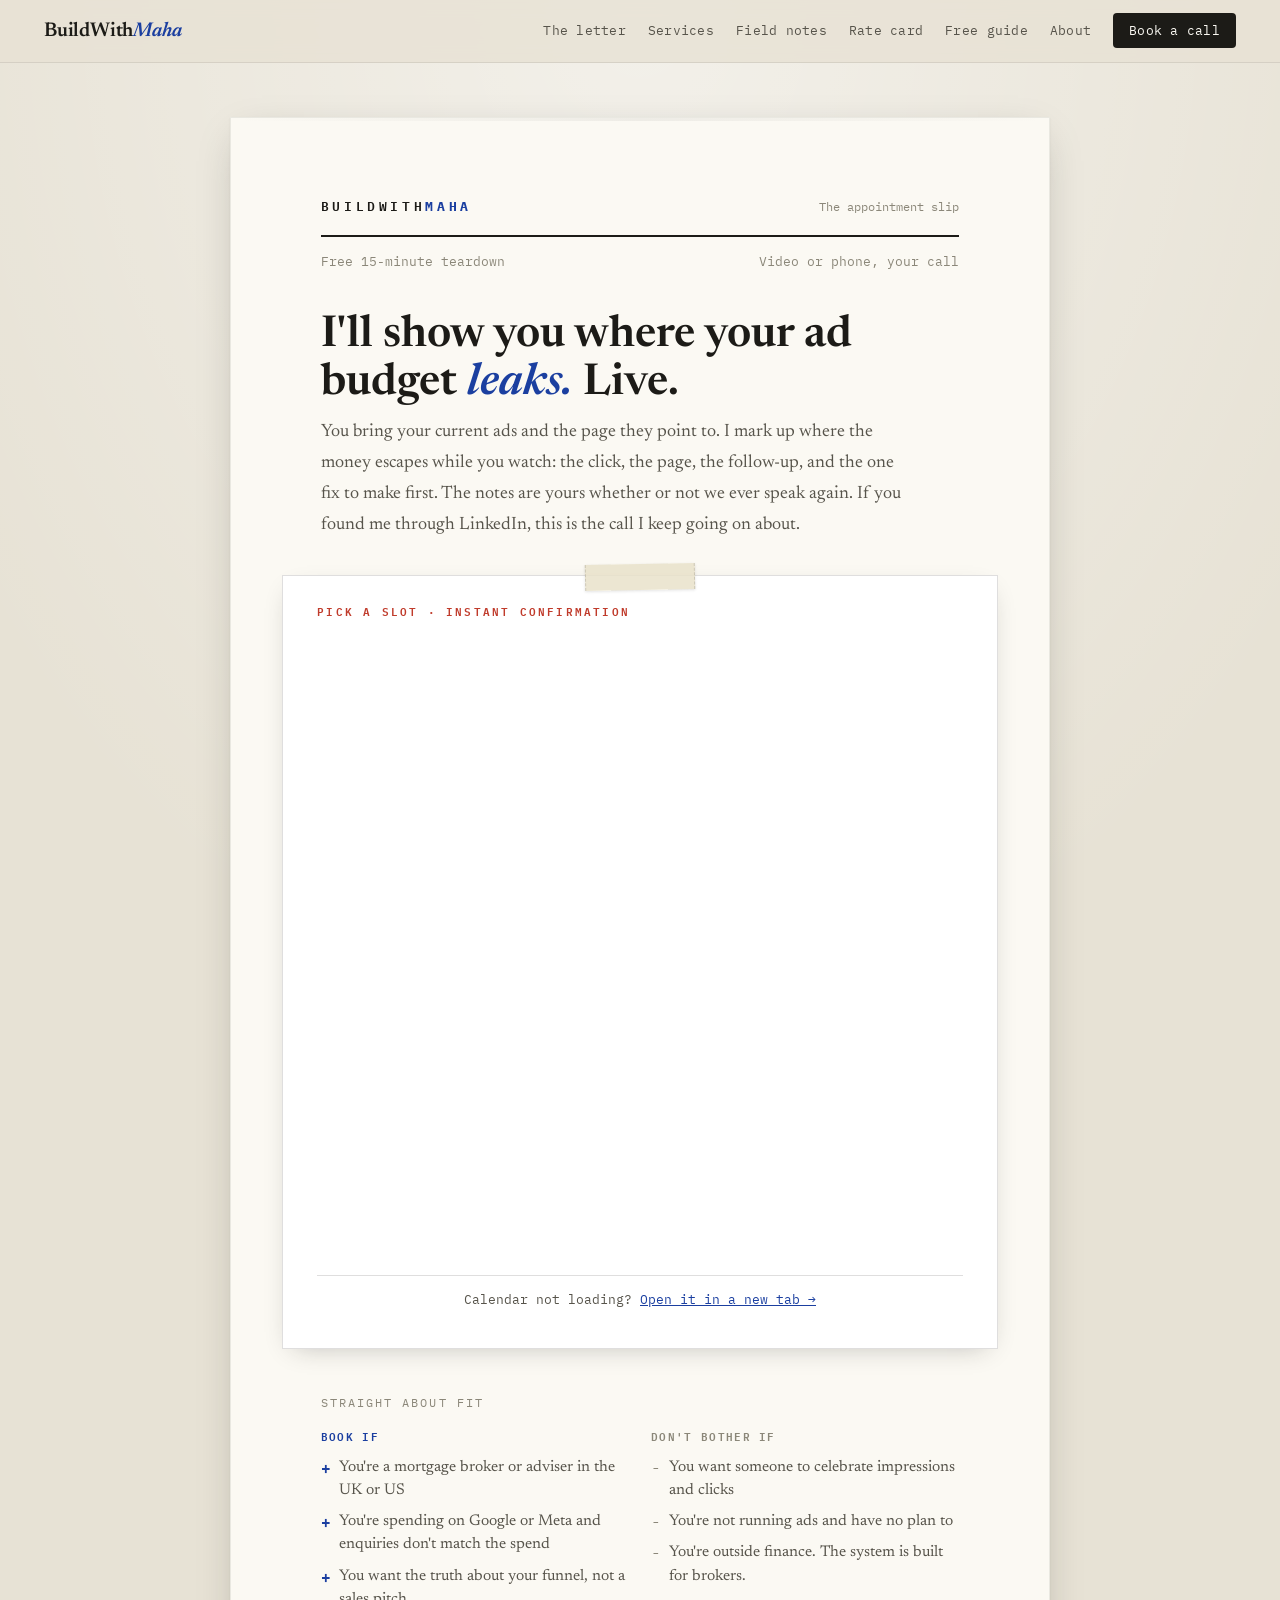
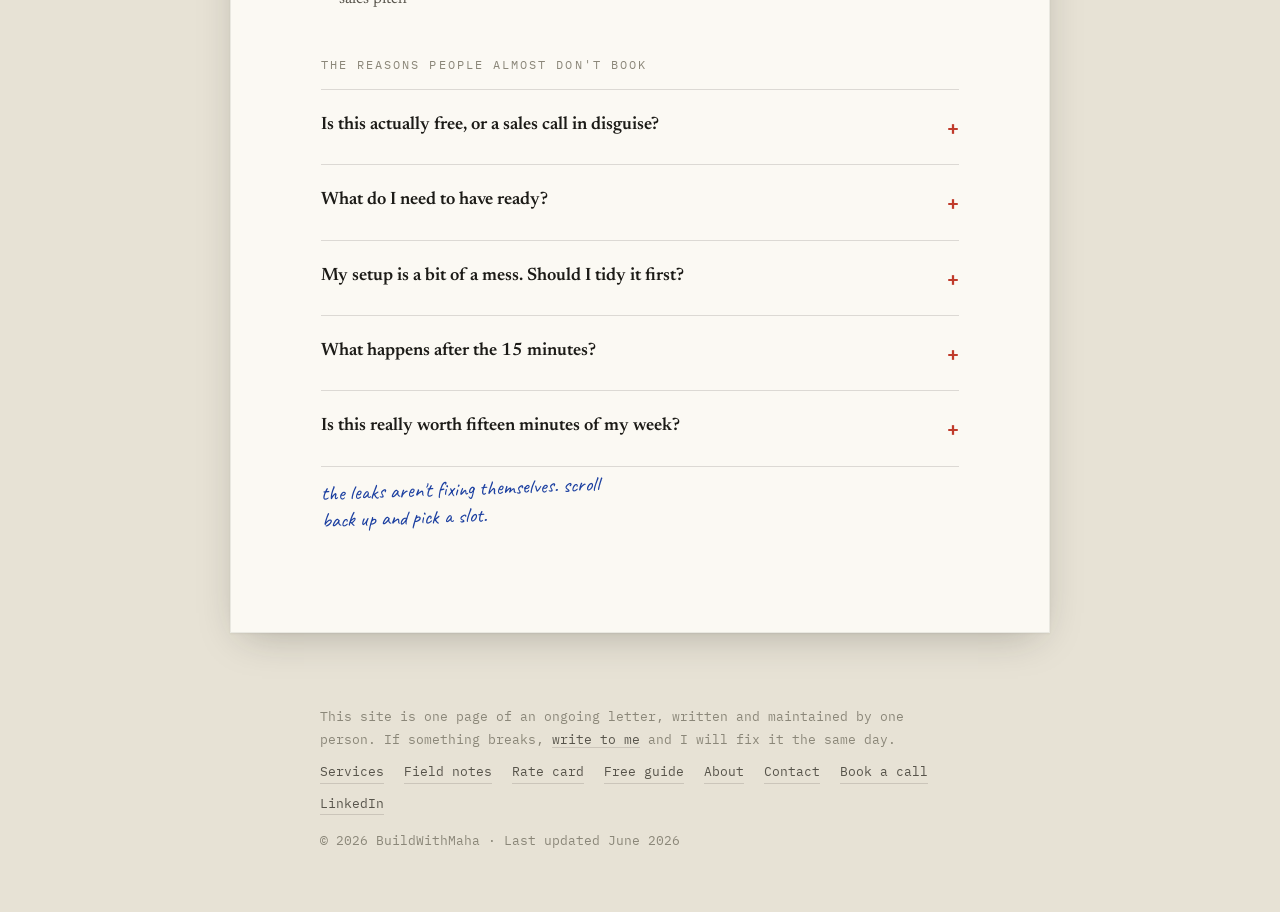
==== commit 1cdac5bc: "Add files via upload" ====
--- a/book/index.html
+++ b/book/index.html
@@ -1,107 +1,70 @@
 <!DOCTYPE html>
 <html lang="en"><head>
 <meta charset="UTF-8"><meta name="viewport" content="width=device-width, initial-scale=1">
-<title>Book your free 15-minute teardown | BuildWithMaha</title>
-<meta name="description" content="Book a free 15-minute teardown of your mortgage ad funnel. I show you exactly where your budget leaks, live on the call. No pitch deck.">
+<title>Book the free 15-minute teardown | BuildWithMaha</title><meta name="description" content="Book a free 15-minute teardown of your mortgage ad funnel. The leaks named live, no pitch deck, and you keep the notes.">
 <meta property="og:title" content="Book your free 15-minute funnel teardown | BuildWithMaha">
-<meta property="og:description" content="I show you exactly where your ad budget leaks, live on a 15-minute call. For mortgage brokers and advisers. No pitch, no pressure.">
+<meta property="og:description" content="The leaks in your ad funnel, named live on a 15-minute call. For mortgage brokers and advisers. No pitch, no pressure.">
 <meta property="og:url" content="https://buildwithmaha.com/book">
 <link rel="stylesheet" href="/styles.css"><style>
-.book-grid{display:grid;grid-template-columns:1fr 1fr;gap:clamp(36px,5vw,68px);align-items:start}
-.cal-card{border:1px solid var(--line-2);background:#fff;border-radius:16px;overflow:hidden;position:sticky;top:90px}
-.cal-head{padding:22px 26px;border-bottom:1px solid var(--line);background:var(--paper)}
-.cal-head h3{font-size:21px;margin:0}.cal-head p{font-size:13.5px;color:var(--ink-soft);margin-top:4px}
-.calendly-inline-widget{width:100%;min-width:0;height:660px}
-.cal-fallback{padding:15px 26px;border-top:1px solid var(--line);font-size:13.5px;color:var(--ink-soft);text-align:center}
-.cal-fallback a{color:var(--green-deep);font-weight:600}
-.pill-row{display:flex;flex-wrap:wrap;gap:10px;margin-top:24px}
-.pill{font-family:'IBM Plex Mono',monospace;font-size:12px;font-weight:500;border:1px solid var(--line-2);border-radius:999px;padding:8px 14px;display:inline-flex;gap:7px;align-items:center}
-.pill svg{color:var(--green)}
-.who{display:grid;grid-template-columns:1fr 1fr;gap:24px;margin-top:14px}
-.who h5{font-family:'IBM Plex Mono',monospace;font-size:11px;font-weight:600;letter-spacing:.08em;text-transform:uppercase;margin-bottom:12px}
-.who .yes h5{color:var(--green-deep)}.who .no h5{color:var(--ink-faint)}
-.who ul{list-style:none;display:grid;gap:9px}
-.who li{font-size:14px;color:var(--ink-soft);display:flex;gap:9px;line-height:1.45}
-.who .yes li::before{content:"+";color:var(--green);font-weight:700;font-family:'IBM Plex Mono',monospace}
-.who .no li::before{content:"\2013";color:var(--ink-faint);font-family:'IBM Plex Mono',monospace}
-@media (max-width:900px){.book-grid{grid-template-columns:1fr}.cal-card{position:relative;top:0;order:-1}.who{grid-template-columns:1fr}}
+.who{display:grid;grid-template-columns:1fr 1fr;gap:22px;margin:12px 0 6px}
+.who h5{font-family:'IBM Plex Mono',monospace;font-size:11px;font-weight:600;letter-spacing:.12em;text-transform:uppercase;margin-bottom:10px}
+.who .yes h5{color:var(--pen)}.who .no h5{color:var(--ink-faint)}
+.who ul{list-style:none;display:grid;gap:8px}
+.who li{font-size:15.5px;color:var(--ink-soft);display:flex;gap:8px;line-height:1.5}
+.who .yes li::before{content:"+";color:var(--pen);font-family:'IBM Plex Mono',monospace;font-weight:600}
+.who .no li::before{content:"-";color:var(--ink-faint);font-family:'IBM Plex Mono',monospace}
+@media (max-width:700px){.who{grid-template-columns:1fr}}
 </style></head><body>
 <nav class="nav">
   <a class="logo" href="/">BuildWith<b>Maha</b></a>
   <ul class="nav-links">
-    <li><a href="/">Home</a></li>
+    <li><a href="/">The letter</a></li>
     <li><a href="/services">Services</a></li>
-    <li><a href="/landing-pages">Landing Pages</a></li>
-    <li><a href="/pricing">Pricing</a></li>
-    <li><a href="/guide">Free Guide</a></li>
+    <li><a href="/landing-pages">Field notes</a></li>
+    <li><a href="/pricing">Rate card</a></li>
+    <li><a href="/guide">Free guide</a></li>
     <li><a href="/about">About</a></li>
-    <li class="nav-cta"><a href="/book">Book a call &rarr;</a></li>
+    <li class="nav-cta"><a href="/book" class="active">Book a call</a></li>
   </ul>
   <button class="burger" aria-label="Menu">&#9776;</button>
 </nav>
-<section class="hero" style="padding-bottom:50px"><div class="wrap"><div class="book-grid">
-  <div>
-    <p class="smallcap">Free 15-minute teardown</p>
-    <div class="struck-on-view">
-      <div class="cut-line"><span class="cut-tag">Cut</span><span class="cut-text">"Let's hop on a quick discovery call!"</span></div>
-    </div>
-    <h1 style="font-size:clamp(34px,5vw,58px);max-width:16ch;margin-top:18px">I'll show you where your ad budget <em>leaks.</em> Live.</h1>
-    <p class="lead" style="margin-top:22px">You bring your current ads and the page they point to. I mark up where the money escapes while you watch. The notes are yours whether or not we ever work together. If you found me through LinkedIn, this is the call I keep going on about.</p>
-    <div class="pill-row">
-      <span class="pill"><svg width="14" height="14" viewBox="0 0 24 24" fill="none" stroke="currentColor" stroke-width="2.4"><circle cx="12" cy="12" r="9"/><path d="M12 7v5l3 2"/></svg> 15 minutes, capped</span>
-      <span class="pill"><svg width="14" height="14" viewBox="0 0 24 24" fill="none" stroke="currentColor" stroke-width="2.4"><path d="M20 6 9 17l-5-5"/></svg> Actually free</span>
-      <span class="pill"><svg width="14" height="14" viewBox="0 0 24 24" fill="none" stroke="currentColor" stroke-width="2.4"><path d="M18 6 6 18M6 6l12 12"/></svg> No pitch deck</span>
-      <span class="pill"><svg width="14" height="14" viewBox="0 0 24 24" fill="none" stroke="currentColor" stroke-width="2.4"><path d="M12 2 4 6v6c0 5 3.5 8.5 8 10 4.5-1.5 8-5 8-10V6z"/></svg> You keep the notes</span>
-    </div>
-    <div style="margin-top:44px">
-      <p class="smallcap">What the 15 minutes covers</p>
-      <div class="steps">
-        <div class="step reveal"><div class="sn">01</div><div><h3>Leak one, the click</h3><p>What your ads are actually buying, and the wrong-fit traffic quietly draining the budget.</p></div></div>
-        <div class="step reveal"><div class="sn">02</div><div><h3>Leak two, the page</h3><p>Whether your clicks land somewhere built to convert, or on a homepage doing a landing page's job.</p></div></div>
-        <div class="step reveal"><div class="sn">03</div><div><h3>Leak three, the follow-up</h3><p>How fast enquiries get answered, and where warm leads go cold before you reach them.</p></div></div>
-        <div class="step reveal"><div class="sn">04</div><div><h3>The one fix to do first</h3><p>You leave knowing the single highest-leverage change for your funnel. Do it yourself or have me do it, your call.</p></div></div>
-      </div>
-    </div>
-    <div style="margin-top:40px">
-      <p class="smallcap">Straight about fit</p>
-      <div class="who reveal">
-        <div class="yes"><h5>Book if</h5><ul><li>You're a mortgage broker or adviser in the UK or US</li><li>You're spending on Google or Meta and enquiries don't match the spend</li><li>You want the truth about your funnel, not a sales pitch</li></ul></div>
-        <div class="no"><h5>Don't bother if</h5><ul><li>You want someone to celebrate impressions and clicks</li><li>You're not running ads and have no plan to</li><li>You're outside finance. The system is built for brokers.</li></ul></div>
-      </div>
-    </div>
-  </div>
-  <div class="cal-card reveal" id="bookCard">
-    <div class="cal-head"><h3>Grab a time</h3><p>15 minutes. Video or phone, your call.</p></div>
-    <div class="calendly-inline-widget" data-url="https://calendly.com/devminfo98/15-minute-growth-infrastructure-conversion-audit?hide_gdpr_banner=1&primary_color=1f8a5b"></div>
+<main class="sheet">
+<div class="letterhead"><span class="lh-name">BUILDWITH<b>MAHA</b></span><span class="lh-line">The appointment slip</span></div>
+<div class="dateline"><span>Free 15-minute teardown</span><span>Video or phone, your call</span></div>
+<h1 class="doc-title">I'll show you where your ad budget <em>leaks.</em> Live.</h1>
+<p class="doc-sub">You bring your current ads and the page they point to. I mark up where the money escapes while you watch: the click, the page, the follow-up, and the one fix to make first. The notes are yours whether or not we ever speak again. If you found me through LinkedIn, this is the call I keep going on about.</p>
+<figure class="exhibit reveal" style="margin-top:28px" id="bookCard">
+  <span class="tape" aria-hidden="true"></span>
+  <div class="ex-label">Pick a slot &middot; instant confirmation</div>
+  <div class="cal-card" style="border:0;box-shadow:none">
+    <div class="calendly-inline-widget" data-url="https://calendly.com/devminfo98/15-minute-growth-infrastructure-conversion-audit?hide_gdpr_banner=1&primary_color=1b3fa0"></div>
     <div class="cal-fallback">Calendar not loading? <a href="https://calendly.com/devminfo98/15-minute-growth-infrastructure-conversion-audit" target="_blank" rel="noopener">Open it in a new tab &rarr;</a></div>
   </div>
-</div></div></section>
-<section class="section-band" style="padding:64px 0"><div class="wrap"><div class="stats reveal" style="margin-top:0">
-  <div class="stat"><div class="n">6+ yrs</div><p>Running paid campaigns and conversion builds</p></div>
-  <div class="stat"><div class="n">G&middot;M</div><p>Google and Meta certified, kept current because the field changes monthly</p></div>
-  <div class="stat"><div class="n">1</div><p>Person. The one who tears it down is the one who builds it.</p></div>
-</div></div></section>
-<section><div class="wrap">
-  <h2 class="reveal">The reasons people almost don't book.</h2>
-  <div class="faq reveal">
-    <details><summary>Is this actually free, or a sales call in disguise?</summary><div class="a">Free, and not a disguise. I tear down your funnel and tell you the leaks. If working together makes sense I'll say so at the end, and if it doesn't I'll say that too. Either way you leave with the notes.</div></details>
-    <details><summary>What do I need to have ready?</summary><div class="a">Access to your current ads and the page they point to. If you've got an abandoned old account, bring that as well. It's often where the clearest leak is hiding.</div></details>
-    <details><summary>My setup is a bit of a mess. Should I tidy it first?</summary><div class="a">Please don't. The mess is the point of a teardown. There's no judgement here, only fixes.</div></details>
-    <details><summary>What happens after the 15 minutes?</summary><div class="a">You'll know your leaks and the first fix to make. Handle it yourself and keep the notes, or ask me which plan fits. There's no pressure to decide anything on the call.</div></details>
-    <details><summary>Is this really worth fifteen minutes of my week?</summary><div class="a">If you're paying for ads that aren't becoming booked clients, finding out why is the best-paid quarter hour you'll have this month. And it's capped at fifteen. I respect the clock.</div></details>
+</figure>
+<div class="kicker">Straight about fit</div>
+<div class="who reveal">
+  <div class="yes"><h5>Book if</h5><ul><li>You're a mortgage broker or adviser in the UK or US</li><li>You're spending on Google or Meta and enquiries don't match the spend</li><li>You want the truth about your funnel, not a sales pitch</li></ul></div>
+  <div class="no"><h5>Don't bother if</h5><ul><li>You want someone to celebrate impressions and clicks</li><li>You're not running ads and have no plan to</li><li>You're outside finance. The system is built for brokers.</li></ul></div>
+</div>
+<div class="kicker">The reasons people almost don't book</div>
+<div class="qa">
+  <details><summary>Is this actually free, or a sales call in disguise?</summary><div class="a">Free, and not a disguise. I tear down your funnel and tell you the leaks. If working together makes sense I'll say so at the end, and if it doesn't I'll say that too. Either way you leave with the notes.</div></details>
+  <details><summary>What do I need to have ready?</summary><div class="a">Access to your current ads and the page they point to. If you've got an abandoned old account, bring that as well. It's often where the clearest leak is hiding.</div></details>
+  <details><summary>My setup is a bit of a mess. Should I tidy it first?</summary><div class="a">Please don't. The mess is the point of a teardown. There's no judgement here, only fixes.</div></details>
+  <details><summary>What happens after the 15 minutes?</summary><div class="a">You'll know your leaks and the first fix to make. Handle it yourself and keep the notes, or ask me which plan fits. There's no pressure to decide anything on the call.</div></details>
+  <details><summary>Is this really worth fifteen minutes of my week?</summary><div class="a">If you're paying for ads that aren't becoming booked clients, finding out why is the best-paid quarter hour you'll have this month. And it's capped at fifteen. I respect the clock.</div></details>
+</div>
+<p class="scribble">the leaks aren't fixing themselves. scroll back up and pick a slot.</p>
+</main>
+<footer class="ft">
+  <p>This site is one page of an ongoing letter, written and maintained by one person. If something breaks, <a href="mailto:dev@buildwithmaha.com">write to me</a> and I will fix it the same day.</p>
+  <div class="row">
+    <a href="/services">Services</a><a href="/landing-pages">Field notes</a><a href="/pricing">Rate card</a><a href="/guide">Free guide</a><a href="/about">About</a><a href="/contact">Contact</a><a href="/book">Book a call</a><a href="https://www.linkedin.com/in/buildwithmaha" target="_blank" rel="noopener">LinkedIn</a>
   </div>
-</div></section>
-<div class="cta-band"><div class="wrap reveal"><h2 style="max-width:18ch;margin-left:auto;margin-right:auto">The leaks aren't fixing <em>themselves.</em></h2><p>Scroll back up and pick a slot. Fifteen minutes from now you could know exactly where the money goes.</p><a class="btn btn-primary btn-big" href="#bookCard" onclick="document.getElementById('bookCard').scrollIntoView({behavior:'smooth'});return false;">Pick my time <span class="arr">&rarr;</span></a></div></div>
-<footer class="ft">
-  <div class="wrap ft-top">
-    <div class="ft-tag"><div class="logo">BuildWith<b>Maha</b></div><p>Google Ads, landing pages and lead systems for finance firms in the UK and US. Built for enquiries, not vanity metrics.</p></div>
-    <div><h4>Pages</h4><a href="/">Home</a><a href="/services">Services</a><a href="/landing-pages">Landing Pages</a><a href="/pricing">Pricing</a><a href="/guide">Free Guide</a><a href="/about">About</a><a href="/contact">Contact</a></div>
-    <div><h4>Connect</h4><a href="/book">Book a call</a><a href="https://www.linkedin.com/in/buildwithmaha" target="_blank" rel="noopener">LinkedIn</a><a href="mailto:dev@buildwithmaha.com">dev@buildwithmaha.com</a></div>
-  </div>
-  <div class="wrap"><p class="ft-note">This site is built and maintained by one person. If something breaks, <a href="mailto:dev@buildwithmaha.com">email me</a> and I'll fix it the same day. That's also roughly how I treat client campaigns.</p></div>
-  <div class="ft-legal"><span>&copy; <span id="year">2026</span> BuildWithMaha</span><span>Last updated June 2026</span></div>
+  <p style="margin-top:14px">&copy; <span id="year">2026</span> BuildWithMaha &middot; Last updated June 2026</p>
 </footer>
-<div class="sticky-cta"><a class="btn btn-primary" href="#bookCard" onclick="document.getElementById('bookCard').scrollIntoView({behavior:'smooth'});return false;">Pick my time &rarr;</a></div>
+<div class="sticky-cta"><a class="btn" href="#bookCard">Pick my time &rarr;</a></div>
+
+<script src="https://assets.calendly.com/assets/external/widget.js" async></script>
 <script src="/script.js"></script>
-<script src="https://assets.calendly.com/assets/external/widget.js" async></script>
 </body></html>
--- a/styles.css
+++ b/styles.css
@@ -1,314 +1,311 @@
-/* BuildWithMaha — "Ledger" v6.2
-   Newsreader serif · IBM Plex Mono · Hanken Grotesk
-   warm paper · green accent · terracotta cut */
-
-@import url('https://fonts.googleapis.com/css2?family=Newsreader:ital,opsz,wght@0,6..72,400;0,6..72,500;0,6..72,600;1,6..72,400;1,6..72,500&family=Hanken+Grotesk:wght@400;500;600;700;800&family=IBM+Plex+Mono:wght@400;500;600&display=swap');
+/* BuildWithMaha — "The Letter" v7
+   A typed letter on a desk. Newsreader for the letter body,
+   IBM Plex Mono for typed labels, Caveat for ink margin notes.
+   Ink black · fountain-pen blue · editor's red pencil. */
+
+@import url('https://fonts.googleapis.com/css2?family=Newsreader:ital,opsz,wght@0,6..72,400;0,6..72,500;0,6..72,600;1,6..72,400;1,6..72,500&family=IBM+Plex+Mono:wght@400;500;600&family=Caveat:wght@500;600&family=Hanken+Grotesk:wght@400;500;600;700&display=swap');
 
 :root{
-  --paper:#F6F5F1; --paper-2:#efece4;
-  --ink:#12141A; --ink-2:#26282f; --ink-soft:#5a5d66; --ink-faint:#8b8e96; --ink-fainter:#a9abb2;
-  --green:#1f8a5b; --green-deep:#176d47;
-  --terra:#c2533b; --terra-soft:#e08b78;
-  --footer:#0d0e12;
-  --line:rgba(18,20,26,0.1); --line-2:rgba(18,20,26,0.14);
-  --wrap:1180px; --nav-h:69px;
+  --desk:#E7E2D5;            /* the desk the paper sits on */
+  --desk-deep:#DDD7C7;
+  --paper:#FBF9F3;           /* the sheet */
+  --ink:#1C1B17;
+  --ink-soft:#57544B;
+  --ink-faint:#8B8779;
+  --pen:#1B3FA0;             /* fountain-pen blue: handwriting, signature */
+  --pencil:#C03B2B;          /* editor's red pencil: strikes, stamp */
+  --line:rgba(28,27,23,.14);
+  --line-soft:rgba(28,27,23,.09);
+  --sheet-w:820px;
   --ease:cubic-bezier(.22,1,.36,1);
 }
+
 *{box-sizing:border-box;margin:0;padding:0}
 html{scroll-behavior:smooth}
-body{background:var(--paper);color:var(--ink);font-family:'Hanken Grotesk',system-ui,sans-serif;font-size:16.5px;line-height:1.6;-webkit-font-smoothing:antialiased;overflow-x:hidden}
-::selection{background:var(--ink);color:var(--paper)}
+body{
+  background:var(--desk);
+  background-image:radial-gradient(ellipse 90% 60% at 50% 0%, rgba(255,255,255,.5), transparent 70%);
+  color:var(--ink);
+  font-family:'Newsreader',serif;
+  font-size:19px;line-height:1.72;
+  -webkit-font-smoothing:antialiased;
+  overflow-x:hidden;
+}
+::selection{background:var(--pen);color:#fff}
+a{color:inherit}
 img{max-width:100%;display:block}
-a{color:inherit;text-decoration:none}
-.wrap{max-width:var(--wrap);margin:0 auto;padding:0 40px}
-
-h1,h2,h3,.serif{font-family:'Newsreader',serif;font-weight:500;line-height:1.04;letter-spacing:-0.022em}
-h1{font-size:clamp(40px,6.4vw,82px);line-height:1.02}
-h2{font-size:clamp(30px,4vw,50px);line-height:1.05;margin-bottom:16px}
-h3{font-size:clamp(19px,2.2vw,24px);line-height:1.2;margin-bottom:8px}
-h1 em,h2 em,h3 em,.serif em{font-style:italic;color:var(--green);font-weight:500}
-.lead{font-size:clamp(16px,1.6vw,19px);line-height:1.55;color:var(--ink-soft);max-width:56ch}
-.muted{color:var(--ink-soft)}
 .mono{font-family:'IBM Plex Mono',monospace}
-
-.eyebrow{display:flex;align-items:center;gap:10px;margin-bottom:18px;font-family:'IBM Plex Mono',monospace;font-size:12px;letter-spacing:.06em;text-transform:uppercase;color:var(--ink-soft)}
-.eyebrow::after{content:"";flex:1;height:1px;background:var(--line-2)}
-/* plain small label, no rule: used to vary section rhythm */
-.smallcap{font-family:'IBM Plex Mono',monospace;font-size:12px;letter-spacing:.06em;text-transform:uppercase;color:var(--ink-faint);margin-bottom:16px}
-
-.audlabel{font-family:'IBM Plex Mono',monospace;font-size:12.5px;letter-spacing:.04em;color:var(--ink-soft);margin-bottom:28px}
-
-/* intro */
-.curtain{position:fixed;inset:0;z-index:3000;background:var(--ink);display:flex;align-items:center;justify-content:center;transition:opacity .7s ease .2s,visibility .7s}
-.curtain .serif{color:var(--paper);font-size:clamp(20px,3vw,30px);font-style:italic;opacity:0;animation:bwm-rise .7s var(--ease) .3s forwards}
-.curtain.done{opacity:0;visibility:hidden}
-@keyframes bwm-rise{from{opacity:0;transform:translateY(12px)}to{opacity:1;transform:none}}
-
-/* nav */
-.nav{position:sticky;top:0;z-index:50;display:flex;align-items:center;justify-content:space-between;padding:0 40px;height:var(--nav-h);background:rgba(246,245,241,0.82);backdrop-filter:blur(12px);border-bottom:1px solid rgba(18,20,26,0.08)}
-.logo{font-family:'Newsreader',serif;font-size:22px;font-weight:600;letter-spacing:-.01em}
-.logo b{color:var(--green);font-weight:600}
-.nav-links{display:flex;align-items:center;gap:30px;list-style:none;font-size:14px;font-weight:500}
-.nav-links a{color:var(--ink);opacity:.7;transition:opacity .2s,color .2s}
-.nav-links a:hover,.nav-links a.active{opacity:1;color:var(--green)}
-.nav-cta a{display:inline-flex;align-items:center;gap:7px;background:var(--ink);color:var(--paper)!important;padding:10px 18px;border-radius:999px;font-weight:600;font-size:13px;opacity:1!important;transition:background .25s}
-.nav-cta a:hover{background:var(--green)}
-.burger{display:none;background:none;border:1px solid var(--line-2);border-radius:8px;width:42px;height:38px;font-size:1rem;cursor:pointer;color:var(--ink)}
-
-/* buttons */
-.btn{display:inline-flex;align-items:center;justify-content:center;gap:9px;font-weight:600;font-size:15px;padding:14px 24px;border-radius:999px;border:1px solid var(--ink);cursor:pointer;transition:background .25s var(--ease),color .25s,border-color .25s,transform .25s var(--ease);background:transparent;color:var(--ink);font-family:'Hanken Grotesk',sans-serif}
-.btn-primary{background:var(--ink);color:var(--paper);border-color:var(--ink)}
-.btn-primary:hover{background:var(--green);border-color:var(--green);transform:translateY(-2px)}
-.btn-ghost:hover{background:var(--ink);color:var(--paper);transform:translateY(-2px)}
-.btn-big{padding:17px 30px;font-size:16px}
+.hand{font-family:'Caveat',cursive;color:var(--pen)}
+
+/* ---------- reading pencil line ---------- */
+.progress{position:fixed;top:0;left:0;height:3px;background:var(--pencil);width:0;z-index:100}
+
+/* ---------- nav: a slim tab above the desk ---------- */
+.nav{
+  position:sticky;top:0;z-index:50;
+  display:flex;align-items:center;justify-content:space-between;gap:16px;
+  padding:14px clamp(18px,4vw,44px);
+  background:color-mix(in srgb,var(--desk) 84%,transparent);
+  backdrop-filter:blur(10px);
+  border-bottom:1px solid var(--line-soft);
+  font-family:'IBM Plex Mono',monospace;font-size:13px;
+}
+.logo{font-family:'Newsreader',serif;font-size:20px;font-weight:600;text-decoration:none;letter-spacing:-.01em}
+.logo b{color:var(--pen);font-style:italic;font-weight:600}
+.nav-links{display:flex;align-items:center;gap:22px;list-style:none}
+.nav-links a{text-decoration:none;color:var(--ink-soft);letter-spacing:.02em;transition:color .2s}
+.nav-links a:hover,.nav-links a.active{color:var(--pencil)}
+.nav-cta a{background:var(--ink);color:var(--paper)!important;padding:9px 16px;border-radius:4px;transition:background .25s}
+.nav-cta a:hover{background:var(--pen)}
+.burger{display:none;background:none;border:1px solid var(--line);border-radius:6px;width:40px;height:36px;font-size:15px;cursor:pointer;color:var(--ink)}
+
+/* ---------- the sheet ---------- */
+.sheet{
+  max-width:var(--sheet-w);margin:clamp(28px,6vh,64px) auto clamp(48px,8vh,90px);
+  background:var(--paper);
+  border:1px solid rgba(28,27,23,.08);
+  box-shadow:0 1px 2px rgba(28,27,23,.06),0 12px 40px -12px rgba(28,27,23,.28);
+  padding:clamp(34px,6vw,84px) clamp(24px,7vw,96px);
+  position:relative;
+}
+/* the top edge looks slightly fed from a typewriter roller */
+.sheet::before{content:"";position:absolute;top:0;left:0;right:0;height:3px;background:linear-gradient(90deg,transparent,rgba(28,27,23,.06),transparent)}
+
+/* ---------- letterhead ---------- */
+.letterhead{display:flex;justify-content:space-between;align-items:baseline;gap:16px;flex-wrap:wrap;
+  border-bottom:2px solid var(--ink);padding-bottom:16px;margin-bottom:14px}
+.letterhead .lh-name{font-family:'IBM Plex Mono',monospace;font-size:13px;letter-spacing:.28em;text-transform:uppercase;font-weight:600}
+.letterhead .lh-name b{color:var(--pen)}
+.letterhead .lh-line{font-family:'IBM Plex Mono',monospace;font-size:12px;color:var(--ink-faint)}
+.dateline{font-family:'IBM Plex Mono',monospace;font-size:12.5px;color:var(--ink-faint);margin-bottom:40px;display:flex;justify-content:space-between;gap:12px;flex-wrap:wrap}
+
+/* ---------- letter typography ---------- */
+.salute{font-size:clamp(21px,2.6vw,25px);margin-bottom:26px}
+.letter p{margin-bottom:24px;max-width:62ch}
+.letter p.big{font-size:clamp(22px,3vw,28px);line-height:1.45;font-weight:500}
+.letter p.big em{font-style:italic;color:var(--pen)}
+.letter .indent{text-indent:2.2em}
+.kicker{font-family:'IBM Plex Mono',monospace;font-size:11.5px;letter-spacing:.18em;text-transform:uppercase;color:var(--ink-faint);margin:44px 0 14px}
+
+/* pencil strike: typed line crossed out by hand */
+.pstrike{position:relative;color:var(--ink-faint);white-space:pre-wrap}
+.pstrike svg{position:absolute;left:-1%;top:0;width:102%;height:100%;overflow:visible;pointer-events:none}
+.pstrike svg path{fill:none;stroke:var(--pencil);stroke-width:2.6;stroke-linecap:round;
+  stroke-dasharray:600;stroke-dashoffset:600;transition:stroke-dashoffset .7s cubic-bezier(.6,0,.3,1) .3s}
+.struck .pstrike svg path{stroke-dashoffset:0}
+/* the correction written above in pen */
+.pcorrect{font-family:'Caveat',cursive;color:var(--pen);font-size:1.25em;
+  opacity:0;transform:translateY(6px) rotate(-1.5deg);display:inline-block;
+  transition:opacity .6s var(--ease) .9s,transform .6s var(--ease) .9s}
+.struck .pcorrect{opacity:1;transform:rotate(-1.5deg)}
+
+/* numbered points inside the letter */
+.pt{display:grid;grid-template-columns:44px 1fr;gap:16px;margin:0 0 26px}
+.pt .pn{font-family:'IBM Plex Mono',monospace;font-weight:600;color:var(--pencil);font-size:17px;padding-top:4px}
+.pt h3{font-size:21px;font-weight:600;margin-bottom:4px}
+.pt p{margin-bottom:0;color:var(--ink-soft);font-size:17.5px}
+
+/* margin scribble */
+.scribble{font-family:'Caveat',cursive;color:var(--pen);font-size:21px;line-height:1.3;
+  transform:rotate(-2deg);margin:8px 0 26px;max-width:34ch;
+  opacity:0;transition:opacity .8s var(--ease) .2s}
+.scribble.in{opacity:1}
+@media (min-width:1200px){
+  .scribble.gutter{position:absolute;right:calc(-1 * clamp(180px,18vw,240px));width:200px;margin:0}
+}
+
+/* ---------- exhibits: attached cards ---------- */
+.exhibit{
+  margin:38px calc(-1 * clamp(0px,3vw,40px)) 44px;
+  background:#fff;border:1px solid var(--line);
+  box-shadow:0 8px 26px -12px rgba(28,27,23,.3);
+  transform:rotate(-.7deg);
+  position:relative;padding:26px clamp(18px,3vw,34px) 24px;
+  transition:transform .4s var(--ease);
+}
+.exhibit:nth-of-type(even){transform:rotate(.6deg)}
+.exhibit:hover{transform:rotate(0)}
+.exhibit .tape{
+  position:absolute;top:-12px;left:50%;transform:translateX(-50%) rotate(-1deg);
+  width:110px;height:26px;background:rgba(233,226,203,.85);
+  border-left:1px dashed rgba(28,27,23,.15);border-right:1px dashed rgba(28,27,23,.15);
+  box-shadow:0 1px 3px rgba(28,27,23,.12);
+}
+.exhibit .ex-label{font-family:'IBM Plex Mono',monospace;font-size:11px;letter-spacing:.2em;
+  text-transform:uppercase;color:var(--pencil);margin-bottom:14px;font-weight:600}
+
+/* chart inside exhibit A */
+.chart svg{width:100%;height:auto;display:block;overflow:visible}
+.chart .baseline{stroke:rgba(27,63,160,.45);stroke-width:1.5;stroke-dasharray:4 5}
+.chart .funnel{fill:none;stroke:var(--pencil);stroke-width:2.4;stroke-linecap:round;stroke-linejoin:round;stroke-dasharray:2600;stroke-dashoffset:2600}
+.chart.in .funnel{animation:draw 2.2s var(--ease) forwards}
+@keyframes draw{to{stroke-dashoffset:0}}
+.chart .dip{fill:var(--pencil);opacity:0;transition:opacity .5s}
+.chart.in .dip{opacity:1}
+.chart.in .dip:nth-of-type(1){transition-delay:.7s}
+.chart.in .dip:nth-of-type(2){transition-delay:1.3s}
+.chart.in .dip:nth-of-type(3){transition-delay:1.9s}
+.chart .lbl{font-family:'IBM Plex Mono',monospace;font-size:12px;fill:var(--ink-faint)}
+
+/* calculator inside exhibit B */
+.calc-row{display:grid;grid-template-columns:repeat(4,1fr);gap:10px;text-align:center;margin-bottom:20px}
+.calc-cell p{font-family:'IBM Plex Mono',monospace;font-size:10.5px;letter-spacing:.08em;text-transform:uppercase;color:var(--ink-faint);margin-bottom:6px}
+.calc-cell .n{font-family:'IBM Plex Mono',monospace;font-weight:600;font-size:clamp(22px,3.4vw,34px);line-height:1;font-variant-numeric:tabular-nums}
+.calc-cell.hot .n{color:var(--pen)}
+.calc-cell.hot{background:rgba(27,63,160,.06);border-radius:8px;padding:8px 4px;margin:-8px -4px}
+.calc-cell .n.tick{animation:tickup .3s var(--ease)}
+@keyframes tickup{from{transform:translateY(5px);opacity:.4}to{transform:none;opacity:1}}
+.calc-slider-head{display:flex;justify-content:space-between;align-items:baseline;margin-bottom:10px;font-family:'Hanken Grotesk',sans-serif;font-size:14px;font-weight:600}
+.calc-slider-head .v{font-family:'IBM Plex Mono',monospace;color:var(--pen);font-size:16px}
+#cRange{-webkit-appearance:none;appearance:none;width:100%;height:5px;border-radius:99px;background:linear-gradient(var(--pen),var(--pen)) no-repeat,var(--line);background-size:56% 100%;outline:none;cursor:pointer}
+#cRange::-webkit-slider-thumb{-webkit-appearance:none;appearance:none;width:20px;height:20px;border-radius:50%;background:var(--pen);border:3px solid #fff;box-shadow:0 1px 5px rgba(28,27,23,.3);cursor:grab}
+#cRange::-moz-range-thumb{width:20px;height:20px;border-radius:50%;background:var(--pen);border:3px solid #fff;box-shadow:0 1px 5px rgba(28,27,23,.3);cursor:grab}
+.calc-ends{display:flex;justify-content:space-between;margin-top:8px;font-family:'IBM Plex Mono',monospace;font-size:10.5px;color:var(--ink-faint)}
+.calc-note{font-size:15px;color:var(--ink-soft);margin-top:16px;font-style:italic}
+
+/* ---------- guarantee stamp ---------- */
+.stampbox{
+  border:2px solid var(--pencil);border-radius:6px;padding:22px 26px;margin:36px 0;
+  position:relative;transform:rotate(-.5deg);
+  color:var(--ink);
+}
+.stampbox .st-label{
+  position:absolute;top:-13px;left:22px;background:var(--paper);padding:0 10px;
+  font-family:'IBM Plex Mono',monospace;font-size:11px;letter-spacing:.22em;
+  text-transform:uppercase;color:var(--pencil);font-weight:600;
+}
+.stampbox p{margin:0;font-size:17.5px}
+
+/* ---------- signature ---------- */
+.signoff{margin-top:46px}
+.signoff .yours{margin-bottom:6px}
+.sig{width:190px;height:74px;display:block}
+.sig path{fill:none;stroke:var(--pen);stroke-width:2.6;stroke-linecap:round;
+  stroke-dasharray:1200;stroke-dashoffset:1200;transition:stroke-dashoffset 1.6s cubic-bezier(.5,0,.4,1) .2s}
+.signoff.in .sig path{stroke-dashoffset:0}
+.typedname{font-family:'IBM Plex Mono',monospace;font-size:13px;color:var(--ink-faint);letter-spacing:.06em;margin-top:2px}
+
+/* ---------- PS + buttons ---------- */
+.ps{border-top:1px solid var(--line);margin-top:44px;padding-top:30px}
+.ps .pslabel{font-family:'IBM Plex Mono',monospace;font-weight:600;font-size:15px;margin-right:8px}
+.btn{
+  display:inline-flex;align-items:center;gap:9px;text-decoration:none;
+  font-family:'Hanken Grotesk',sans-serif;font-weight:600;font-size:15.5px;
+  padding:14px 24px;border-radius:6px;border:1px solid var(--ink);
+  background:var(--ink);color:var(--paper);cursor:pointer;
+  position:relative;overflow:hidden;z-index:0;
+  transition:color .3s,border-color .3s;
+}
+.btn::before{content:"";position:absolute;inset:0;z-index:-1;background:var(--pen);transform:scaleX(0);transform-origin:left;transition:transform .35s var(--ease)}
+.btn:hover::before{transform:scaleX(1)}
+.btn:hover{border-color:var(--pen)}
+.btn-ghost{background:transparent;color:var(--ink)}
+.btn-ghost::before{background:var(--ink)}
+.btn-ghost:hover{color:var(--paper)}
 .btn .arr{transition:transform .25s var(--ease)}
 .btn:hover .arr{transform:translateX(4px)}
-.risk-note{display:flex;align-items:center;gap:9px;margin-top:16px;font-size:13.5px;color:var(--ink-faint);font-family:'IBM Plex Mono',monospace}
-.risk-note svg{flex:none;color:var(--green)}
-
-/* hero */
-.hero{position:relative;padding:72px 0 56px}
-.hero h1{max-width:14ch}
-.hero .lead{margin-top:24px}
-.hero-cta{display:flex;flex-wrap:wrap;gap:14px;align-items:center;margin-top:32px}
-
-/* hand-drawn underline under a key phrase */
-.hand-u{position:relative;display:inline-block}
-.hand-u svg{position:absolute;left:-2%;bottom:-0.18em;width:104%;height:.42em;overflow:visible;pointer-events:none}
-.hand-u svg path{fill:none;stroke:var(--green);stroke-width:5;stroke-linecap:round;
-  stroke-dasharray:900;stroke-dashoffset:900;transition:stroke-dashoffset 1.1s var(--ease) 1.1s}
-.hand-u.in svg path{stroke-dashoffset:0}
-
-/* the cut */
-.cut-line{display:flex;align-items:baseline;gap:12px;margin-top:22px;flex-wrap:wrap}
-.cut-tag{font-family:'IBM Plex Mono',monospace;font-size:11px;font-weight:600;letter-spacing:.06em;text-transform:uppercase;color:#fff;background:var(--terra);padding:4px 9px;border-radius:5px;flex-shrink:0;transform:rotate(-2deg)}
-.cut-text{font-family:'Newsreader',serif;font-size:clamp(17px,2.1vw,22px);color:var(--ink-fainter);background-image:linear-gradient(var(--terra),var(--terra));background-repeat:no-repeat;background-position:0 58%;background-size:0% 2px;transition:background-size .6s var(--ease) .3s}
-.struck .cut-text{background-size:100% 2px}
-.truth-line{font-family:'Newsreader',serif;font-style:italic;color:var(--green);font-size:clamp(22px,2.6vw,30px);margin-top:14px;display:block;opacity:0;transform:translateY(10px);transition:opacity .7s var(--ease) .8s,transform .7s var(--ease) .8s}
-.struck .truth-line{opacity:1;transform:none}
-
-/* stat strip: static, editorial */
-.stats{display:grid;grid-template-columns:repeat(3,1fr);gap:1px;margin-top:54px;background:var(--line);border:1px solid var(--line);border-radius:14px;overflow:hidden}
-.stat{background:var(--paper);padding:26px 24px}
-.stat .n{font-family:'IBM Plex Mono',monospace;font-size:clamp(34px,4.6vw,50px);font-weight:600;line-height:1}
-.stat .n em{font-style:normal;color:var(--green)}
-.stat p{font-size:13.5px;color:var(--ink-soft);margin-top:8px;line-height:1.4;max-width:26ch}
-
-/* ticker */
-.ticker{border-top:1px solid var(--line);border-bottom:1px solid var(--line);background:var(--ink);overflow:hidden;padding:14px 0}
-.ticker-track{display:flex;width:max-content;animation:bwm-marquee 32s linear infinite;font-family:'Newsreader',serif;font-style:italic;font-size:20px;color:var(--paper)}
-.ticker:hover .ticker-track{animation-play-state:paused}
-.ticker span{white-space:nowrap;display:inline-flex;align-items:center}
-.ticker .sep{color:var(--green);padding:0 22px;font-style:normal}
-@keyframes bwm-marquee{from{transform:translateX(0)}to{transform:translateX(-50%)}}
-
-section{padding:96px 0}
-.section-band{background:var(--paper-2)}
-.section-ink{background:var(--ink);color:var(--paper)}
-.section-ink h2{color:var(--paper)}
-.section-ink .lead,.section-ink .muted{color:var(--ink-fainter)}
-.section-ink .eyebrow{color:var(--ink-faint)}
-.section-ink .eyebrow::after{background:rgba(246,245,241,0.14)}
-
-/* BS / Truth */
-.bst{display:grid;margin-top:30px;border-top:1px solid var(--line)}
-.bst-row{display:grid;grid-template-columns:1fr 1fr;gap:clamp(24px,4vw,64px);padding:40px 0;border-bottom:1px solid var(--line)}
-.bst-row .lbl{font-family:'IBM Plex Mono',monospace;font-size:11px;letter-spacing:.08em;text-transform:uppercase;margin-bottom:14px}
-.bst-row .bs .lbl{color:var(--terra)}
-.bst-row .tr .lbl{color:var(--green)}
-.bst-row .bs p{font-family:'Newsreader',serif;font-style:italic;font-size:clamp(18px,2vw,23px);color:var(--ink-faint);line-height:1.4}
-.bst-row .tr p{font-size:16px;line-height:1.6}
-.bst-row .tr b{color:var(--green-deep)}
-
-/* leaks */
-.leak-row{display:grid;grid-template-columns:90px 1fr;gap:clamp(18px,3vw,48px);padding:42px 0;border-top:1px solid var(--line)}
-.leak-row:last-child{border-bottom:1px solid var(--line)}
-.leak-no{font-family:'IBM Plex Mono',monospace;font-size:clamp(34px,4.5vw,52px);font-weight:500;color:var(--ink-fainter);line-height:1;transition:color .5s var(--ease)}
-.leak-row.lit .leak-no{color:var(--terra)}
-.leak-row h3{font-size:clamp(20px,2.4vw,26px)}
-.leak-row .fix{display:inline-flex;align-items:center;gap:9px;margin-top:14px;font-size:14px;font-weight:600;color:var(--green-deep);font-family:'IBM Plex Mono',monospace}
-.leak-row .fix a{color:var(--green-deep);border-bottom:1px solid currentColor}
-
-/* chart */
-.chart-card{border:1px solid rgba(246,245,241,0.14);border-radius:18px;padding:30px 30px 22px;background:rgba(246,245,241,0.03);margin-bottom:36px}
-.chart-head{display:flex;justify-content:space-between;align-items:baseline;margin-bottom:8px;font-family:'IBM Plex Mono',monospace;font-size:11px;letter-spacing:.05em;text-transform:uppercase;color:var(--ink-faint)}
-.chart svg{width:100%;height:auto;display:block;overflow:visible}
-.chart .baseline{stroke:rgba(31,138,91,0.5);stroke-width:1.5;stroke-dasharray:4 5}
-.chart .funnel{fill:none;stroke:var(--terra);stroke-width:2.5;stroke-linecap:round;stroke-linejoin:round;stroke-dasharray:2600;stroke-dashoffset:2600}
-.chart.in .funnel{animation:bwm-draw 2.4s var(--ease) forwards}
-@keyframes bwm-draw{to{stroke-dashoffset:0}}
-.chart .dip{fill:var(--terra);opacity:0;transition:opacity .5s}
-.chart.in .dip{opacity:1}
-.chart.in .dip:nth-of-type(1){transition-delay:.8s}
-.chart.in .dip:nth-of-type(2){transition-delay:1.4s}
-.chart.in .dip:nth-of-type(3){transition-delay:2s}
-.chart .diplbl{font-family:'IBM Plex Mono',monospace;font-size:13px;fill:var(--ink-fainter)}
-
-/* calculator */
-.calc{margin-top:8px;border:1px solid var(--line);border-radius:16px;overflow:hidden;background:var(--paper)}
-.calc-board{display:grid;grid-template-columns:1fr auto 1fr auto 1fr auto 1fr;align-items:center;gap:clamp(6px,1.5vw,20px);padding:34px clamp(20px,3vw,40px) 36px}
-.calc-step{text-align:center;padding:18px 10px;border-radius:12px}
-.calc-step.hot{background:rgba(31,138,91,0.07);box-shadow:inset 0 0 0 1px rgba(31,138,91,0.3)}
-.calc-step p{font-family:'IBM Plex Mono',monospace;font-size:11px;letter-spacing:.08em;text-transform:uppercase;color:var(--ink-faint);margin-bottom:10px}
-.calc-step .n{font-family:'IBM Plex Mono',monospace;font-weight:600;font-size:clamp(28px,4vw,46px);line-height:1;font-variant-numeric:tabular-nums}
-.calc-step .n.green{color:var(--green)}
-.calc-arrow{font-family:'IBM Plex Mono',monospace;color:var(--ink-faint);font-size:18px;text-align:center}
-.calc-control{display:grid;grid-template-columns:1.1fr 1fr;gap:clamp(24px,4vw,48px);align-items:center;padding:26px clamp(20px,3vw,40px);border-top:1px solid var(--line);background:var(--paper-2)}
-.calc-slider-head{display:flex;justify-content:space-between;align-items:baseline;margin-bottom:12px}
-.calc-slider-head span:first-child{font-weight:600;font-size:15px}
-.calc-slider-head .green{font-size:18px;font-weight:600;color:var(--green);font-family:'IBM Plex Mono',monospace}
-.calc-slider-ends{display:flex;justify-content:space-between;margin-top:10px;font-family:'IBM Plex Mono',monospace;font-size:11px;color:var(--ink-faint)}
-.calc-note{font-size:14px;color:var(--ink-soft);line-height:1.55}
-.calc-note b{color:var(--green-deep)}
-#cRange{-webkit-appearance:none;appearance:none;width:100%;height:6px;border-radius:999px;background:linear-gradient(var(--green),var(--green)) no-repeat,var(--line);background-size:56% 100%;outline:none;cursor:pointer}
-#cRange::-webkit-slider-thumb{-webkit-appearance:none;appearance:none;width:22px;height:22px;border-radius:50%;background:var(--green);border:3px solid var(--paper);box-shadow:0 2px 6px rgba(18,20,26,.25);cursor:grab}
-#cRange::-moz-range-thumb{width:22px;height:22px;border-radius:50%;background:var(--green);border:3px solid var(--paper);box-shadow:0 2px 6px rgba(18,20,26,.25);cursor:grab}
-
-/* build cards */
-.build-grid{display:grid;grid-template-columns:repeat(3,1fr);gap:0;margin-top:36px;border-top:1px solid var(--line)}
-.build-card{padding:34px 30px 30px;border-bottom:1px solid var(--line);border-right:1px solid var(--line);transition:background .3s}
-.build-card:nth-child(3n){border-right:0}
-.build-card:hover{background:var(--paper-2)}
-.build-card .k{font-family:'IBM Plex Mono',monospace;font-size:11px;letter-spacing:.08em;text-transform:uppercase;color:var(--green);margin-bottom:14px}
-.build-card p{color:var(--ink-soft);font-size:14.5px;margin-top:6px}
-
-/* steps */
-.steps{display:grid}
-.step{display:grid;grid-template-columns:74px 1fr;gap:clamp(16px,3vw,40px);padding:34px 0;border-top:1px solid var(--line-2)}
-.step:last-child{border-bottom:1px solid var(--line-2)}
-.step .sn{font-family:'IBM Plex Mono',monospace;font-size:18px;font-weight:600;color:var(--green)}
-.step h3{font-size:20px}
-.step p{color:var(--ink-soft);font-size:14.5px;margin-top:4px;max-width:64ch}
-
-/* pricing */
-.price-grid{display:grid;grid-template-columns:repeat(3,1fr);gap:0;border:1px solid var(--line);border-radius:14px;overflow:hidden;margin-top:30px}
-.price-card{background:var(--paper);padding:clamp(28px,3vw,40px);display:flex;flex-direction:column;border-right:1px solid var(--line);position:relative;transition:background .3s}
-.price-card:last-child{border-right:0}
-.price-card:hover{background:var(--paper-2)}
-.price-card.featured{background:var(--ink);color:var(--paper)}
-.price-card.featured p,.price-card.featured li{color:var(--ink-fainter)}
-.price-card .flag{position:absolute;top:20px;right:20px;font-family:'IBM Plex Mono',monospace;font-size:10px;font-weight:600;letter-spacing:.08em;text-transform:uppercase;color:var(--green);border:1px solid var(--green);border-radius:999px;padding:5px 11px}
-.price-card.featured .flag{color:var(--terra-soft);border-color:var(--terra-soft)}
-.price-card .tier{font-family:'IBM Plex Mono',monospace;font-size:12px;letter-spacing:.1em;text-transform:uppercase;color:var(--ink-faint);margin-bottom:16px}
-.price-card.featured .tier{color:var(--terra-soft)}
-.price{font-family:'IBM Plex Mono',monospace;font-weight:600;font-size:clamp(34px,4vw,46px);line-height:1}
-.price small{font-family:'Hanken Grotesk';font-size:14px;font-weight:500;opacity:.6}
-.price-card ul{list-style:none;margin:24px 0 28px;display:grid;gap:11px;flex:1}
-.price-card li{display:flex;gap:10px;font-size:14.5px;color:var(--ink-soft);line-height:1.5}
-.price-card li::before{content:"→";font-family:'IBM Plex Mono',monospace;color:var(--green);flex:none}
-.price-card.featured li::before{color:var(--terra-soft)}
-.onboard-note{border-top:1px solid var(--line);border-bottom:1px solid var(--line);padding:20px 0;margin-bottom:36px;font-size:15px;color:var(--ink-soft)}
-.onboard-note b{color:var(--ink)}
-.guarantee{margin-top:60px;border-top:2px solid var(--ink);padding-top:40px;display:grid;grid-template-columns:auto 1fr;gap:clamp(20px,3vw,40px);align-items:start}
-.guarantee .badge{width:60px;height:60px;border-radius:50%;border:1px solid var(--ink);display:grid;place-items:center;font-size:1.3rem;color:var(--green)}
-
-/* FAQ */
-.faq{display:grid;max-width:840px;margin-top:30px}
-.faq details{border-top:1px solid var(--line)}
-.faq details:last-child{border-bottom:1px solid var(--line)}
-.faq summary{cursor:pointer;list-style:none;display:flex;justify-content:space-between;gap:16px;align-items:center;padding:24px 0;font-weight:600;font-size:17px;transition:color .2s}
-.faq summary:hover{color:var(--green)}
-.faq summary::-webkit-details-marker{display:none}
-.faq summary::after{content:"+";font-family:'IBM Plex Mono',monospace;font-size:22px;color:var(--green);transition:transform .3s var(--ease)}
-.faq details[open] summary::after{transform:rotate(45deg)}
-.faq .a{padding:0 0 26px;color:var(--ink-soft);font-size:15px;max-width:68ch}
-.faq .a a{color:var(--green-deep);font-weight:600;border-bottom:1px solid currentColor}
-
-/* CTA */
-.cta-band{background:var(--ink);color:var(--paper);padding:110px 0;text-align:center}
-.cta-band h2{color:var(--paper);font-size:clamp(34px,5vw,62px);margin-bottom:22px}
-.cta-band h2 em{color:var(--terra-soft)}
-.cta-band p{font-size:18px;line-height:1.55;color:var(--ink-fainter);max-width:50ch;margin:0 auto 40px}
-.cta-band .btn-primary{background:var(--paper);color:var(--ink);border-color:var(--paper)}
-.cta-band .btn-primary:hover{background:var(--green);color:#fff;border-color:var(--green)}
-.cta-band .risk-note{justify-content:center;color:var(--ink-faint)}
+.riskline{font-family:'IBM Plex Mono',monospace;font-size:12.5px;color:var(--ink-faint);margin-top:14px}
+
+/* ---------- exhibits full-width helpers ---------- */
+.rule{border:0;border-top:1px solid var(--line);margin:40px 0}
+
+/* ---------- doc pages (services, pricing etc reuse sheet) ---------- */
+.doc-title{font-size:clamp(30px,4.4vw,44px);font-weight:600;line-height:1.1;margin-bottom:8px}
+.doc-title em{font-style:italic;color:var(--pen)}
+.doc-sub{color:var(--ink-soft);font-size:18px;margin-bottom:34px;max-width:58ch}
+
+/* rate card table */
+.rate{border-top:2px solid var(--ink);margin-top:10px}
+.rate-row{display:grid;grid-template-columns:1fr auto;gap:18px;align-items:baseline;padding:22px 0;border-bottom:1px solid var(--line)}
+.rate-row h3{font-size:20px;font-weight:600}
+.rate-row .who{font-size:15.5px;color:var(--ink-soft);margin-top:2px;max-width:46ch}
+.rate-row ul{list-style:none;margin-top:12px;display:grid;gap:7px}
+.rate-row li{font-size:15.5px;color:var(--ink-soft);display:flex;gap:9px}
+.rate-row li::before{content:"·";color:var(--pen);font-weight:700}
+.rate-row .price{font-family:'IBM Plex Mono',monospace;font-weight:600;font-size:clamp(20px,2.6vw,26px);white-space:nowrap}
+.rate-row .price small{font-size:13px;color:var(--ink-faint);font-weight:400}
+.rate-row.pick{background:rgba(27,63,160,.05);margin:0 -18px;padding:22px 18px;border-radius:8px;border-bottom:1px solid var(--line)}
+.picktag{font-family:'Caveat',cursive;color:var(--pen);font-size:20px;transform:rotate(-2deg);display:inline-block;margin-left:8px}
+
+/* FAQ as Q&A letter style */
+.qa{margin-top:8px}
+.qa details{border-top:1px solid var(--line)}
+.qa details:last-child{border-bottom:1px solid var(--line)}
+.qa summary{cursor:pointer;list-style:none;padding:20px 0;font-weight:600;font-size:18px;display:flex;justify-content:space-between;gap:14px;transition:color .2s}
+.qa summary:hover{color:var(--pen)}
+.qa summary::-webkit-details-marker{display:none}
+.qa summary::after{content:"+";font-family:'IBM Plex Mono',monospace;color:var(--pencil);font-size:20px;transition:transform .3s var(--ease)}
+.qa details[open] summary::after{transform:rotate(45deg)}
+.qa .a{display:grid;grid-template-rows:0fr;transition:grid-template-rows .45s var(--ease)}
+.qa details[open] .a{grid-template-rows:1fr;padding-bottom:20px}
+.qa .a>.aw{overflow:hidden;color:var(--ink-soft);font-size:16.5px;max-width:62ch}
+.qa .a a{color:var(--pen)}
 
 /* forms */
-.form{display:grid;gap:24px;max-width:600px}
-.form label{font-family:'IBM Plex Mono',monospace;font-size:11px;font-weight:600;letter-spacing:.08em;text-transform:uppercase;color:var(--ink-faint);display:block;margin-bottom:8px}
-.form input,.form select,.form textarea{width:100%;padding:13px 0;border:0;border-bottom:1px solid var(--line-2);background:transparent;font-family:inherit;font-size:16px;color:var(--ink);transition:border-color .25s}
-.form input:focus,.form select:focus,.form textarea:focus{outline:none;border-bottom-color:var(--green)}
+.form{display:grid;gap:22px;max-width:520px}
+.form label{font-family:'IBM Plex Mono',monospace;font-size:11px;font-weight:600;letter-spacing:.12em;text-transform:uppercase;color:var(--ink-faint);display:block;margin-bottom:7px}
+.form input,.form select,.form textarea{width:100%;padding:11px 2px;border:0;border-bottom:1.5px solid var(--line);background:transparent;font-family:'Newsreader',serif;font-size:18px;color:var(--ink);transition:border-color .25s}
+.form input:focus,.form select:focus,.form textarea:focus{outline:none;border-bottom-color:var(--pen)}
 .form textarea{min-height:110px;resize:vertical}
 
-/* footer */
-.ft{background:var(--footer);color:var(--ink-fainter);padding:60px 0 40px}
-.ft-top{display:grid;grid-template-columns:1.6fr 1fr 1fr;gap:40px;padding-bottom:40px;border-bottom:1px solid rgba(246,245,241,0.1)}
-.ft .logo{color:var(--paper);margin-bottom:12px}
-.ft .logo b{color:var(--green)}
-.ft-tag p{font-size:14.5px;line-height:1.55;max-width:38ch}
-.ft h4{font-family:'IBM Plex Mono',monospace;font-size:11px;letter-spacing:.1em;text-transform:uppercase;color:var(--ink-faint);margin-bottom:16px;font-weight:600}
-.ft a{display:block;padding:5px 0;font-size:14.5px;color:var(--ink-fainter);transition:color .2s}
-.ft a:hover{color:var(--green)}
-.ft-note{max-width:var(--wrap);margin:26px auto 0;padding:0 0;font-size:13.5px;color:var(--ink-faint);line-height:1.6}
-.ft-note a{display:inline;padding:0;color:var(--ink-fainter);border-bottom:1px solid rgba(246,245,241,0.25)}
-.ft-legal{max-width:var(--wrap);margin:22px auto 0;display:flex;justify-content:space-between;gap:16px;flex-wrap:wrap;font-family:'IBM Plex Mono',monospace;font-size:12px;color:var(--ink-faint)}
+/* footer: small print under the sheet */
+.ft{max-width:var(--sheet-w);margin:0 auto;padding:0 clamp(24px,7vw,96px) 60px;
+  font-family:'IBM Plex Mono',monospace;font-size:12.5px;color:var(--ink-faint);line-height:1.8}
+.ft a{color:var(--ink-soft);text-decoration:none;border-bottom:1px solid var(--line)}
+.ft a:hover{color:var(--pen)}
+.ft .row{display:flex;gap:8px 20px;flex-wrap:wrap;margin-top:10px}
 
 /* sticky mobile CTA */
 .sticky-cta{position:fixed;left:16px;right:16px;bottom:16px;z-index:60;display:none;justify-content:center;transform:translateY(150%);transition:transform .45s var(--ease)}
 .sticky-cta.show{transform:none}
-.sticky-cta .btn{width:100%;max-width:480px;box-shadow:0 16px 34px -14px rgba(18,20,26,.5)}
-
-/* reveals */
-.reveal{opacity:0;transform:translateY(20px);transition:opacity .8s var(--ease),transform .8s var(--ease)}
+.sticky-cta .btn{width:100%;max-width:460px;box-shadow:0 14px 30px -12px rgba(28,27,23,.5)}
+
+/* reveals: letter paragraphs settle in softly */
+.reveal{opacity:0;transform:translateY(14px);transition:opacity .8s var(--ease),transform .8s var(--ease)}
 .reveal.in{opacity:1;transform:none}
-[data-stagger]>*{opacity:0;transform:translateY(20px);transition:opacity .7s var(--ease),transform .7s var(--ease)}
-[data-stagger].in>*{opacity:1;transform:none}
-[data-stagger].in>*:nth-child(1){transition-delay:.05s}
-[data-stagger].in>*:nth-child(2){transition-delay:.13s}
-[data-stagger].in>*:nth-child(3){transition-delay:.21s}
-[data-stagger].in>*:nth-child(4){transition-delay:.29s}
-[data-stagger].in>*:nth-child(5){transition-delay:.37s}
-[data-stagger].in>*:nth-child(6){transition-delay:.45s}
-
-@media (max-width:900px){
-  .build-grid{grid-template-columns:1fr 1fr}
-  .build-card:nth-child(3n){border-right:1px solid var(--line)}
-  .build-card:nth-child(2n){border-right:0}
-  .price-grid{grid-template-columns:1fr}
-  .price-card{border-right:0;border-bottom:1px solid var(--line)}
-  .ft-top{grid-template-columns:1fr 1fr}
-}
+
+/* calendly card */
+.cal-card{border:1px solid var(--line);background:#fff;overflow:hidden;border-radius:8px;box-shadow:0 8px 26px -12px rgba(28,27,23,.25)}
+.calendly-inline-widget{width:100%;min-width:0;height:640px}
+.cal-fallback{padding:13px;border-top:1px solid var(--line);font-size:13px;color:var(--ink-soft);text-align:center;font-family:'IBM Plex Mono',monospace}
+.cal-fallback a{color:var(--pen)}
+
 @media (max-width:760px){
-  .wrap,.nav{padding-left:22px;padding-right:22px}
-  section{padding:64px 0}
-  .hero{padding:52px 0 44px}
-  .bst-row{grid-template-columns:1fr;gap:16px}
-  .bst-row .tr{border-top:1px dashed var(--line-2);padding-top:18px}
-  .stats{grid-template-columns:1fr}
-  .build-grid{grid-template-columns:1fr}
-  .build-card{border-right:0!important}
-  .calc-board{grid-template-columns:1fr 1fr;gap:18px}
-  .calc-arrow{display:none}
-  .calc-control{grid-template-columns:1fr;gap:22px}
-  .leak-row{grid-template-columns:1fr;gap:8px}
-  .ft-top{grid-template-columns:1fr;gap:30px}
-  .guarantee{grid-template-columns:1fr}
-  .step{grid-template-columns:52px 1fr;gap:16px}
-  .nav-links{position:fixed;inset:var(--nav-h) 0 auto 0;background:var(--paper);border-bottom:1px solid var(--line-2);flex-direction:column;align-items:flex-start;padding:0 22px;gap:0;max-height:0;overflow:hidden;pointer-events:none;transition:max-height .4s var(--ease),padding .4s var(--ease)}
-  .nav-links.open{max-height:80vh;padding:24px 22px;pointer-events:auto}
-  .nav-links li{width:100%;padding:9px 0;opacity:0;transform:translateX(-10px);transition:opacity .3s,transform .3s}
+  body{font-size:17.5px}
+  .sheet{margin:16px 12px 40px;box-shadow:0 8px 28px -12px rgba(28,27,23,.25)}
+  .nav-links{position:fixed;inset:57px 0 auto 0;background:var(--desk);border-bottom:1px solid var(--line);
+    flex-direction:column;align-items:flex-start;padding:0 22px;gap:0;max-height:0;overflow:hidden;pointer-events:none;
+    transition:max-height .4s var(--ease),padding .4s var(--ease)}
+  .nav-links.open{max-height:80vh;padding:20px 22px;pointer-events:auto}
+  .nav-links li{width:100%;padding:9px 0;opacity:0;transform:translateX(-8px);transition:opacity .3s,transform .3s}
   .nav-links.open li{opacity:1;transform:none}
-  .nav-links.open li:nth-child(1){transition-delay:.05s}
-  .nav-links.open li:nth-child(2){transition-delay:.1s}
-  .nav-links.open li:nth-child(3){transition-delay:.15s}
-  .nav-links.open li:nth-child(4){transition-delay:.2s}
-  .nav-links.open li:nth-child(5){transition-delay:.25s}
-  .nav-links.open li:nth-child(6){transition-delay:.3s}
-  .nav-links.open li:nth-child(7){transition-delay:.35s}
-  .nav-cta a{margin-top:8px}
+  .nav-links.open li:nth-child(1){transition-delay:.04s}
+  .nav-links.open li:nth-child(2){transition-delay:.08s}
+  .nav-links.open li:nth-child(3){transition-delay:.12s}
+  .nav-links.open li:nth-child(4){transition-delay:.16s}
+  .nav-links.open li:nth-child(5){transition-delay:.2s}
+  .nav-links.open li:nth-child(6){transition-delay:.24s}
+  .nav-links.open li:nth-child(7){transition-delay:.28s}
   .burger{display:block}
-  .ft{padding-bottom:96px}
+  .exhibit{margin-left:-6px;margin-right:-6px}
+  .calc-row{grid-template-columns:1fr 1fr;gap:16px}
+  .rate-row{grid-template-columns:1fr}
+  .rate-row .price{margin-top:4px}
   .sticky-cta{display:flex}
-}
+  .pt{grid-template-columns:34px 1fr;gap:12px}
+  .letter p.big{font-size:20px}
+}
+
 @media (prefers-reduced-motion:reduce){
   *,*::before,*::after{animation:none!important;transition:none!important}
-  .reveal,[data-stagger]>*{opacity:1;transform:none}
-  .cut-text{background-size:100% 2px}
-  .truth-line{opacity:1;transform:none}
+  .reveal{opacity:1;transform:none}
+  .pstrike svg path{stroke-dashoffset:0}
+  .pcorrect{opacity:1;transform:rotate(-1.5deg)}
+  .scribble{opacity:1}
   .chart .funnel{stroke-dashoffset:0}
   .chart .dip{opacity:1}
-  .hand-u svg path{stroke-dashoffset:0}
-  .curtain{display:none}
+  .sig path{stroke-dashoffset:0}
+  .progress{display:none}
   html{scroll-behavior:auto}
 }
-a:focus-visible,button:focus-visible,input:focus-visible,textarea:focus-visible,select:focus-visible,summary:focus-visible{outline:2px solid var(--green);outline-offset:3px;border-radius:3px}
+a:focus-visible,button:focus-visible,input:focus-visible,textarea:focus-visible,select:focus-visible,summary:focus-visible{outline:2px solid var(--pen);outline-offset:3px}
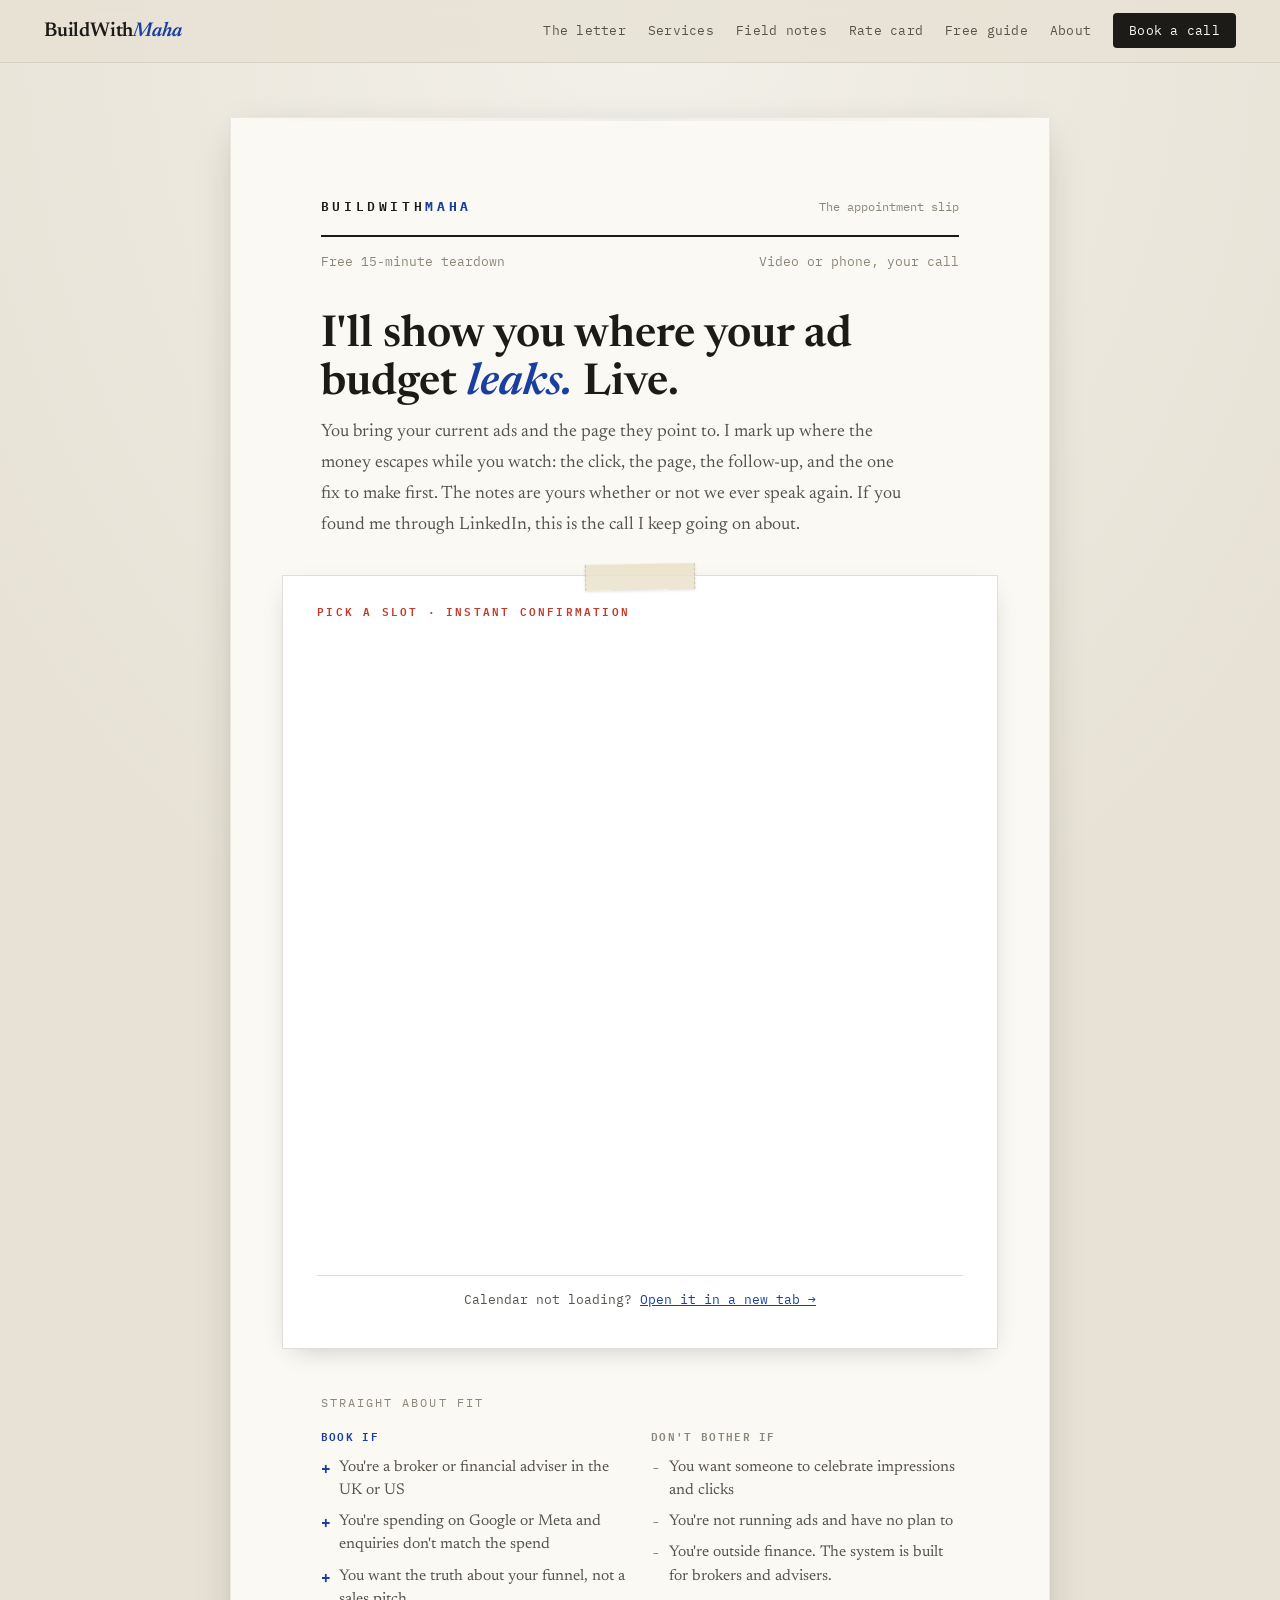
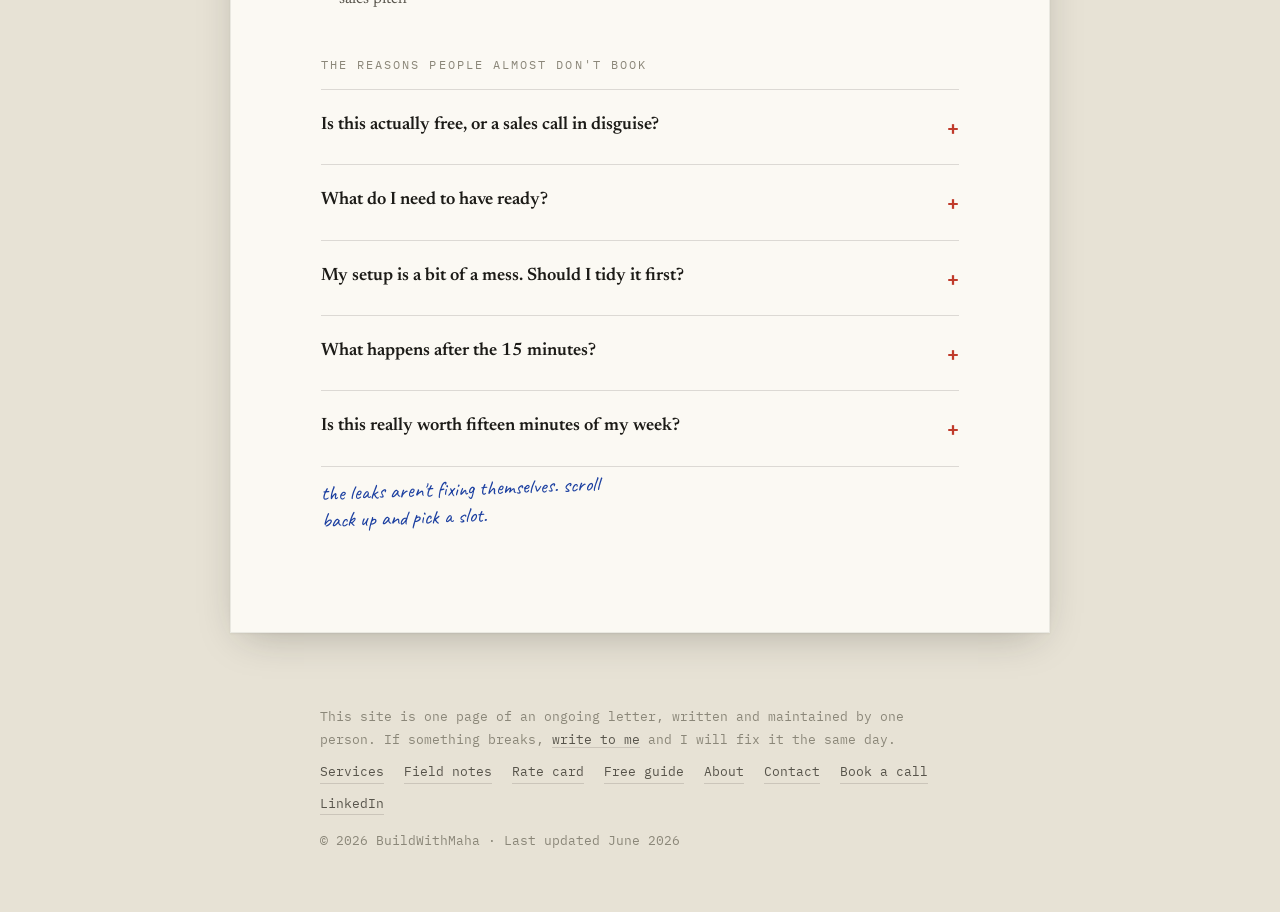
==== commit 78bd61e0: "Add files via upload" ====
--- a/book/index.html
+++ b/book/index.html
@@ -1,9 +1,9 @@
 <!DOCTYPE html>
 <html lang="en"><head>
 <meta charset="UTF-8"><meta name="viewport" content="width=device-width, initial-scale=1">
-<title>Book the free 15-minute teardown | BuildWithMaha</title><meta name="description" content="Book a free 15-minute teardown of your mortgage ad funnel. The leaks named live, no pitch deck, and you keep the notes.">
+<title>Book the free 15-minute teardown | BuildWithMaha</title><meta name="description" content="Book a free 15-minute teardown of your ad funnel. The leaks named live, no pitch deck, and you keep the notes.">
 <meta property="og:title" content="Book your free 15-minute funnel teardown | BuildWithMaha">
-<meta property="og:description" content="The leaks in your ad funnel, named live on a 15-minute call. For mortgage brokers and advisers. No pitch, no pressure.">
+<meta property="og:description" content="The leaks in your ad funnel, named live on a 15-minute call. For brokers and financial advisers. No pitch, no pressure.">
 <meta property="og:url" content="https://buildwithmaha.com/book">
 <link rel="stylesheet" href="/styles.css"><style>
 .who{display:grid;grid-template-columns:1fr 1fr;gap:22px;margin:12px 0 6px}
@@ -43,8 +43,8 @@
 </figure>
 <div class="kicker">Straight about fit</div>
 <div class="who reveal">
-  <div class="yes"><h5>Book if</h5><ul><li>You're a mortgage broker or adviser in the UK or US</li><li>You're spending on Google or Meta and enquiries don't match the spend</li><li>You want the truth about your funnel, not a sales pitch</li></ul></div>
-  <div class="no"><h5>Don't bother if</h5><ul><li>You want someone to celebrate impressions and clicks</li><li>You're not running ads and have no plan to</li><li>You're outside finance. The system is built for brokers.</li></ul></div>
+  <div class="yes"><h5>Book if</h5><ul><li>You're a broker or financial adviser in the UK or US</li><li>You're spending on Google or Meta and enquiries don't match the spend</li><li>You want the truth about your funnel, not a sales pitch</li></ul></div>
+  <div class="no"><h5>Don't bother if</h5><ul><li>You want someone to celebrate impressions and clicks</li><li>You're not running ads and have no plan to</li><li>You're outside finance. The system is built for brokers and advisers.</li></ul></div>
 </div>
 <div class="kicker">The reasons people almost don't book</div>
 <div class="qa">
